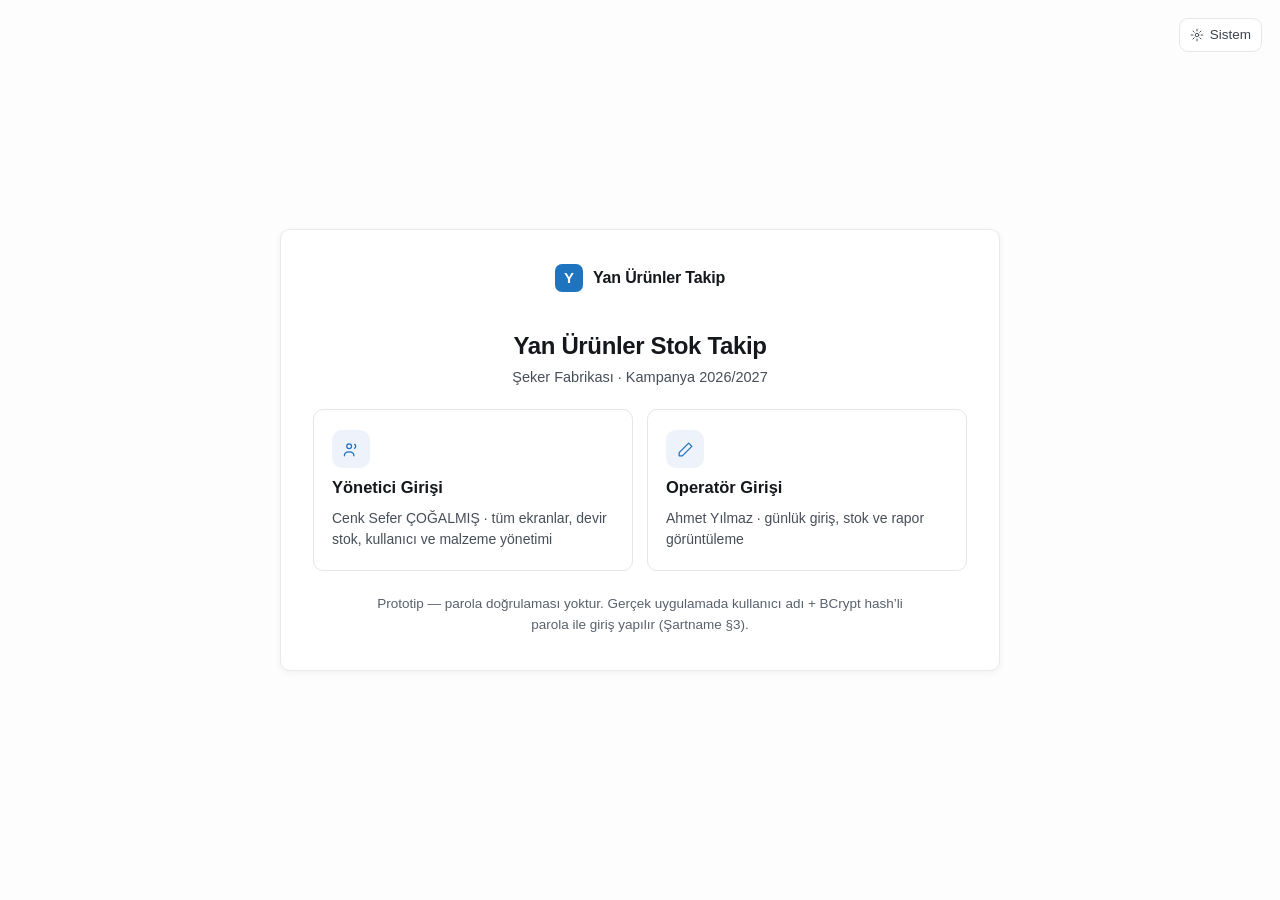
==== yan-urunler-stok-takip/index.html @ 6aebdb99 "Tema dugmesi: acikta gunes, koyuda hilal ikonu index.html ikon setine #ic-moon (hilal) eklendi; dugm" ====
<!DOCTYPE html>
<html lang="tr">
<head>
<meta charset="utf-8">
<meta name="viewport" content="width=device-width, initial-scale=1">
<meta name="color-scheme" content="light dark">
<title>Yan Ürünler Stok Takip</title>
<link rel="icon" type="image/png" href="ICON.png">
<link rel="apple-touch-icon" href="ICON.png">
<script>
/* Tema, CSS'ten önce uygulanır ki açılışta yanıp sönme olmasın. */
(function(){try{var t=localStorage.getItem('yu.tema');if(t==='acik'||t==='koyu'){document.documentElement.setAttribute('data-tema',t);}}catch(e){}})();
</script>
<link rel="stylesheet" href="css/tema.css">
</head>
<body>

<!--
  İkon seti — design-reference/accounting-dashboard/Muhasebe Dashboard.dc.html
  dosyasından BİREBİR alınmıştır. 20 ikon. Yenisi eklenmez (CLAUDE.md KURAL 1).
  İstisna: ic-building, kullanıcı onayıyla (2026-08-21) aynı çizgi dilinde
  özgün bir silo çizimiyle değiştirildi; referanstaki bina çizimi kullanılmıyor.
  Ek: ana sayfa özet kartları için, kullanıcı onayıyla (2026-08-21) aynı çizgi
  dilinde 12 özgün kart ikonu eklendi (ic-silos … ic-calendar-dots).
  Ek 2: menü için, kullanıcı onayıyla (2026-08-21) 4 özgün ikon eklendi
  (ic-list-plus, ic-cube, ic-log-clock, ic-checklist); üst şerit uyarı
  düğmesi için ic-alert eklendi.
-->
<svg width="0" height="0" style="position:absolute" aria-hidden="true"><defs><g id="s" fill="none" stroke="currentColor" stroke-width="1.6" stroke-linecap="round" stroke-linejoin="round"></g><symbol id="ic-home" viewBox="0 0 24 24" fill="none" stroke="currentColor" stroke-width="1.6" stroke-linecap="round" stroke-linejoin="round"><path d="M4 10.5 12 4l8 6.5V20H4z"></path></symbol><symbol id="ic-doc" viewBox="0 0 24 24" fill="none" stroke="currentColor" stroke-width="1.6" stroke-linecap="round" stroke-linejoin="round"><path d="M6 3h8l4 4v14H6z"></path><path d="M9 12h6M9 16h5"></path></symbol><symbol id="ic-wallet" viewBox="0 0 24 24" fill="none" stroke="currentColor" stroke-width="1.6" stroke-linecap="round" stroke-linejoin="round"><path d="M3 7h18v12H3z"></path><path d="M15 13h4"></path></symbol><symbol id="ic-users" viewBox="0 0 24 24" fill="none" stroke="currentColor" stroke-width="1.6" stroke-linecap="round" stroke-linejoin="round"><circle cx="9" cy="8" r="3"></circle><path d="M3 20c0-3.3 2.7-5 6-5s6 1.7 6 5"></path><path d="M16 5.5a3 3 0 0 1 0 5"></path></symbol><symbol id="ic-chart" viewBox="0 0 24 24" fill="none" stroke="currentColor" stroke-width="1.6" stroke-linecap="round" stroke-linejoin="round"><path d="M4 20V11M10 20V4M16 20v-7M2 20h20"></path></symbol><symbol id="ic-percent" viewBox="0 0 24 24" fill="none" stroke="currentColor" stroke-width="1.6" stroke-linecap="round" stroke-linejoin="round"><circle cx="7" cy="7" r="2.2"></circle><circle cx="17" cy="17" r="2.2"></circle><path d="M5 19 19 5"></path></symbol><symbol id="ic-trash" viewBox="0 0 24 24" fill="none" stroke="currentColor" stroke-width="1.6" stroke-linecap="round" stroke-linejoin="round"><path d="M4 7h16M9 7V4h6v3M6 7l1 14h10l1-14M10 11v6M14 11v6"></path></symbol><symbol id="ic-search" viewBox="0 0 24 24" fill="none" stroke="currentColor" stroke-width="1.6" stroke-linecap="round" stroke-linejoin="round"><circle cx="11" cy="11" r="6.5"></circle><path d="M16 16l5 5"></path></symbol><symbol id="ic-bell" viewBox="0 0 24 24" fill="none" stroke="currentColor" stroke-width="1.6" stroke-linecap="round" stroke-linejoin="round"><path d="M6 16V10a6 6 0 0 1 12 0v6l2 3H4z"></path><path d="M10 22h4"></path></symbol><symbol id="ic-plus" viewBox="0 0 24 24" fill="none" stroke="currentColor" stroke-width="1.6" stroke-linecap="round" stroke-linejoin="round"><path d="M12 5v14M5 12h14"></path></symbol><symbol id="ic-download" viewBox="0 0 24 24" fill="none" stroke="currentColor" stroke-width="1.6" stroke-linecap="round" stroke-linejoin="round"><path d="M12 4v11M7 11l5 5 5-5M4 20h16"></path></symbol><symbol id="ic-filter" viewBox="0 0 24 24" fill="none" stroke="currentColor" stroke-width="1.6" stroke-linecap="round" stroke-linejoin="round"><path d="M3 6h18M6 12h12M10 18h4"></path></symbol><symbol id="ic-pencil" viewBox="0 0 24 24" fill="none" stroke="currentColor" stroke-width="1.6" stroke-linecap="round" stroke-linejoin="round"><path d="M4 20h4L20 8l-4-4L4 16z"></path></symbol><symbol id="ic-up" viewBox="0 0 24 24" fill="none" stroke="currentColor" stroke-width="1.8" stroke-linecap="round" stroke-linejoin="round"><path d="M12 19V6M6 12l6-6 6 6"></path></symbol><symbol id="ic-down" viewBox="0 0 24 24" fill="none" stroke="currentColor" stroke-width="1.8" stroke-linecap="round" stroke-linejoin="round"><path d="M12 5v13M6 12l6 6 6-6"></path></symbol><symbol id="ic-gear" viewBox="0 0 24 24" fill="none" stroke="currentColor" stroke-width="1.6" stroke-linecap="round" stroke-linejoin="round"><circle cx="12" cy="12" r="3"></circle><path d="M12 2v3M12 19v3M2 12h3M19 12h3M5.2 5.2l2.1 2.1M16.7 16.7l2.1 2.1M18.8 5.2l-2.1 2.1M7.3 16.7l-2.1 2.1"></path></symbol><symbol id="ic-calendar" viewBox="0 0 24 24" fill="none" stroke="currentColor" stroke-width="1.6" stroke-linecap="round" stroke-linejoin="round"><rect x="3" y="5" width="18" height="16" rx="1.5"></rect><path d="M3 10h18M8 3v4M16 3v4"></path></symbol><symbol id="ic-building" viewBox="0 0 24 24" fill="none" stroke="currentColor" stroke-width="1.6" stroke-linecap="round" stroke-linejoin="round"><path d="M10 4.5V3h4v1.5M10 4.5 4 9h16l-6-4.5M5.5 9v12.5M18.5 9v12.5M5.5 13l6 6.5M18.5 13l-6 6.5M12 13v8.5"></path></symbol><symbol id="ic-dots" viewBox="0 0 24 24" fill="currentColor" stroke="none"><circle cx="12" cy="5" r="1.6"></circle><circle cx="12" cy="12" r="1.6"></circle><circle cx="12" cy="19" r="1.6"></circle></symbol><symbol id="ic-chevron" viewBox="0 0 24 24" fill="none" stroke="currentColor" stroke-width="1.7" stroke-linecap="round" stroke-linejoin="round"><path d="M9 6l6 6-6 6"></path></symbol><symbol id="ic-silos" viewBox="0 0 24 24" fill="none" stroke="currentColor" stroke-width="1.6" stroke-linecap="round" stroke-linejoin="round"><path d="M3.5 20V9a2.5 2.5 0 0 1 5 0v11M9.5 20V9a2.5 2.5 0 0 1 5 0v11M15.5 20V9a2.5 2.5 0 0 1 5 0v11M2.5 20h19"></path></symbol><symbol id="ic-sack" viewBox="0 0 24 24" fill="none" stroke="currentColor" stroke-width="1.6" stroke-linecap="round" stroke-linejoin="round"><path d="M9.5 6.5 9 4h6l-.5 2.5M8.5 6.5h7M9.5 6.5c-2.5 2.5-4 5.5-4 8.5 0 3.5 2.7 5.5 6.5 5.5s6.5-2 6.5-5.5c0-3-1.5-6-4-8.5"></path></symbol><symbol id="ic-beet" viewBox="0 0 24 24" fill="none" stroke="currentColor" stroke-width="1.6" stroke-linecap="round" stroke-linejoin="round"><path d="M12 22v-1.5M12 20.5c-3.2 0-5.5-2.1-5.5-5s2.3-5 5.5-5 5.5 2.1 5.5 5-2.3 5-5.5 5zM12 10.5V7.5M12 7.5c0-2-1.2-3-3-3.5M12 7.5c0-2 1.2-3 3-3.5"></path></symbol><symbol id="ic-swap" viewBox="0 0 24 24" fill="none" stroke="currentColor" stroke-width="1.6" stroke-linecap="round" stroke-linejoin="round"><path d="M4 9h13M14 5.5 17.5 9 14 12.5M20 15H7M10 11.5 6.5 15l3.5 3.5"></path></symbol><symbol id="ic-sack-flow" viewBox="0 0 24 24" fill="none" stroke="currentColor" stroke-width="1.6" stroke-linecap="round" stroke-linejoin="round"><path d="M6.5 8.5 6 6h5.5l-.5 2.5M5.5 8.5h6.5M6.5 8.5c-1.7 1.8-2.3 3.9-2.3 5.9 0 2.6 1.8 4.1 4.55 4.1s4.55-1.5 4.55-4.1c0-2-.6-4.1-2.3-5.9M19 6.5v11M16.5 9 19 6.5 21.5 9M16.5 15 19 17.5 21.5 15"></path></symbol><symbol id="ic-beet-flow" viewBox="0 0 24 24" fill="none" stroke="currentColor" stroke-width="1.6" stroke-linecap="round" stroke-linejoin="round"><path d="M9 21.5v-1.7M9 19.8c-2.6 0-4.5-1.7-4.5-4.1s1.9-4.1 4.5-4.1 4.5 1.7 4.5 4.1-1.9 4.1-4.5 4.1zM9 11.6V9M9 9c0-1.7-1-2.5-2.5-2.9M9 9c0-1.7 1-2.5 2.5-2.9M19 6.5v11M16.5 9 19 6.5 21.5 9M16.5 15 19 17.5 21.5 15"></path></symbol><symbol id="ic-bag" viewBox="0 0 24 24" fill="none" stroke="currentColor" stroke-width="1.6" stroke-linecap="round" stroke-linejoin="round"><path d="M5.5 8.5h13l-1 12h-11zM9 8.5V7a3 3 0 0 1 6 0v1.5"></path></symbol><symbol id="ic-bars-up" viewBox="0 0 24 24" fill="none" stroke="currentColor" stroke-width="1.6" stroke-linecap="round" stroke-linejoin="round"><path d="M4.5 19.5v-4M9.5 19.5v-7M14.5 19.5v-10M19.5 19.5V6.5M17.2 8.8 19.5 6.5 21.8 8.8M3 19.5h18.5"></path></symbol><symbol id="ic-basket" viewBox="0 0 24 24" fill="none" stroke="currentColor" stroke-width="1.6" stroke-linecap="round" stroke-linejoin="round"><path d="M3.5 5H6l2.3 10.5h9.9L20.5 9H7.2M10.8 19a1.5 1.5 0 1 0-3 0 1.5 1.5 0 0 0 3 0M18.3 19a1.5 1.5 0 1 0-3 0 1.5 1.5 0 0 0 3 0"></path></symbol><symbol id="ic-shelf" viewBox="0 0 24 24" fill="none" stroke="currentColor" stroke-width="1.6" stroke-linecap="round" stroke-linejoin="round"><path d="M4.5 4v16M19.5 4v16M4.5 20h15M4.5 12h15M7 12V8h4.5v4M7 20v-4h4v4M13.5 20v-4h4v4"></path></symbol><symbol id="ic-percent-ring" viewBox="0 0 24 24" fill="none" stroke="currentColor" stroke-width="1.6" stroke-linecap="round" stroke-linejoin="round"><path d="M21 12a9 9 0 1 1-18 0 9 9 0 0 1 18 0M8.5 15.5l7-7M10.3 9.4a.9.9 0 1 1-1.8 0 .9.9 0 0 1 1.8 0M15.5 14.6a.9.9 0 1 1-1.8 0 .9.9 0 0 1 1.8 0"></path></symbol><symbol id="ic-calendar-dots" viewBox="0 0 24 24" fill="none" stroke="currentColor" stroke-width="1.6" stroke-linecap="round" stroke-linejoin="round"><path d="M4 6h16v14H4zM4 10h16M8.5 4v3.5M15.5 4v3.5M8 13.5h.01M12 13.5h.01M16 13.5h.01M8 17h.01M12 17h.01"></path></symbol><symbol id="ic-list-plus" viewBox="0 0 24 24" fill="none" stroke="currentColor" stroke-width="1.6" stroke-linecap="round" stroke-linejoin="round"><path d="M4 6h10M4 11h10M4 16h6M16.5 13v6M13.5 16h6"></path></symbol><symbol id="ic-cube" viewBox="0 0 24 24" fill="none" stroke="currentColor" stroke-width="1.6" stroke-linecap="round" stroke-linejoin="round"><path d="M12 3 4.5 7v10L12 21l7.5-4V7zM4.5 7 12 11l7.5-4M12 11v10"></path></symbol><symbol id="ic-log-clock" viewBox="0 0 24 24" fill="none" stroke="currentColor" stroke-width="1.6" stroke-linecap="round" stroke-linejoin="round"><path d="M4 6h11M4 10.5h7M4 15h7M21 16.8a4.2 4.2 0 1 0-8.4 0 4.2 4.2 0 0 0 8.4 0M16.8 14.8v2.4l1.7 1"></path></symbol><symbol id="ic-checklist" viewBox="0 0 24 24" fill="none" stroke="currentColor" stroke-width="1.6" stroke-linecap="round" stroke-linejoin="round"><path d="M4 5 5.5 6.5 8 4M4 12l1.5 1.5L8 11M4 19l1.5 1.5L8 18M11 5.5h9M11 12.5h9M11 19.5h9"></path></symbol><symbol id="ic-alert" viewBox="0 0 24 24" fill="none" stroke="currentColor" stroke-width="1.6" stroke-linecap="round" stroke-linejoin="round"><path d="M12 4.5 2.8 20h18.4zM12 10.5v4M12 17.2h.01"></path></symbol><symbol id="ic-moon" viewBox="0 0 24 24" fill="none" stroke="currentColor" stroke-width="1.6" stroke-linecap="round" stroke-linejoin="round"><path d="M20 14.5A8 8 0 0 1 9.5 4a8 8 0 1 0 10.5 10.5z"></path></symbol></defs></svg>

<div id="yu-kok"></div>
<div class="yu-bildirimler" id="yu-bildirimler"></div>

<!-- Klasik script — type="module" file:// üzerinde CORS'a takılır (SOZLESME.md §0) -->
<script src="js/01-cekirdek.js"></script>
<script src="js/02-hesap.js"></script>
<script src="js/03-dogrulama.js"></script>
<script src="js/04-servis.js"></script>
<script src="js/05-tohum.js"></script>
<script src="js/10-kabuk.js"></script>
<script src="js/20-anasayfa.js"></script>
<script src="js/21-kuru-kuspe-giris.js"></script>
<script src="js/21b-kuru-kuspe-giris-v2.js"></script> <!-- karşılaştırma kopyası: eski düzen (kuru-kuspe-eski) -->
<script src="js/22-malzeme-girisi.js"></script>
<script src="js/23-stok-durumu.js"></script>
<script src="js/24-silo-durumu.js"></script>
<script src="js/25-gunluk-rapor.js"></script>
<script src="js/26-gecmis-girisler.js"></script>
<script src="js/27-devir-stok.js"></script>
<script src="js/28-malzeme-yonetimi.js"></script>
<script src="js/29-kullanici-yonetimi.js"></script>
<script src="js/30-degisiklik-gecmisi.js"></script>
<script src="js/31-analizler.js"></script>
<script src="js/32-analiz-dil.js"></script>      <!-- Türkçe dil araçları (YU.dil) -->
<script src="js/33-analiz-veri.js"></script>     <!-- analiz veri katmanı (YU.analiz) -->
<script src="js/34-analiz-soru.js"></script>     <!-- soru çözümleme + cevap (YU.soru) -->
<script src="js/40-kabul-testleri.js"></script>
<script src="js/41-soru-testleri.js"></script>
<script src="js/99-baslat.js"></script>
</body>
</html>
---- yan-urunler-stok-takip/css/tema.css ----
/* ==========================================================================
   Yan Ürünler Stok Takip — tasarım sistemi
   Kaynak: SOZLESME.md §9 (değişkenler, ölçüler, sınıf adları)
           design-reference/accounting-dashboard — artboard 2a (açık), 1b (koyu)
   Sayfa dosyaları inline stil yazmaz; tüm görsel karar buradadır.
   ========================================================================== */


/* ==========================================================================
   DEĞİŞKENLER
   Açık tema :root üzerinde TAM tanımlanır. Koyu tema yalnızca aynı adları
   yeniden değerler — hiçbir renk sadece media/attribute bloğunda doğmaz.
   ========================================================================== */

:root {
  --zemin:          #fdfdfe;
  --yan-zemin:      #fbfbfc;
  --ust-zemin:      #ffffff;
  --yuzey:          #ffffff;
  --yuzey-2:        #fafbfc;
  --yuzey-3:        #f4f5f7;
  --yuzey-4:        #f1f3f6;

  --kenar:          #e8eaee;
  --kenar-2:        #e3e6eb;
  --kenar-3:        #dfe3ea;
  --ayrac:          #eef0f3;
  --ayrac-2:        #f3f4f7;

  /* İkincil tonlar bilinçli koyu: soluk gri altbaşlıklar ekranda kayboluyordu
     (kullanıcı isteği, 21.08.2026). Hiyerarşi korunur, kontrast sertleştirilir. */
  --metin:          #14171c;
  --metin-2:        #333944;
  --metin-3:        #3d434e;
  --metin-4:        #474e59;
  --metin-5:        #59616d;

  --vurgu:          oklch(0.55 0.14 250);
  --vurgu-koyu:     oklch(0.48 0.14 250);
  --vurgu-zemin:    #eef2fb;
  --vurgu-uzeri:    #ffffff;

  --olumlu:         #0f7b4f;
  --olumlu-zemin:   #e7f4ed;
  --olumsuz:        #d94a4a;
  --olumsuz-zemin:  #fdecec;
  --bekleyen:       #8a5a00;
  --bekleyen-zemin: #fdf3e0;
  --notr-zemin:     #eef0f3;

  --golge:          0 1px 3px rgba(20,24,32,.06);
  --golge-2:        0 2px 8px rgba(20,24,32,.05);

  --r-s: 6px;
  --r:   8px;
  --r-l: 10px;

  --font: 'Helvetica Neue', Helvetica, Arial, sans-serif;
  --mono: ui-monospace, SFMono-Regular, Menlo, monospace;
  /* Rakamlar: gövde yazısıyla aynı aileden, yarı kalın ve tabular.
     --mono yalnızca kod/kural kodu gibi teknik metinlerde kalır. */
  --sayi: 'Inter', 'Segoe UI', -apple-system, 'Helvetica Neue', Helvetica, Arial, sans-serif;

  /* Perde ve grafik tonları — §9 listesinde ad geçmez ama değerleri
     tasarım referansından okunmuştur; inline SVG grafikler bunları kullanır. */
  --perde:          rgba(16,20,26,.42);
  --grafik-1:       oklch(0.55 0.14 250);
  --grafik-2:       oklch(0.65 0.11 250);
  --grafik-3:       oklch(0.76 0.07 250);
  --grafik-4:       #d9dee7;

  /* Kategorik grafik renkleri (halka/pasta dilimleri). Tek mavi tonlaması
     dilimleri ayırt edilemez kılıyordu; bu altı ton renk körlüğü ve kontrast
     denetiminden geçirildi (dataviz validate_palette — tüm kontroller geçti). */
  --kat-1: #1266A6;
  --kat-2: #C07C00;
  --kat-3: #0A8763;
  --kat-4: #A94E00;
  --kat-5: #4E93C4;
  --kat-6: #A85D8B;
  --grafik-ikincil: #c9d3e4;
  --grafik-alan:    #eef2fb;
  --grafik-izgara:  #f0f2f5;

  /* Silo pictogramı (YU.ui.siloSekli). Koyu temada gövde BEYAZ olur
     (kullanıcı isteği, 21.08.2026); dolum rengi temanın vurgu/eşik
     renklerinden gelmeye devam eder. Yazı gövdenin üstünde durduğu için
     rengi sayfa temasına değil gövdeye bağlıdır — iki temada da koyu. */
  --silo-govde:     var(--yuzey-3);
  --silo-kapak:     var(--yuzey-2);
  --silo-cizgi:     var(--kenar-3);
  --silo-yazi:      var(--metin);

  /* Yapışkan tablo başlığının zemini OPAK olmalı: yuzey-2 koyu temada yarı
     saydamdır ve kayan satırlar başlığın altından görünür. */
  --tablo-bas-zemin: #d2dfee;   /* mavi panel üstünde bir ton koyu şerit (23.08.2026) */
  /* Gri zemin + beyaz panel düzeni (.yu-zemin-gri) */
  --gri-zemin:      #e8ebf0;   /* #eef0f4 -> bir tık koyu (kullanıcı isteği, 23.08.2026) */
  --gri-panel:      #ffffff;
  --gri-kenar:      #d2d8e1;
  --gri-tablo-bas:  #f3f5f8;

  /* Tarayıcıya sayfanın temayı kendisinin yönettiğini bildirir: tarayıcının
     otomatik koyulaştırması devreye girmez, kaydırma çubuğu ve yerleşik tarih
     seçici de temaya uyar. */
  color-scheme: light;
}

/* Sistem tercihi koyu — kullanıcı açıkça "açık" demediyse geçerli. */
@media (prefers-color-scheme: dark) {
  html:not([data-tema="acik"]) {
    color-scheme: dark;
    --zemin:          #0e1627;
    --yan-zemin:      #0a1120;
    --ust-zemin:      #101a2e;
    --yuzey:          #16223a;
    --yuzey-2:        rgba(255,255,255,.04);
    --yuzey-3:        rgba(255,255,255,.06);
    --yuzey-4:        rgba(255,255,255,.08);

    --kenar:          rgba(148,170,210,.14);
    --kenar-2:        rgba(148,170,210,.18);
    --kenar-3:        rgba(148,170,210,.24);
    --ayrac:          rgba(148,170,210,.10);
    --ayrac-2:        rgba(148,170,210,.08);

    --metin:          #ecf0f3;
    --metin-2:        #ced4dd;
    --metin-3:        #c0c7d0;
    --metin-4:        #adb6c0;
    --metin-5:        #99a3ae;

    --vurgu:          oklch(0.66 0.13 250);
    --vurgu-koyu:     oklch(0.74 0.12 250);
    --vurgu-zemin:    rgba(90,140,230,.16);
    --vurgu-uzeri:    #0a1120;

    --olumlu:         #6ee7a0;
    --olumlu-zemin:   rgba(110,231,160,.12);
    --olumsuz:        #f87171;
    --olumsuz-zemin:  rgba(248,113,113,.12);
    --bekleyen:       #e9b872;
    --bekleyen-zemin: rgba(233,184,114,.12);
    --notr-zemin:     rgba(255,255,255,.07);

    /* Koyu temada derinlik gölgeyle değil katman tonuyla kurulur. */
    --golge:          none;
    --golge-2:        none;

    --perde:          rgba(0,0,0,.62);
    --grafik-1:       oklch(0.66 0.13 250);
    --grafik-2:       oklch(0.75 0.10 250);
    --grafik-3:       oklch(0.84 0.07 250);
    --grafik-4:       #2a3650;
    --kat-1: #3E8FD4;
    --kat-2: #BC8620;
    --kat-3: #22A87E;
    --kat-4: #D2703A;
    --kat-5: #4C93CE;
    --kat-6: #C077A3;
    --grafik-ikincil: #3b4a66;
    --grafik-alan:    rgba(90,140,230,.12);
    --grafik-izgara:  rgba(255,255,255,.07);

    --silo-govde:     #ffffff;
    --silo-kapak:     #eef1f5;
    --silo-cizgi:     #c7cdd6;
    --silo-yazi:      #171a1f;

    --tablo-bas-zemin: #1d2a44;   /* mavi panel üstünde bir ton koyu şerit (23.08.2026) */
    --gri-zemin:      #0e1627;
    --gri-panel:      #16223a;
    --gri-kenar:      rgba(148,170,210,.20);
    --gri-tablo-bas:  #1d2a44;
  }
}

/* Kullanıcı seçimi her iki yönde de kazanır. */
html[data-tema="acik"] { color-scheme: light; }

html[data-tema="koyu"] {
  color-scheme: dark;
  --zemin:          #0e1627;
  --yan-zemin:      #0a1120;
  --ust-zemin:      #101a2e;
  --yuzey:          #16223a;
  --yuzey-2:        rgba(255,255,255,.04);
  --yuzey-3:        rgba(255,255,255,.06);
  --yuzey-4:        rgba(255,255,255,.08);

  --kenar:          rgba(148,170,210,.14);
  --kenar-2:        rgba(148,170,210,.18);
  --kenar-3:        rgba(148,170,210,.24);
  --ayrac:          rgba(148,170,210,.10);
  --ayrac-2:        rgba(148,170,210,.08);

  --metin:          #ecf0f3;
  --metin-2:        #ced4dd;
  --metin-3:        #c0c7d0;
  --metin-4:        #adb6c0;
  --metin-5:        #99a3ae;

  --vurgu:          oklch(0.66 0.13 250);
  --vurgu-koyu:     oklch(0.74 0.12 250);
  --vurgu-zemin:    rgba(90,140,230,.16);
  --vurgu-uzeri:    #0a1120;

  --olumlu:         #6ee7a0;
  --olumlu-zemin:   rgba(110,231,160,.12);
  --olumsuz:        #f87171;
  --olumsuz-zemin:  rgba(248,113,113,.12);
  --bekleyen:       #e9b872;
  --bekleyen-zemin: rgba(233,184,114,.12);
  --notr-zemin:     rgba(255,255,255,.07);

  --golge:          none;
  --golge-2:        none;

  --perde:          rgba(0,0,0,.62);
  --grafik-1:       oklch(0.66 0.13 250);
  --grafik-2:       oklch(0.72 0.12 250);
  --grafik-3:       oklch(0.82 0.08 250);
  --grafik-4:       #2a3650;
  --kat-1: #3E8FD4;
  --kat-2: #BC8620;
  --kat-3: #22A87E;
  --kat-4: #D2703A;
  --kat-5: #4C93CE;
  --kat-6: #C077A3;
  --grafik-ikincil: #3b4a66;
  --grafik-alan:    rgba(90,140,230,.12);
  --grafik-izgara:  rgba(255,255,255,.07);

  --silo-govde:     #ffffff;
  --silo-kapak:     #eef1f5;
  --silo-cizgi:     #c7cdd6;
  --silo-yazi:      #171a1f;

  --tablo-bas-zemin: #1d2a44;   /* mavi panel üstünde bir ton koyu şerit (23.08.2026) */
  --gri-zemin:      #0e1627;
  --gri-panel:      #16223a;
  --gri-kenar:      rgba(148,170,210,.20);
  --gri-tablo-bas:  #1d2a44;
}


/* ==========================================================================
   KABUK — reset, gövde, genel ızgara
   ========================================================================== */

*, *::before, *::after { box-sizing: border-box; }

html { -webkit-text-size-adjust: 100%; }

body, h1, h2, h3, h4, p, figure, ul, ol, dl, dd {
  margin: 0;
}

ul, ol { padding: 0; list-style: none; }

body {
  background: var(--zemin);
  color: var(--metin);
  font: 400 15px/1.45 var(--font);
  -webkit-font-smoothing: antialiased;
  min-height: 100vh;
}

button, input, select, textarea {
  font: inherit;
  color: inherit;
  background: none;
  border: 0;
  margin: 0;
}

button { cursor: pointer; }

/* Onay kutusu / radyo kendi yerel görünümünde kalır, yalnızca vurgusu temadan gelir. */
input[type="checkbox"], input[type="radio"] { accent-color: var(--vurgu); cursor: pointer; }

a { color: var(--vurgu); text-decoration: none; }
a:hover { text-decoration: underline; }

code, kbd, samp { font-family: var(--mono); font-size: .92em; }

svg { flex: none; vertical-align: middle; max-width: 100%; }

/* Odak halkası her etkileşimli öğede görünür. */
:focus-visible {
  outline: 2px solid var(--vurgu);
  outline-offset: 2px;
}

/* Uygulama iskeleti — ızgara 236px + 1fr (artboard 2a). */
.yu-kabuk {
  display: grid;
  /* Kenar çubuğu genişliği tek yerde: ızgara sütunu da, kenardaki daralt
     düğmesinin konumu da bu değerden okunur. */
  --yan-genislik: 236px;
  grid-template-columns: var(--yan-genislik) 1fr;
  min-height: 100vh;
}


/* ==========================================================================
   KENAR ÇUBUĞU
   ========================================================================== */

.yu-yan {
  /* Logo tam kenara oturabilsin diye dolgu değişkende tutulur; marka bloğu
     aynı değişkeni negatif kenar boşluğu olarak kullanır. Kırılımlarda yalnız
     bu iki değer değişir, hizalama kendiliğinden doğru kalır. */
  --yan-dolgu-y: 22px;
  --yan-dolgu-x: 16px;
  background: var(--yan-zemin);
  border-right: 1px solid var(--kenar);
  padding: var(--yan-dolgu-y) var(--yan-dolgu-x);
  display: flex;
  flex-direction: column;
  gap: 12px;   /* marka / kampanya / menü arası — sıkılaştırıldı (kullanıcı isteği, 21.08.2026) */
  position: sticky;
  top: 0;
  align-self: start;
  height: 100vh;
  overflow-y: auto;
}

.yu-marka {
  display: flex;
  align-items: center;
  gap: 10px;
  padding: 0 8px;
  flex: none;
}

.yu-marka-kare {
  width: 28px;
  height: 28px;
  border-radius: 7px;
  background: var(--vurgu);
  color: var(--vurgu-uzeri);
  display: flex;
  align-items: center;
  justify-content: center;
  font: 600 15px/1 var(--font);
  flex: none;
}

.yu-marka-ad {
  font: 600 16px/1.1 var(--font);
  letter-spacing: -.01em;
  color: var(--metin);
  white-space: nowrap;
}

/* Kenar çubuğu logo varyantı: dikey kurum logosu üstte, ad altında.
   Görselin kendi zemini siyah olduğu için plaka gibi oturuyor; kenarlık
   ve yarıçap onu kart diline bağlar. */
.yu-marka.logolu {
  flex-direction: column;
  align-items: stretch;
  gap: 0;
  /* Kenar çubuğunun 22px 16px dolgusunu iptal eder: logo panelin tam
     genişliğine oturur, kenarlarda boşluk kalmaz. Genişlik yüzdeyle
     verildiği için kenar çubuğu daraldığında logo da kendiliğinden daralır. */
  margin: calc(-1 * var(--yan-dolgu-y)) calc(-1 * var(--yan-dolgu-x)) 0;
  padding: 0;
}

.yu-marka-logo {
  width: 100%;
  height: auto;
  display: block;
  border: 0;
  /* Alt kenar çizgisi kaldırıldı — logonun altında beyaz/açık bir şerit
     gibi görünüyordu (kullanıcı isteği, 21.08.2026). */
  border-radius: 0;
  /* Görsel şeffaf PNG (piksellerin %70'i tam şeffaf, dört köşede alfa 0).
     Zemin verilmez; logo kenar çubuğunun kendi zeminine oturur ve temayla
     birlikte açık/koyu arka planda doğru görünür. */
  background: transparent;
  flex: none;
  user-select: none;
}

/* Logonun iki sürümü var: "DOĞUŞ AFYON" yazısı açık temada koyu, koyu temada
   beyaz. Görünürlük üç tema durumunun hepsinde ayrı ayrı karşılanır. */
.yu-marka-logo.koyu { display: none; }

@media (prefers-color-scheme: dark) {
  html:not([data-tema="acik"]) .yu-marka-logo.acik { display: none; }
  html:not([data-tema="acik"]) .yu-marka-logo.koyu { display: block; }
}

html[data-tema="acik"] .yu-marka-logo.acik { display: block; }
html[data-tema="acik"] .yu-marka-logo.koyu { display: none; }

html[data-tema="koyu"] .yu-marka-logo.acik { display: none; }
html[data-tema="koyu"] .yu-marka-logo.koyu { display: block; }

.yu-marka.logolu .yu-marka-ad {
  padding: 7px var(--yan-dolgu-x) 0;
}

/* Kuru küspe giriş — silo dağıtım kartları.
   Silo başına dikey blok: gün başı, giren/çıkan alanları, gün sonu ve doluluk
   tek kartta durur. Yatay tabloda bunlar satır boyunca dağılıyordu. */
.yu-silo-kart {
  display: flex;
  flex-direction: column;
  gap: 11px;
  padding: 16px 18px;
  min-width: 0;
}

/* Üç silo aynı panelin içinde; kutu değil, aralarında tek çizgi. */
.yu-silo-kart + .yu-silo-kart { border-left: 1px solid var(--kenar); }

.yu-silo-kart-bas {
  display: flex;
  align-items: baseline;
  justify-content: space-between;
  gap: 8px;
}

.yu-silo-kart-ad {
  font: 600 15.5px/1.1 var(--font);
  letter-spacing: -.01em;
  /* Çizgi yalnız adın altında: flex öğesi olduğu için genişliği metin kadar. */
  padding-bottom: 6px;
  border-bottom: 1px solid var(--kenar-3);
}

.yu-silo-giris { display: flex; flex-direction: column; gap: 9px; }

.yu-silo-satir {
  display: flex;
  align-items: center;
  justify-content: space-between;
  gap: 10px;
  min-width: 0;
}

.yu-silo-alan { align-items: center; }

.yu-silo-etiket { font: 500 14px/1.3 var(--font); color: var(--metin-3); }

.yu-silo-deger {
  font: 600 14.5px/1 var(--sayi);
  letter-spacing: -.01em;
  font-variant-numeric: tabular-nums;
}

.yu-silo-sonu {
  font: 600 20px/1 var(--sayi);
  letter-spacing: -.02em;
  font-variant-numeric: tabular-nums;
}

/* Tarih kutusu içeriğine göre sınırlanıyor: geniş bir kolonda uzayınca metinle
   simge arasında kocaman bir boşluk kalıyordu. */
input[type="date"] { max-width: 148px; }

/* Tarih kutusundaki yerleşik takvim simgesi tarayıcı varsayılanında çok küçük
   kalıyor; büyütülüp tıklama alanı genişletiliyor. */
input[type="date"]::-webkit-calendar-picker-indicator {
  width: 18px;
  height: 18px;
  padding: 2px;
  margin-left: 2px;
  cursor: pointer;
  opacity: .55;
}

input[type="date"]::-webkit-calendar-picker-indicator:hover { opacity: 1; }

/* Koyu temada siyah simge zemine karışıyor. */
@media (prefers-color-scheme: dark) {
  html:not([data-tema="acik"]) input[type="date"]::-webkit-calendar-picker-indicator {
    filter: invert(1);
  }
}

html[data-tema="koyu"] input[type="date"]::-webkit-calendar-picker-indicator { filter: invert(1); }
html[data-tema="acik"] input[type="date"]::-webkit-calendar-picker-indicator { filter: none; }

/* Kampanya / şirket seçici kutusu */
.yu-secici {
  display: flex;
  align-items: center;
  gap: 8px;
  padding: 9px 10px;
  border: 1px solid var(--kenar-2);
  border-radius: var(--r);
  background: var(--yuzey);
  color: var(--metin-4);
  font: 400 14.5px/1 var(--font);
  cursor: pointer;
  flex: none;
  transition: border-color .12s, background-color .12s;
}
.yu-secici > div { color: var(--metin-2); flex: 1; min-width: 0; overflow: hidden; text-overflow: ellipsis; white-space: nowrap; }

/* Ok kendi ölçüsünde kalır: flex:1 verilirse kutuyu doldurur, 90° dönünce
   görsel kutusu satırın dışına taşar ve kutunun üstünde tek başına görünür. */
.yu-secici-ok {
  flex: none;
  display: flex;
  align-items: center;
  color: var(--metin-4);
  transform: rotate(90deg);
}
.yu-secici:hover { border-color: var(--kenar-3); }

.yu-menu {
  display: flex;
  flex-direction: column;
  gap: 0;
  min-height: 0;
  overflow-y: auto;
}

.yu-menu-grup {
  display: flex;
  flex-direction: column;
  gap: 0;
}

.yu-menu-grup-bas {
  /* Sertlik YAZIDA, çizgide değil (kullanıcı isteği, 21.08.2026): başlık
     kalın ve koyu; ray boyunca çizgi ince ve yumuşak tonda. */
  font: 700 12.5px/1 var(--font);
  letter-spacing: .06em;
  text-transform: uppercase;
  color: var(--metin);
  padding: 12px 10px 8px;
  border-bottom: 1px solid var(--kenar-3);
  margin-bottom: 2px;
}

.yu-menu-oge {
  display: flex;
  align-items: center;
  gap: 11px;
  width: 100%;
  padding: 9px 10px;
  /* Kullanıcı eskizi (21.08.2026): grup başlığının altı ray boyunca tam
     çizgi, öğelerin altı ise yalnız KELİME GENİŞLİĞİNDE çizgi. Bu yüzden
     öğedeki tam genişlik defter çizgisi kaldırıldı; çizgiyi ad taşır. */
  border-radius: 0;
  font: 600 15px/1 var(--font);
  color: var(--metin);
  text-align: left;
  cursor: pointer;
  transition: background-color .12s, color .12s;
}
/* Öğe adının altı kelime kadar, İNCE ve yumuşak çizgili; sertlik yazının
   kendisinde. Daraltılmış rayda yazıyla birlikte gizlenir. */
.yu-menu-oge > span {
  border-bottom: 1px solid var(--kenar-3);
  padding-bottom: 2px;
}
.yu-menu-oge svg { opacity: .85; }
.yu-menu-oge:hover { background: var(--yuzey-4); color: var(--metin); }
.yu-menu-oge.aktif {
  background: var(--vurgu-zemin);
  color: var(--vurgu);
  font-weight: 700;   /* taban 600; aktif bir kademe daha kalın */
}
.yu-menu-oge.aktif svg { opacity: 1; }

/* Kenar çubuğu dip kartı (kampanya notu, silo varsayımı vb.) */
/* Daraltma tutamağı kenar çubuğunun dış kenarından içerik alanına doğru
   çıkar. Konumu kenar çubuğu genişliğinden okunur, kırılımlarda ve
   daraltmada kendiliğinden doğru yere gider. */
.yu-yan-daralt-satir {
  position: fixed;
  /* Üst şerit 64px; tutamak o bandın tam ortasına hizalanır ki kenarda
     rastgele bir yerde durmasın. */
  top: 10px;
  left: var(--yan-genislik);
  z-index: 20;
  display: flex;
  flex: none;
}

/* Kenardan dışarı taşan tutamak: sol kenarı kenar çubuğunun çizgisine
   yapışır (kendi sol kenarlığı yok, çizgi kesintisiz sürer), sağ tarafı
   yuvarlanır. Üzerine gelince bir tık genişler — tıklanabilirliği duyurur. */
.yu-yan-daralt {
  width: 16px;
  height: 44px;
  display: flex;
  align-items: center;
  justify-content: center;
  padding: 0;
  border: 1px solid var(--kenar);
  border-left: 0;
  border-radius: 0 10px 10px 0;
  background: var(--yuzey);
  color: var(--metin-4);
  box-shadow: var(--golge);
  cursor: pointer;
  transition: width .14s ease, background-color .14s, border-color .14s, color .14s;
}
.yu-yan-daralt svg { width: 12px; height: 12px; transform: rotate(180deg); }
.yu-yan-daralt:hover {
  width: 20px;
  background: var(--yuzey-3);
  border-color: var(--kenar-3);
  color: var(--metin-2);
}
.yu-yan-daralt:focus-visible {
  outline: 2px solid var(--vurgu);
  outline-offset: 2px;
  color: var(--metin-2);
}

.yu-kabuk.daralt .yu-yan-daralt svg { transform: none; }


/* ==========================================================================
   ÜST ŞERİT
   ========================================================================== */

.yu-ana {
  display: flex;
  flex-direction: column;
  min-width: 0;
}

.yu-ust {
  display: flex;
  align-items: center;
  gap: 16px;
  height: 64px;
  flex: none;
  padding: 0 28px;
  border-bottom: 1px solid var(--kenar);
  background: var(--ust-zemin);
  position: sticky;
  top: 0;
  z-index: 20;
}

/* Arama kutusu — kendisi input olabilir, input sarmalayan kutu da olabilir. */
.yu-ara {
  display: flex;
  align-items: center;
  gap: 9px;
  flex: 1;
  min-width: 0;
  max-width: 363px;
  /* Sol ve sağdaki boşluk eşit paylaşılır: kutu, kenar çubuğu ile sağdaki
     denetim grubu arasındaki boşluğun tam ortasında durur. */
  margin: 0 auto;
  padding: 8px 11px;
  background: var(--yuzey-3);
  border-radius: var(--r);
  color: var(--metin-5);
  font: 400 14.5px/1 var(--font);
}
.yu-ara input {
  flex: 1;
  min-width: 0;
  background: none;
  color: var(--metin);
  font: 400 14.5px/1 var(--font);
}
.yu-ara input::placeholder { color: var(--metin-5); }

/* Üst şerit çipi — dönem / filtre göstergesi */
.yu-cip {
  display: inline-flex;
  align-items: center;
  gap: 6px;
  padding: 7px 11px;
  border: 1px solid var(--kenar-2);
  border-radius: var(--r);
  color: var(--metin-3);
  font: 400 14.5px/1 var(--font);
  cursor: pointer;
  white-space: nowrap;
  transition: background-color .12s, border-color .12s;
}
.yu-cip:hover { background: var(--yuzey-3); }

/* Açılır çip — tıklanınca altında kutu açan filtre düğmesi.
   Tasarım referansındaki "Durum: Tümü" / dönem seçici çipinin dili:
   ikon + etiket + ok, kenarlıklı, üzerine gelince zemin belirir. */
.yu-cip.acilir { padding-right: 8px; }
.yu-cip.acik {
  background: var(--vurgu-zemin);
  border-color: transparent;
  color: var(--vurgu);
}
/* #ic-chevron sağa bakar (M9 6l6 6-6 6); açılır kutu ALTTA açıldığı için
   90° döndürülüp aşağı çevrilir — kenar çubuğu seçicisiyle (.yu-secici-ok)
   aynı davranış (kullanıcı düzeltmesi, 23.08.2026). */
.yu-cip-ok {
  display: flex;
  color: var(--metin-5);
  flex: none;
  transform: rotate(90deg);
  transition: transform .15s;
}
.yu-cip.acik .yu-cip-ok { transform: rotate(-90deg); color: var(--vurgu); }
.yu-cip-etiket { color: var(--metin-5); }
.yu-cip-deger { color: var(--metin-2); font-weight: 500; }

/* Araç şeridi — ekranın filtre satırı. Paneller gibi kutulanmaz; ince bir
   alt çizgiyle içerikten ayrılır ki üç bant üst üste yığılmasın. */
.yu-arac {
  display: flex;
  align-items: center;
  flex-wrap: wrap;
  gap: 8px;
}
.yu-arac-sag { margin-left: auto; }
.yu-arac-ayrac {
  width: 1px;
  height: 20px;
  background: var(--kenar-2);
  flex: none;
}

/* Segment düğmesi — iki üç seçenekli tercihler için. Açılır liste açmaya
   değmeyecek kadar az seçenek varsa hepsi görünür durur.
   Seçili öge vurgu zeminiyle işaretlenir: koyu temada gölge kullanılamaz
   (CLAUDE.md KURAL 1), zemin tonu iki temada da çalışır. */
.yu-secim-grubu {
  display: inline-flex;
  padding: 2px;
  gap: 2px;
  background: var(--yuzey-3);
  border: 1px solid var(--kenar-2);
  border-radius: var(--r);
  flex: none;
}
.yu-secim-oge {
  padding: 5px 11px;
  border: 0;
  background: transparent;
  border-radius: 5px;
  font: 400 14.5px/1 var(--font);
  color: var(--metin-4);
  cursor: pointer;
  white-space: nowrap;
  transition: background-color .12s, color .12s;
}
.yu-secim-oge:hover { color: var(--metin-2); }
.yu-secim-oge.aktif {
  background: var(--vurgu-zemin);
  color: var(--vurgu);
  font-weight: 500;
}


/* Ünlem (Uyarılar) ve zil (Son Hareketler) düğmeleri bu sınıfı paylaşır.
   Üzerine gelince zemin belirir ki tıklanabilir oldukları duyurulsun
   (kullanıcı isteği, 21.08.2026). Sayaç rozetleri JS'te kurulur. */
.yu-zil {
  position: relative;
  color: var(--metin-3);
  cursor: pointer;
  display: flex;
  align-items: center;
  padding: 7px;
  border-radius: 9px;
  transition: background-color .12s, color .12s;
}
.yu-zil:hover { background: var(--yuzey-3); color: var(--metin); }

.yu-kullanici {
  display: flex;
  align-items: center;
  gap: 9px;
  padding-left: 14px;
  border-left: 1px solid var(--kenar);
  cursor: pointer;
}

.yu-avatar {
  width: 30px;
  height: 30px;
  border-radius: 15px;
  background: var(--kenar-3);
  color: var(--metin-3);
  display: flex;
  align-items: center;
  justify-content: center;
  font: 500 13.5px/1 var(--font);
  flex: none;
}

.yu-kullanici-ad  { font: 500 14.5px/1.2 var(--font); color: var(--metin); }
.yu-kullanici-rol { font: 400 13px/1.2 var(--font); color: var(--metin-5); }

.yu-tema-dugme {
  display: inline-flex;
  align-items: center;
  justify-content: center;
  gap: 6px;
  min-width: 34px;
  height: 34px;
  padding: 0 10px;
  border: 1px solid var(--kenar-2);
  border-radius: 9px;
  background: var(--yuzey);
  color: var(--metin-3);
  font: 400 13.5px/1 var(--font);
  cursor: pointer;
  transition: background-color .12s, border-color .12s;
}
.yu-tema-dugme:hover { background: var(--yuzey-3); color: var(--metin); }


/* ==========================================================================
   SAYFA — içerik alanı ve başlık bloğu
   ========================================================================== */

.yu-icerik {
  /* Yoğunluk sıkılaştırıldı (kullanıcı isteği, 21.08.2026): paneller arası
     boşluk 20 -> 12, kenar dolgusu 26/28 -> 20/24. */
  padding: 20px 24px;
  display: flex;
  flex-direction: column;
  gap: 12px;
  flex: 1;
  min-width: 0;
}

.yu-sayfa-bas {
  display: flex;
  align-items: flex-end;
  gap: 16px;
  flex-wrap: wrap;
}
.yu-sayfa-bas > div { min-width: 0; }

.yu-sayfa-baslik {
  font: 600 22px/1.2 var(--font);
  letter-spacing: -.015em;
  color: var(--metin);
}

.yu-sayfa-alt {
  font: 500 14.5px/1.4 var(--font);
  color: var(--metin-3);
  margin-top: 4px;
}
.yu-sayfa-alt:empty { display: none; }

.yu-eylemler {
  display: flex;
  align-items: center;
  gap: 8px;
  margin-left: auto;
  flex-wrap: wrap;
}


/* ==========================================================================
   DÜĞME
   ========================================================================== */

.yu-dugme {
  display: inline-flex;
  align-items: center;
  justify-content: center;
  gap: 7px;
  padding: 9px 13px;
  border: 1px solid transparent;
  border-radius: var(--r);
  font: 500 14.5px/1 var(--font);
  color: var(--metin-2);
  white-space: nowrap;
  cursor: pointer;
  transition: background-color .12s, border-color .12s, color .12s;
}

.yu-dugme.birincil {
  background: var(--vurgu);
  color: var(--vurgu-uzeri);
}
.yu-dugme.birincil:hover { background: var(--vurgu-koyu); }

.yu-dugme.ikincil {
  background: var(--yuzey);
  border-color: var(--kenar-3);
  color: var(--metin-2);
}
.yu-dugme.ikincil:hover { background: var(--yuzey-3); }

.yu-dugme.tehlike {
  background: var(--olumsuz-zemin);
  color: var(--olumsuz);
}
.yu-dugme.tehlike:hover {
  background: var(--olumsuz);
  color: var(--vurgu-uzeri);
}

.yu-dugme.sade {
  background: none;
  color: var(--metin-3);
}
.yu-dugme.sade:hover { background: var(--yuzey-3); color: var(--metin); }

.yu-dugme.kucuk {
  padding: 6px 10px;
  border-radius: var(--r-s);
  font: 400 13.5px/1 var(--font);
  gap: 6px;
}

.yu-dugme:disabled,
.yu-dugme[aria-disabled="true"] {
  opacity: .45;
  cursor: not-allowed;
}


/* ==========================================================================
   KART — ızgara ve KPI
   ========================================================================== */

.yu-izgara { display: grid; gap: 10px; }
.yu-izgara > * { min-width: 0; }

.yu-iz-2 { grid-template-columns: repeat(2, 1fr); }
.yu-iz-3 { grid-template-columns: repeat(3, 1fr); }
.yu-iz-4 { grid-template-columns: repeat(4, 1fr); }
.yu-iz-yan      { grid-template-columns: 1.55fr 1fr; }
.yu-iz-yan-ters { grid-template-columns: 1fr 1.55fr; }

/* Tüm gözler aynı boyda: satır sayısı ne olursa olsun her kart aynı yüksekliği
   alır, eksik kalan gözler komşularını genişletmez. */
.yu-izgara.yu-esit { grid-auto-rows: 1fr; }
.yu-izgara.yu-esit > * { height: 100%; }

.yu-kpi {
  padding: 13px 15px;
  border: 1px solid color-mix(in srgb, var(--vurgu) 45%, var(--kenar));   /* panelle aynı mavi (23.08.2026) */
  border-radius: var(--r-l);
  background: color-mix(in srgb, var(--vurgu) 15%, var(--yuzey));
  display: flex;
  flex-direction: column;
  gap: 11px;
  min-width: 0;
  transition: border-color .12s, box-shadow .12s;
}
.yu-kpi:hover {
  border-color: color-mix(in srgb, var(--vurgu) 60%, var(--kenar));
  box-shadow: var(--golge-2);   /* koyu temada --golge-2 = none */
}

.yu-kpi-bas { display: flex; align-items: center; gap: 9px; }

.yu-kpi-ikon {
  width: 26px;
  height: 26px;
  border-radius: 7px;
  background: var(--vurgu-zemin);
  color: var(--vurgu);
  display: flex;
  align-items: center;
  justify-content: center;
  flex: none;
}

/* Renk türleri (YU.ui.kpi renk parametresi) — §9'daki anlam adları. */
.yu-kpi.olumlu   .yu-kpi-ikon { background: var(--olumlu-zemin);   color: var(--olumlu); }
.yu-kpi.olumsuz  .yu-kpi-ikon { background: var(--olumsuz-zemin);  color: var(--olumsuz); }
.yu-kpi.bekleyen .yu-kpi-ikon { background: var(--bekleyen-zemin); color: var(--bekleyen); }

/* Kart başlığı bir kademe kalın ve koyu — az ama hissedilir (kullanıcı
   isteği, 21.08.2026). */
.yu-kpi-etiket { font: 600 14px/1.2 var(--font); color: var(--metin-2); flex: 1; min-width: 0; }

.yu-kpi-deger {
  font: 600 26px/1 var(--sayi);
  letter-spacing: -.02em;
  font-variant-numeric: tabular-nums;
  color: var(--metin);
}
.yu-kpi.olumlu   .yu-kpi-deger { color: var(--olumlu); }
.yu-kpi.olumsuz  .yu-kpi-deger { color: var(--olumsuz); }
.yu-kpi.bekleyen .yu-kpi-deger { color: var(--bekleyen); }

.yu-kpi-alt { font: 400 13.5px/1.4 var(--font); color: var(--metin-4); }


/* ==========================================================================
   PANEL
   ========================================================================== */

/* Panel zemini soluk mavi (kullanıcı isteği, 23.08.2026 — tüm sayfalar):
   yüzeye %15 vurgu mavisi, sınır %45. Tema ne olursa olsun karışım vurgudan
   türediği için üç tema bloğunda ayrı tanım gerekmez. İçerideki kutular
   (girdi, beyaz kart) var(--yuzey) ile beyaz kalır ve ayrım okunur. */
.yu-panel {
  padding: 14px 16px;
  border: 1px solid color-mix(in srgb, var(--vurgu) 45%, var(--kenar));
  border-radius: var(--r-l);
  background: color-mix(in srgb, var(--vurgu) 15%, var(--yuzey));
  min-width: 0;
}

.yu-panel-bas {
  display: flex;
  align-items: center;
  gap: 9px;
  margin-bottom: 11px;
}
.yu-panel-bas > svg { color: var(--vurgu); }

/* Panel başlığı tasarım referansında 500 13.5px (2a:95). Panel sayısı arttıkça
   gövde metniyle aynı ağırlıkta kaldığı için başlıklar seçilemez oldu; sayfa
   başlığı (600 20px) ile gövde arasına oturacak şekilde büyütüldü. */
.yu-panel-baslik {
  font: 600 18px/1.2 var(--font);   /* 17 -> 18 (kullanıcı isteği, 21.08.2026) */
  letter-spacing: -.011em;
  color: var(--metin);
  flex: 1;
  min-width: 0;
}

.yu-panel-sag {
  display: flex;
  align-items: center;
  gap: 8px;
  margin-left: auto;
  font: 400 13.5px/1 var(--font);
  color: var(--metin-4);
}

.yu-panel-govde {
  display: flex;
  flex-direction: column;
  gap: 13px;
  min-width: 0;
}

/* dolgusuz: tablo taşıyan panel — başlık şeridi ayrılır, gövde kenara dayanır
   (YU.ui.panel({dolgusuz}) — §6). */
/* overflow: clip (hidden değil) — hidden panel için kaydırma kabı oluşturur ve
   içindeki yapışkan tablo başlığı sayfaya değil panele tutunur. clip aynı
   kırpmayı yapar ama kaydırma kabı doğurmaz. */
.yu-panel.dolgusuz { padding: 0; overflow: clip; }
.yu-panel.dolgusuz .yu-panel-bas {
  padding: 15px 18px;
  margin-bottom: 0;
  border-bottom: 1px solid var(--ayrac);
}
.yu-panel.dolgusuz .yu-panel-govde { gap: 0; }


/* ==========================================================================
   TABLO
   ========================================================================== */

/* Geniş tablo kendi kabında yatay kayar; sayfa gövdesi kaymaz. */
.yu-tablo-sar {
  overflow-x: auto;
  border: 1px solid var(--kenar);
  border-radius: var(--r-l);
  background: var(--yuzey);
  min-width: 0;
}
.yu-panel .yu-tablo-sar {
  border: 0;
  border-radius: 0;
  background: none;
}

.yu-tablo {
  width: 100%;
  border-collapse: collapse;
  font: 400 14.5px/1.4 var(--font);
  color: var(--metin);
}

.yu-tablo thead th {
  padding: 9px 18px;
  background: var(--yuzey-2);
  border-bottom: 1px solid var(--ayrac);
  font: 600 12.5px/1.2 var(--font);
  letter-spacing: .06em;
  text-transform: uppercase;
  color: var(--metin-4);
  text-align: left;
  white-space: nowrap;
  /* Tasarım referansında (2a:71) tablo başlığı statiktir. Yapışkan davranış
     yalnız .yu-yapiskan varyantında, aşağıdaki kurallarla açılır. */
}

/* Yapışkan kolon başlığı (YU.ui.tablo {yapiskan}) — sayfa kaydıkça başlık
   satırı üst şeridin (64px) altına yapışır (kullanıcı isteği, 21.08.2026).
   İki eski engel burada çözülür: (1) sarıcı yatay kaydırma kabı olmaktan
   çıkar (inline overflowX: visible, 10-kabuk) — sticky sayfaya tutunur;
   (2) zemin --tablo-bas-zemin ile opaktır, koyu temada altından satır
   görünmez. border-collapse ile kenarlık yapışmadığı için tablo separate'e
   alınır; border-spacing 0 olduğundan görünüm birebir aynıdır. */
.yu-tablo-sar.yu-yapiskan .yu-tablo { border-collapse: separate; border-spacing: 0; }
.yu-tablo-sar.yu-yapiskan thead th {
  position: sticky;
  top: 64px;                 /* .yu-ust yüksekliği */
  z-index: 5;                /* satırların üstünde, üst şeridin (z 20) altında */
  background: var(--tablo-bas-zemin);
}
@media (max-width: 700px) {
  .yu-tablo-sar.yu-yapiskan thead th { top: 58px; }   /* daralan üst şerit */
}

/* Dar ekranda geniş tablolar yatay kaymak zorunda; kaydırma kabı sticky'yi
   bozduğu için yapışkanlıktan vazgeçilir, kayan tabloya geri dönülür.
   !important: 10-kabuk'un inline overflowX: visible değerini ezmek için. */
@media (max-width: 900px) {
  .yu-tablo-sar.yu-yapiskan { overflow-x: auto !important; }
}

.yu-tablo tbody td {
  padding: 12px 18px;
  border-bottom: 1px solid var(--ayrac-2);
  vertical-align: middle;
}
.yu-tablo tbody tr:last-child td { border-bottom: 0; }
.yu-tablo tbody tr:hover { background: var(--yuzey-2); }

/* Tıklanabilir satır: sönük zemin değişimi "buraya tıklanır" demiyordu.
   Vurgu zemini + sol kenar şeridi hem farede hem klavye odağında görünür. */
.yu-tablo tbody tr.yu-tiklanir { cursor: pointer; }
.yu-tablo tbody tr.yu-tiklanir:hover,
.yu-tablo tbody tr.yu-tiklanir:focus-visible {
  background: var(--vurgu-zemin);
  box-shadow: inset 3px 0 0 var(--vurgu);
  outline: none;
}

.yu-tablo tfoot td {
  padding: 11px 18px;
  background: var(--yuzey-2);
  border-top: 1px solid var(--ayrac);
  font-weight: 500;
}

.yu-tablo.kompakt thead th { padding: 7px 12px; }
.yu-tablo.kompakt tbody td { padding: 8px 12px; font-size: 14px; }
.yu-tablo.kompakt tfoot td { padding: 8px 12px; }

.yu-sag   { text-align: right; }
.yu-orta  { text-align: center; }

/* Başlık hücresindeki hiza sınıfı genel thead kuralını yenmeli. Aksi hâlde
   .yu-tablo thead th (0,1,2) .yu-sag (0,1,0) sınıfını eziyor ve sayısal
   kolonlarda başlık solda, değerler sağda kalıyor. */
.yu-tablo thead th.yu-sag  { text-align: right; }
.yu-tablo thead th.yu-orta { text-align: center; }
.yu-tablo tfoot td.yu-sag  { text-align: right; }
.yu-tablo tfoot td.yu-orta { text-align: center; }

/* Sayısal her şey mono + tabular-nums. */
.yu-mono {
  font-family: var(--sayi);
  font-weight: 600;
  font-size: 14.5px;
  letter-spacing: -.01em;
  font-variant-numeric: tabular-nums;
}
.yu-tablo td.yu-mono,
.yu-tablo th.yu-mono { text-align: right; white-space: nowrap; }

.yu-zayif { color: var(--metin-4); }
.yu-guclu { color: var(--metin); font-weight: 500; }

/* Satır içi işlem düğmeleri */
.yu-satir-eylem {
  display: inline-flex;
  align-items: center;
  justify-content: center;
  padding: 5px;
  border-radius: var(--r-s);
  color: var(--metin-5);
  cursor: pointer;
  transition: background-color .12s, color .12s;
}
.yu-satir-eylem:hover { background: var(--ayrac); color: var(--metin-2); }
.yu-satir-eylem.tehlike:hover { background: var(--olumsuz-zemin); color: var(--olumsuz); }

/* Rozet */
.yu-rozet {
  display: inline-flex;
  align-items: center;
  gap: 5px;
  padding: 4px 9px;
  border-radius: 5px;
  font: 500 13px/1.3 var(--font);
  color: var(--metin-3);
  background: var(--notr-zemin);
  white-space: nowrap;
}
.yu-rozet.olumlu   { color: var(--olumlu);   background: var(--olumlu-zemin); }
.yu-rozet.olumsuz  { color: var(--olumsuz);  background: var(--olumsuz-zemin); }
.yu-rozet.bekleyen { color: var(--bekleyen); background: var(--bekleyen-zemin); }
.yu-rozet.notr     { color: var(--metin-3);  background: var(--notr-zemin); }
.yu-rozet.vurgu    { color: var(--vurgu);    background: var(--vurgu-zemin); }

/* İlerleme çubuğu (silo doluluğu) */
.yu-cubuk {
  height: 5px;
  border-radius: 3px;
  background: var(--ayrac);
  overflow: hidden;
  width: 100%;
}
.yu-cubuk-dolu {
  height: 100%;
  background: var(--vurgu);
  border-radius: inherit;
  transition: width .2s ease;
}
.yu-cubuk-dolu.olumlu   { background: var(--olumlu); }
.yu-cubuk-dolu.olumsuz  { background: var(--olumsuz); }
.yu-cubuk-dolu.bekleyen { background: var(--bekleyen); }


/* ==========================================================================
   FORM
   ========================================================================== */

.yu-alan {
  display: flex;
  flex-direction: column;
  gap: 6px;
  min-width: 0;
}

.yu-etiket {
  font: 500 13.5px/1.3 var(--font);
  color: var(--metin-3);
}

.yu-girdi-sar {
  position: relative;
  display: flex;
  align-items: center;
  gap: 8px;
  min-width: 0;
}

.yu-girdi {
  width: 100%;
  min-width: 0;
  padding: 8px 11px;
  border: 1px solid var(--kenar-2);
  border-radius: var(--r);
  background: var(--yuzey);
  color: var(--metin);
  font: 400 14.5px/1.4 var(--font);
  transition: border-color .12s, background-color .12s;
}
.yu-girdi::placeholder { color: var(--metin-5); }
.yu-girdi:hover:not(:disabled) { border-color: var(--kenar-3); }
.yu-girdi:focus { border-color: var(--vurgu); }
.yu-girdi:disabled {
  background: var(--yuzey-3);
  color: var(--metin-4);
  cursor: not-allowed;
}
.yu-girdi.hatali { border-color: var(--olumsuz); }

/* Miktar ve tarih alanları sayısal dilde yazılır. */
.yu-girdi[type="number"],
.yu-girdi[inputmode="decimal"],
.yu-girdi[inputmode="numeric"] {
  font-family: var(--sayi);
  font-variant-numeric: tabular-nums;
  text-align: right;
}
.yu-girdi[type="date"] {
  font-family: var(--sayi);
  font-variant-numeric: tabular-nums;
}
.yu-girdi[type="number"]::-webkit-outer-spin-button,
.yu-girdi[type="number"]::-webkit-inner-spin-button { -webkit-appearance: none; margin: 0; }
select.yu-girdi { cursor: pointer; padding-right: 8px; }

/* Alan sonundaki birim eki ("kg", "adet") */
.yu-girdi-sag {
  position: absolute;
  right: 11px;
  font: 400 13.5px/1 var(--font);
  color: var(--metin-5);
  pointer-events: none;
}
.yu-girdi-sar:has(.yu-girdi-sag) .yu-girdi { padding-right: 46px; }

.yu-yardim { font: 400 13px/1.4 var(--font); color: var(--metin-4); }

.yu-alan-hata { font: 400 13px/1.4 var(--font); color: var(--olumsuz); }
.yu-alan-hata:empty { display: none; }


/* ==========================================================================
   GERİ BİLDİRİM — şerit, boş durum, bildirim
   ========================================================================== */

.yu-serit {
  display: flex;
  align-items: flex-start;
  gap: 11px;
  padding: 12px 14px;
  border: 1px solid var(--kenar);
  border-radius: var(--r-l);
  background: var(--yuzey-2);
  font: 400 14.5px/1.5 var(--font);
  color: var(--metin-2);
}
.yu-serit-ikon { flex: none; color: var(--metin-4); display: flex; align-items: center; }
.yu-serit-govde { flex: 1; min-width: 0; }
.yu-serit-baslik { font: 500 14.5px/1.4 var(--font); color: var(--metin); margin-bottom: 3px; }
.yu-serit-govde ul,
.yu-serit-govde ol {
  display: flex;
  flex-direction: column;
  gap: 4px;
  margin-top: 6px;
}
.yu-serit .yu-dugme { margin-left: auto; flex: none; }

.yu-serit.hata   { background: var(--olumsuz-zemin); }
.yu-serit.hata   .yu-serit-ikon,
.yu-serit.hata   .yu-serit-baslik { color: var(--olumsuz); }

.yu-serit.uyari  { background: var(--bekleyen-zemin); }
.yu-serit.uyari  .yu-serit-ikon,
.yu-serit.uyari  .yu-serit-baslik { color: var(--bekleyen); }

.yu-serit.bilgi  { background: var(--vurgu-zemin); }
.yu-serit.bilgi  .yu-serit-ikon,
.yu-serit.bilgi  .yu-serit-baslik { color: var(--vurgu); }

.yu-serit.basari { background: var(--olumlu-zemin); }
.yu-serit.basari .yu-serit-ikon,
.yu-serit.basari .yu-serit-baslik { color: var(--olumlu); }

.yu-bos {
  padding: 56px 32px;
  display: flex;
  flex-direction: column;
  align-items: center;
  gap: 14px;
  text-align: center;
}
.yu-bos-ikon {
  width: 52px;
  height: 52px;
  border-radius: 26px;
  background: var(--yuzey-3);
  color: var(--metin-5);
  display: flex;
  align-items: center;
  justify-content: center;
  flex: none;
}
.yu-bos-baslik { font: 500 16.5px/1.3 var(--font); color: var(--metin); }
.yu-bos-metin  { font: 400 14.5px/1.6 var(--font); color: var(--metin-4); max-width: 320px; }
.yu-bos-eylem  { display: flex; gap: 8px; margin-top: 6px; flex-wrap: wrap; justify-content: center; }

/* Sağ alt toast yığını */
.yu-bildirimler {
  position: fixed;
  right: 20px;
  bottom: 20px;
  z-index: 60;
  display: flex;
  flex-direction: column;
  gap: 8px;
  align-items: flex-end;
  pointer-events: none;
  max-width: min(380px, calc(100vw - 40px));
}
.yu-bildirim {
  pointer-events: auto;
  padding: 11px 14px;
  border: 1px solid var(--kenar-2);
  border-left-width: 3px;
  border-left-color: var(--metin-4);
  border-radius: var(--r-l);
  background: var(--yuzey);
  color: var(--metin-2);
  font: 400 14.5px/1.45 var(--font);
  box-shadow: var(--golge-2);   /* koyu temada none */
  animation: yu-giris-kay .16s ease-out;
}
.yu-bildirim.basari,
.yu-bildirim.olumlu   { border-left-color: var(--olumlu); }
.yu-bildirim.hata,
.yu-bildirim.olumsuz  { border-left-color: var(--olumsuz); }
.yu-bildirim.uyari,
.yu-bildirim.bekleyen { border-left-color: var(--bekleyen); }
.yu-bildirim.bilgi,
.yu-bildirim.vurgu    { border-left-color: var(--vurgu); }

@keyframes yu-giris-kay {
  from { opacity: 0; transform: translateY(6px); }
  to   { opacity: 1; transform: none; }
}


/* ==========================================================================
   MODAL
   ========================================================================== */

.yu-perde {
  position: fixed;
  inset: 0;
  z-index: 50;
  background: var(--perde);
  display: flex;
  align-items: center;
  justify-content: center;
  padding: 24px;
}

.yu-modal {
  width: min(var(--modal-genislik, 520px), 100%);
  max-height: calc(100vh - 48px);
  display: flex;
  flex-direction: column;
  background: var(--yuzey);
  border: 1px solid var(--kenar-3);
  border-radius: var(--r-l);
  box-shadow: var(--golge-2);   /* koyu temada none */
  overflow: hidden;
}

.yu-modal-bas {
  display: flex;
  align-items: center;
  gap: 9px;
  padding: 16px 20px;
  border-bottom: 1px solid var(--ayrac);
  font: 600 15.5px/1.2 var(--font);
  color: var(--metin);
  flex: none;
}

.yu-modal-govde {
  padding: 18px 20px;
  overflow-y: auto;
  display: flex;
  flex-direction: column;
  gap: 14px;
  font: 400 14.5px/1.6 var(--font);
  color: var(--metin-2);
  flex: 1;
  min-height: 0;
}

.yu-modal-alt {
  display: flex;
  align-items: center;
  justify-content: flex-end;
  gap: 8px;
  padding: 14px 20px;
  border-top: 1px solid var(--ayrac);
  background: var(--yuzey-2);
  flex: none;
}

/* Sekmeler */
.yu-sekmeler {
  display: flex;
  align-items: flex-end;
  gap: 2px;
  border-bottom: 1px solid var(--kenar);
}
/* Sekmeler ekranın ana gezinme noktası: gövde metninden belirgin biçimde
   ağır ve koyu yazılır, seçili sekme kalın alt çizgiyle vurgulanır. */
.yu-sekme {
  padding: 10px 14px;
  border-bottom: 2.5px solid transparent;
  margin-bottom: -1px;
  font: 600 15.5px/1 var(--font);
  letter-spacing: -.01em;
  color: var(--metin-3);
  cursor: pointer;
  border-radius: var(--r-s) var(--r-s) 0 0;
  transition: color .12s, background-color .12s, border-color .12s;
}
.yu-sekme:hover { color: var(--metin); background: var(--yuzey-2); }
.yu-sekme.aktif {
  color: var(--vurgu);
  border-bottom-color: var(--vurgu);
  font-weight: 600;
}

/* Ayraçlar */
.yu-ayrac { background: var(--ayrac); border: 0; flex: none; }
.yu-yatay { height: 1px; width: 100%; }
.yu-dikey { width: 1px; align-self: stretch; min-height: 18px; background: var(--kenar); }


/* ==========================================================================
   GİRİŞ — rol seçimi perdesi
   ========================================================================== */

.yu-giris {
  min-height: 100vh;
  display: flex;
  flex-direction: column;
  align-items: center;
  justify-content: center;
  gap: 18px;
  padding: 32px 20px;
  background: var(--zemin);
}
.yu-giris .yu-tema-dugme { position: fixed; top: 18px; right: 18px; }

.yu-giris-kart {
  width: 100%;
  max-width: 720px;
  padding: 34px 32px;
  border: 1px solid var(--kenar);
  border-radius: var(--r-l);
  background: var(--yuzey);
  box-shadow: var(--golge-2);   /* koyu temada none */
  display: flex;
  flex-direction: column;
  align-items: center;
  gap: 22px;
  text-align: center;
}
.yu-giris-kart .yu-marka { padding: 0; }
.yu-giris-kart .yu-sayfa-baslik { font-size: 24px; }
.yu-giris-kart .yu-sayfa-alt { margin-top: 6px; }

.yu-giris-roller {
  display: grid;
  grid-template-columns: 1fr 1fr;
  gap: 14px;
  width: 100%;
}

.yu-giris-rol {
  display: flex;
  flex-direction: column;
  align-items: flex-start;
  gap: 10px;
  padding: 20px 18px;
  border: 1px solid var(--kenar-2);
  border-radius: var(--r-l);
  background: var(--yuzey);
  color: var(--metin);
  text-align: left;
  cursor: pointer;
  min-width: 0;
  transition: border-color .12s, background-color .12s, box-shadow .12s;
}
.yu-giris-rol:hover {
  border-color: var(--vurgu);
  box-shadow: var(--golge-2);   /* koyu temada none */
}
.yu-giris-rol:hover .yu-kpi-ikon { background: var(--vurgu); color: var(--vurgu-uzeri); }
.yu-giris-rol strong { font: 600 16.5px/1.2 var(--font); color: var(--metin); }
.yu-giris-rol span   { font: 400 14px/1.55 var(--font); color: var(--metin-4); }

.yu-giris-not {
  font: 400 13.5px/1.6 var(--font);
  color: var(--metin-5);
  max-width: 560px;
  text-align: center;
}


/* ==========================================================================
   GRAFİK — hesap şeridi ve inline SVG grafikler
   ========================================================================== */

/* Kuru küspe giriş ekranındaki anlık hesap şeridi:
   etiket + büyük mono değer, aralarında ok ile akış. */
/* Hesap şeridi fiş mantığında: üstte türetilen bilgi, ortada çıkarılan
   kalemler, altta çizgiyle ayrılmış sonuç. Beş sayıyı yan yana eşit
   ağırlıkta dizmek hangisinin neyi çıkardığını okunmaz kılıyordu. */
.yu-hesap {
  display: flex;
  flex-direction: column;
  border: 1px solid var(--kenar);
  border-radius: var(--r-l);
  background: var(--yuzey);
  overflow: hidden;
}

.yu-hesap-ust {
  padding: 11px 16px;
  font: 400 14px/1.45 var(--font);
  color: var(--metin-4);
  border-bottom: 1px solid var(--ayrac);
  background: var(--yuzey-2);
}

.yu-hesap-satir {
  display: flex;
  align-items: center;
  gap: 16px;
  flex-wrap: wrap;
  padding: 15px 16px;
}

.yu-hesap-toplam {
  display: flex;
  align-items: baseline;
  justify-content: space-between;
  gap: 12px;
  padding: 12px 16px;
  border-top: 1px solid var(--kenar);
  background: var(--yuzey-2);
}

.yu-hesap-toplam-etiket {
  font: 500 14.5px/1.3 var(--font);
  color: var(--metin-2);
}

.yu-hesap-toplam-deger {
  font: 600 24px/1 var(--sayi);
  letter-spacing: -.02em;
  font-variant-numeric: tabular-nums;
  color: var(--metin);
  white-space: nowrap;
}
.yu-hesap-toplam-deger.olumlu  { color: var(--olumlu); }
.yu-hesap-toplam-deger.olumsuz { color: var(--olumsuz); }
.yu-hesap-oge {
  display: flex;
  flex-direction: column;
  gap: 6px;
  min-width: 0;
}
.yu-hesap-etiket {
  font: 500 12.5px/1.2 var(--font);
  letter-spacing: .06em;
  text-transform: uppercase;
  color: var(--metin-4);
  white-space: nowrap;
}
.yu-hesap-deger {
  font: 600 22px/1 var(--sayi);
  letter-spacing: -.02em;
  font-variant-numeric: tabular-nums;
  color: var(--metin);
  white-space: nowrap;
}
.yu-hesap-oge.olumlu   .yu-hesap-deger { color: var(--olumlu); }
.yu-hesap-oge.olumsuz  .yu-hesap-deger { color: var(--olumsuz); }
.yu-hesap-oge.bekleyen .yu-hesap-deger { color: var(--bekleyen); }
.yu-hesap-oge.vurgu    .yu-hesap-deger { color: var(--vurgu); }
.yu-hesap-ok {
  flex: none;
  display: flex;
  align-items: center;
  color: var(--metin-5);
  font: 400 17px/1 var(--font);
}

/* Grafikler kütüphanesiz, inline SVG; renkleri değişkenlerden alır. */
.yu-panel svg { max-width: 100%; }


/* ==========================================================================
   DUYARLI — 1280 altı daralma
   ========================================================================== */

@media (max-width: 1100px) {
  .yu-kabuk { --yan-genislik: 200px; }
  .yu-yan   { --yan-dolgu-y: 20px; --yan-dolgu-x: 12px; gap: 10px; }
  /* Dar rayda uzun menü adları sarar — satır aralığı buna göre açılır. */
  .yu-menu-oge { font-size: 14.5px; line-height: 1.35; gap: 9px; }
  .yu-ust   { padding: 0 20px; }
  .yu-icerik { padding: 22px 20px; }
  .yu-iz-4  { grid-template-columns: repeat(2, 1fr); }
}

/* Elle daraltma — 900px altındaki ikon rayıyla aynı dil, aynı ölçüler.
   Aşağıdaki medya sorgusu bunu ekran genişliğine göre zaten uyguluyor;
   burada kullanıcı isteğiyle uygulanıyor. */
.yu-kabuk.daralt { --yan-genislik: 58px; }

.yu-kabuk.daralt .yu-yan {
  --yan-dolgu-y: 14px;
  --yan-dolgu-x: 0px;
  align-items: center;
  gap: 6px;
}
.yu-kabuk.daralt .yu-marka { padding: 0; margin-bottom: 6px; }
.yu-kabuk.daralt .yu-marka.logolu { align-items: stretch; gap: 0; }
.yu-kabuk.daralt .yu-marka-logo { width: 100%; border-radius: 0; }
.yu-kabuk.daralt .yu-marka-ad,
.yu-kabuk.daralt .yu-secici,
.yu-kabuk.daralt .yu-menu-grup-bas { display: none; }

.yu-kabuk.daralt .yu-menu { width: 100%; align-items: center; gap: 6px; }
.yu-kabuk.daralt .yu-menu-grup { align-items: center; gap: 6px; }
.yu-kabuk.daralt .yu-menu-oge {
  width: 34px;
  height: 34px;
  padding: 0;
  gap: 0;
  justify-content: center;
  border-radius: 9px;
  font-size: 0;          /* etiket metni rayda gizlenir, ikon kalır */
}


/* 900 altında kenar çubuğu ikon rayına düşer (artboard 1b dili, 58px). */
@media (max-width: 900px) {
  .yu-kabuk { --yan-genislik: 58px; }

  .yu-yan {
    --yan-dolgu-y: 14px;
    --yan-dolgu-x: 0px;
    align-items: center;
    gap: 6px;
  }
  .yu-marka { padding: 0; margin-bottom: 6px; }
  .yu-marka-kare { width: 30px; height: 30px; border-radius: 8px; }
  /* İkon rayında da tam genişlik: 58px'lik ray boyunca kenara sıfır oturur. */
  .yu-marka.logolu { align-items: stretch; gap: 0; }
  .yu-marka-logo { width: 100%; border-radius: 0; }
  .yu-marka-ad,
  .yu-secici,
  .yu-menu-grup-bas { display: none; }

  .yu-menu { width: 100%; align-items: center; gap: 6px; }
  .yu-menu-grup { align-items: center; gap: 6px; }
  .yu-menu-oge {
    width: 34px;
    height: 34px;
    padding: 0;
    gap: 0;
    justify-content: center;
    border-radius: 9px;
    font-size: 0;          /* etiket metni rayda gizlenir, ikon kalır */
  }

  .yu-iz-3,
  .yu-iz-yan,
  .yu-iz-yan-ters { grid-template-columns: 1fr; }

  /* Silolar alt alta düşünce dikey ayırıcı yataya döner. */
  .yu-silo-kart + .yu-silo-kart {
    border-left: 0;
    border-top: 1px solid var(--kenar);
  }
}

@media (max-width: 700px) {
  .yu-ust { padding: 0 14px; gap: 10px; height: 58px; }
  .yu-icerik { padding: 18px 14px; gap: 16px; }
  .yu-cip { display: none; }
  .yu-kullanici-ad,
  .yu-kullanici-rol { display: none; }
  .yu-kullanici { padding-left: 10px; }
  .yu-iz-2, .yu-iz-3, .yu-iz-4 { grid-template-columns: 1fr; }
  .yu-giris-roller { grid-template-columns: 1fr; }
  .yu-giris-kart { padding: 26px 20px; }
  .yu-tablo thead th { padding: 8px 12px; }
  .yu-tablo tbody td { padding: 10px 12px; }
  .yu-bildirimler { right: 12px; bottom: 12px; left: 12px; align-items: stretch; max-width: none; }
}

@media (prefers-reduced-motion: reduce) {
  *, *::before, *::after {
    animation-duration: .01ms !important;
    transition-duration: .01ms !important;
  }
}


/* ==========================================================================
   YAZDIRMA
   ========================================================================== */

@media print {
  .yu-yan,
  .yu-ust,
  .yu-eylemler,
  .yu-dugme,
  .yu-satir-eylem,
  .yu-tema-dugme,
  .yu-yan-daralt-satir,
  .yu-bildirimler,
  .yu-perde,
  .yu-sekmeler { display: none !important; }

  .yu-kabuk { display: block; min-height: 0; }
  .yu-icerik { padding: 0; gap: 14px; }

  body { background: #fff; color: #000; }
  a { color: #000; text-decoration: none; }

  .yu-panel, .yu-kpi, .yu-panel.yu-turuncu { background: #fff; }
  .yu-panel,
  .yu-kpi,
  .yu-tablo-sar,
  .yu-serit,
  .yu-hesap {
    border-color: #ccc;
    background: #fff;
    box-shadow: none;
    break-inside: avoid;
  }
  /* Dikey flex sarmalayıcılar Chrome baskısında panelleri bölmek yerine
     TAM BOŞ SAYFA bırakabiliyor (Günlük Rapor, 3/5. sayfa). Baskıda içerik
     kabı ve sınıfsız sarmalayıcılar blok akışına döner; kaybolan flex
     boşluğu alt kenar boşluğuyla telafi edilir. Ekranı etkilemez. */
  .yu-icerik, .yu-icerik > div:not([class]) { display: block; }
  .yu-icerik > *, .yu-icerik > div:not([class]) > * { margin-bottom: 14px; }

  .yu-tablo-sar { overflow: visible; }
  .yu-tablo thead th { position: static; background: #f2f2f2; color: #000; }
  /* Yapışkan varyantın seçicisi üstteki kuraldan daha özgül; yazdırmada da
     kazanıp başlığı top:64px ile satırların üzerine itiyordu. Kâğıtta
     kaydırma yok — aynı özgüllükte etkisizleştirilir. */
  .yu-tablo-sar.yu-yapiskan thead th { position: static; top: auto; }
  .yu-tablo tbody tr:hover { background: none; }
}


/* ==========================================================================
   TURUNCU PANEL — .yu-turuncu (Kuru Küspe Günlük Giriş, Silodan Çıkan adımı)
   Panelin mavi zemini yerine aynı oranda turuncu karışım (kullanıcı isteği,
   23.08.2026). Mavi ton .yu-panel / .yu-kpi temel kuralında.
   ========================================================================== */
/* Ton 55 (turuncu) -> 35 (kırmızıya kayan turuncu) — kullanıcı isteği, 23.08.2026. */
.yu-panel.yu-turuncu {
  background: color-mix(in srgb, oklch(0.68 0.19 35) 19%, var(--yuzey));
  border-color: color-mix(in srgb, oklch(0.68 0.19 35) 55%, var(--kenar));
}


/* ==========================================================================
   GRİ ZEMİN + BEYAZ PANEL — .yu-zemin-gri (sayfa tanımında zemin: 'gri')
   Mavi panel denemesine alternatif (kullanıcı isteği, 23.08.2026): içerik
   alanı açık gri, paneller ve kartlar beyaz, ince ama belirgin kenar. Koyu
   temada panel zemin üstüne katman tonudur (gölge yok). Şimdilik Ana Sayfa.
   ========================================================================== */
.yu-icerik.yu-zemin-gri { background: var(--gri-zemin); }
/* gri-duz: zemin gri ama paneller ortak (mavi/turuncu) düzeninde kalır —
   Kuru Küspe Günlük Giriş (kullanıcı isteği, 23.08.2026). */
.yu-icerik.yu-zemin-gri-duz { background: var(--gri-zemin); }
.yu-icerik.yu-zemin-gri .yu-panel,
.yu-icerik.yu-zemin-gri .yu-kpi { background: var(--gri-panel); border-color: var(--gri-kenar); }
.yu-icerik.yu-zemin-gri .yu-kpi:hover { border-color: color-mix(in srgb, var(--metin-5) 45%, var(--gri-kenar)); }
.yu-icerik.yu-zemin-gri .yu-tablo thead th { background: var(--gri-tablo-bas); }
@media print { .yu-icerik.yu-zemin-gri, .yu-icerik.yu-zemin-gri-duz { background: #fff; } }
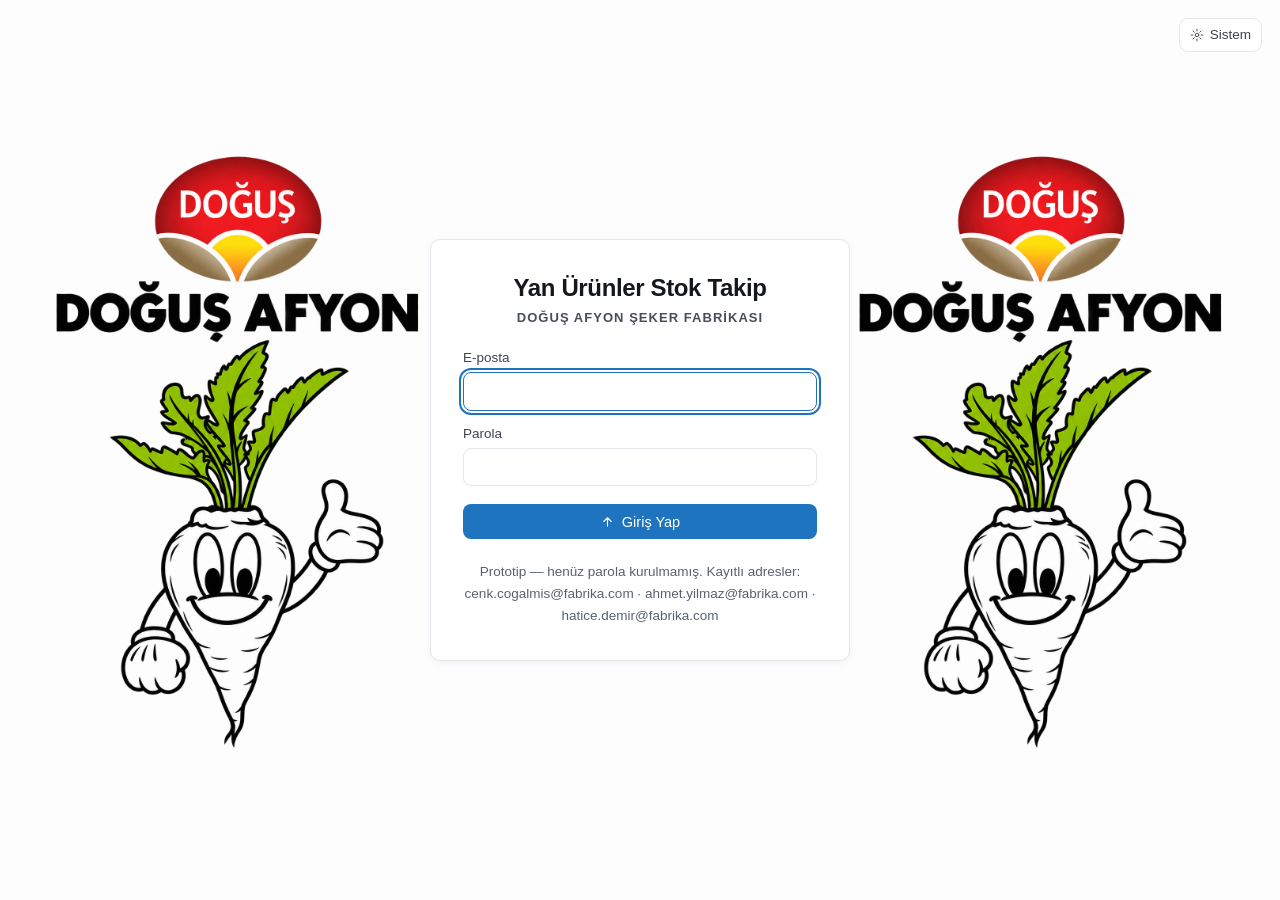
==== commit c3ce6887: ".gitignore kuruldu; sunucu, mail ve rapor katmani depoya alindi .gitignore: uretilen ve makineye ait" ====
--- a/yan-urunler-stok-takip/index.html
+++ b/yan-urunler-stok-takip/index.html
@@ -26,7 +26,7 @@
   (ic-list-plus, ic-cube, ic-log-clock, ic-checklist); üst şerit uyarı
   düğmesi için ic-alert eklendi.
 -->
-<svg width="0" height="0" style="position:absolute" aria-hidden="true"><defs><g id="s" fill="none" stroke="currentColor" stroke-width="1.6" stroke-linecap="round" stroke-linejoin="round"></g><symbol id="ic-home" viewBox="0 0 24 24" fill="none" stroke="currentColor" stroke-width="1.6" stroke-linecap="round" stroke-linejoin="round"><path d="M4 10.5 12 4l8 6.5V20H4z"></path></symbol><symbol id="ic-doc" viewBox="0 0 24 24" fill="none" stroke="currentColor" stroke-width="1.6" stroke-linecap="round" stroke-linejoin="round"><path d="M6 3h8l4 4v14H6z"></path><path d="M9 12h6M9 16h5"></path></symbol><symbol id="ic-wallet" viewBox="0 0 24 24" fill="none" stroke="currentColor" stroke-width="1.6" stroke-linecap="round" stroke-linejoin="round"><path d="M3 7h18v12H3z"></path><path d="M15 13h4"></path></symbol><symbol id="ic-users" viewBox="0 0 24 24" fill="none" stroke="currentColor" stroke-width="1.6" stroke-linecap="round" stroke-linejoin="round"><circle cx="9" cy="8" r="3"></circle><path d="M3 20c0-3.3 2.7-5 6-5s6 1.7 6 5"></path><path d="M16 5.5a3 3 0 0 1 0 5"></path></symbol><symbol id="ic-chart" viewBox="0 0 24 24" fill="none" stroke="currentColor" stroke-width="1.6" stroke-linecap="round" stroke-linejoin="round"><path d="M4 20V11M10 20V4M16 20v-7M2 20h20"></path></symbol><symbol id="ic-percent" viewBox="0 0 24 24" fill="none" stroke="currentColor" stroke-width="1.6" stroke-linecap="round" stroke-linejoin="round"><circle cx="7" cy="7" r="2.2"></circle><circle cx="17" cy="17" r="2.2"></circle><path d="M5 19 19 5"></path></symbol><symbol id="ic-trash" viewBox="0 0 24 24" fill="none" stroke="currentColor" stroke-width="1.6" stroke-linecap="round" stroke-linejoin="round"><path d="M4 7h16M9 7V4h6v3M6 7l1 14h10l1-14M10 11v6M14 11v6"></path></symbol><symbol id="ic-search" viewBox="0 0 24 24" fill="none" stroke="currentColor" stroke-width="1.6" stroke-linecap="round" stroke-linejoin="round"><circle cx="11" cy="11" r="6.5"></circle><path d="M16 16l5 5"></path></symbol><symbol id="ic-bell" viewBox="0 0 24 24" fill="none" stroke="currentColor" stroke-width="1.6" stroke-linecap="round" stroke-linejoin="round"><path d="M6 16V10a6 6 0 0 1 12 0v6l2 3H4z"></path><path d="M10 22h4"></path></symbol><symbol id="ic-plus" viewBox="0 0 24 24" fill="none" stroke="currentColor" stroke-width="1.6" stroke-linecap="round" stroke-linejoin="round"><path d="M12 5v14M5 12h14"></path></symbol><symbol id="ic-download" viewBox="0 0 24 24" fill="none" stroke="currentColor" stroke-width="1.6" stroke-linecap="round" stroke-linejoin="round"><path d="M12 4v11M7 11l5 5 5-5M4 20h16"></path></symbol><symbol id="ic-filter" viewBox="0 0 24 24" fill="none" stroke="currentColor" stroke-width="1.6" stroke-linecap="round" stroke-linejoin="round"><path d="M3 6h18M6 12h12M10 18h4"></path></symbol><symbol id="ic-pencil" viewBox="0 0 24 24" fill="none" stroke="currentColor" stroke-width="1.6" stroke-linecap="round" stroke-linejoin="round"><path d="M4 20h4L20 8l-4-4L4 16z"></path></symbol><symbol id="ic-up" viewBox="0 0 24 24" fill="none" stroke="currentColor" stroke-width="1.8" stroke-linecap="round" stroke-linejoin="round"><path d="M12 19V6M6 12l6-6 6 6"></path></symbol><symbol id="ic-down" viewBox="0 0 24 24" fill="none" stroke="currentColor" stroke-width="1.8" stroke-linecap="round" stroke-linejoin="round"><path d="M12 5v13M6 12l6 6 6-6"></path></symbol><symbol id="ic-gear" viewBox="0 0 24 24" fill="none" stroke="currentColor" stroke-width="1.6" stroke-linecap="round" stroke-linejoin="round"><circle cx="12" cy="12" r="3"></circle><path d="M12 2v3M12 19v3M2 12h3M19 12h3M5.2 5.2l2.1 2.1M16.7 16.7l2.1 2.1M18.8 5.2l-2.1 2.1M7.3 16.7l-2.1 2.1"></path></symbol><symbol id="ic-calendar" viewBox="0 0 24 24" fill="none" stroke="currentColor" stroke-width="1.6" stroke-linecap="round" stroke-linejoin="round"><rect x="3" y="5" width="18" height="16" rx="1.5"></rect><path d="M3 10h18M8 3v4M16 3v4"></path></symbol><symbol id="ic-building" viewBox="0 0 24 24" fill="none" stroke="currentColor" stroke-width="1.6" stroke-linecap="round" stroke-linejoin="round"><path d="M10 4.5V3h4v1.5M10 4.5 4 9h16l-6-4.5M5.5 9v12.5M18.5 9v12.5M5.5 13l6 6.5M18.5 13l-6 6.5M12 13v8.5"></path></symbol><symbol id="ic-dots" viewBox="0 0 24 24" fill="currentColor" stroke="none"><circle cx="12" cy="5" r="1.6"></circle><circle cx="12" cy="12" r="1.6"></circle><circle cx="12" cy="19" r="1.6"></circle></symbol><symbol id="ic-chevron" viewBox="0 0 24 24" fill="none" stroke="currentColor" stroke-width="1.7" stroke-linecap="round" stroke-linejoin="round"><path d="M9 6l6 6-6 6"></path></symbol><symbol id="ic-silos" viewBox="0 0 24 24" fill="none" stroke="currentColor" stroke-width="1.6" stroke-linecap="round" stroke-linejoin="round"><path d="M3.5 20V9a2.5 2.5 0 0 1 5 0v11M9.5 20V9a2.5 2.5 0 0 1 5 0v11M15.5 20V9a2.5 2.5 0 0 1 5 0v11M2.5 20h19"></path></symbol><symbol id="ic-sack" viewBox="0 0 24 24" fill="none" stroke="currentColor" stroke-width="1.6" stroke-linecap="round" stroke-linejoin="round"><path d="M9.5 6.5 9 4h6l-.5 2.5M8.5 6.5h7M9.5 6.5c-2.5 2.5-4 5.5-4 8.5 0 3.5 2.7 5.5 6.5 5.5s6.5-2 6.5-5.5c0-3-1.5-6-4-8.5"></path></symbol><symbol id="ic-beet" viewBox="0 0 24 24" fill="none" stroke="currentColor" stroke-width="1.6" stroke-linecap="round" stroke-linejoin="round"><path d="M12 22v-1.5M12 20.5c-3.2 0-5.5-2.1-5.5-5s2.3-5 5.5-5 5.5 2.1 5.5 5-2.3 5-5.5 5zM12 10.5V7.5M12 7.5c0-2-1.2-3-3-3.5M12 7.5c0-2 1.2-3 3-3.5"></path></symbol><symbol id="ic-swap" viewBox="0 0 24 24" fill="none" stroke="currentColor" stroke-width="1.6" stroke-linecap="round" stroke-linejoin="round"><path d="M4 9h13M14 5.5 17.5 9 14 12.5M20 15H7M10 11.5 6.5 15l3.5 3.5"></path></symbol><symbol id="ic-sack-flow" viewBox="0 0 24 24" fill="none" stroke="currentColor" stroke-width="1.6" stroke-linecap="round" stroke-linejoin="round"><path d="M6.5 8.5 6 6h5.5l-.5 2.5M5.5 8.5h6.5M6.5 8.5c-1.7 1.8-2.3 3.9-2.3 5.9 0 2.6 1.8 4.1 4.55 4.1s4.55-1.5 4.55-4.1c0-2-.6-4.1-2.3-5.9M19 6.5v11M16.5 9 19 6.5 21.5 9M16.5 15 19 17.5 21.5 15"></path></symbol><symbol id="ic-beet-flow" viewBox="0 0 24 24" fill="none" stroke="currentColor" stroke-width="1.6" stroke-linecap="round" stroke-linejoin="round"><path d="M9 21.5v-1.7M9 19.8c-2.6 0-4.5-1.7-4.5-4.1s1.9-4.1 4.5-4.1 4.5 1.7 4.5 4.1-1.9 4.1-4.5 4.1zM9 11.6V9M9 9c0-1.7-1-2.5-2.5-2.9M9 9c0-1.7 1-2.5 2.5-2.9M19 6.5v11M16.5 9 19 6.5 21.5 9M16.5 15 19 17.5 21.5 15"></path></symbol><symbol id="ic-bag" viewBox="0 0 24 24" fill="none" stroke="currentColor" stroke-width="1.6" stroke-linecap="round" stroke-linejoin="round"><path d="M5.5 8.5h13l-1 12h-11zM9 8.5V7a3 3 0 0 1 6 0v1.5"></path></symbol><symbol id="ic-bars-up" viewBox="0 0 24 24" fill="none" stroke="currentColor" stroke-width="1.6" stroke-linecap="round" stroke-linejoin="round"><path d="M4.5 19.5v-4M9.5 19.5v-7M14.5 19.5v-10M19.5 19.5V6.5M17.2 8.8 19.5 6.5 21.8 8.8M3 19.5h18.5"></path></symbol><symbol id="ic-basket" viewBox="0 0 24 24" fill="none" stroke="currentColor" stroke-width="1.6" stroke-linecap="round" stroke-linejoin="round"><path d="M3.5 5H6l2.3 10.5h9.9L20.5 9H7.2M10.8 19a1.5 1.5 0 1 0-3 0 1.5 1.5 0 0 0 3 0M18.3 19a1.5 1.5 0 1 0-3 0 1.5 1.5 0 0 0 3 0"></path></symbol><symbol id="ic-shelf" viewBox="0 0 24 24" fill="none" stroke="currentColor" stroke-width="1.6" stroke-linecap="round" stroke-linejoin="round"><path d="M4.5 4v16M19.5 4v16M4.5 20h15M4.5 12h15M7 12V8h4.5v4M7 20v-4h4v4M13.5 20v-4h4v4"></path></symbol><symbol id="ic-percent-ring" viewBox="0 0 24 24" fill="none" stroke="currentColor" stroke-width="1.6" stroke-linecap="round" stroke-linejoin="round"><path d="M21 12a9 9 0 1 1-18 0 9 9 0 0 1 18 0M8.5 15.5l7-7M10.3 9.4a.9.9 0 1 1-1.8 0 .9.9 0 0 1 1.8 0M15.5 14.6a.9.9 0 1 1-1.8 0 .9.9 0 0 1 1.8 0"></path></symbol><symbol id="ic-calendar-dots" viewBox="0 0 24 24" fill="none" stroke="currentColor" stroke-width="1.6" stroke-linecap="round" stroke-linejoin="round"><path d="M4 6h16v14H4zM4 10h16M8.5 4v3.5M15.5 4v3.5M8 13.5h.01M12 13.5h.01M16 13.5h.01M8 17h.01M12 17h.01"></path></symbol><symbol id="ic-list-plus" viewBox="0 0 24 24" fill="none" stroke="currentColor" stroke-width="1.6" stroke-linecap="round" stroke-linejoin="round"><path d="M4 6h10M4 11h10M4 16h6M16.5 13v6M13.5 16h6"></path></symbol><symbol id="ic-cube" viewBox="0 0 24 24" fill="none" stroke="currentColor" stroke-width="1.6" stroke-linecap="round" stroke-linejoin="round"><path d="M12 3 4.5 7v10L12 21l7.5-4V7zM4.5 7 12 11l7.5-4M12 11v10"></path></symbol><symbol id="ic-log-clock" viewBox="0 0 24 24" fill="none" stroke="currentColor" stroke-width="1.6" stroke-linecap="round" stroke-linejoin="round"><path d="M4 6h11M4 10.5h7M4 15h7M21 16.8a4.2 4.2 0 1 0-8.4 0 4.2 4.2 0 0 0 8.4 0M16.8 14.8v2.4l1.7 1"></path></symbol><symbol id="ic-checklist" viewBox="0 0 24 24" fill="none" stroke="currentColor" stroke-width="1.6" stroke-linecap="round" stroke-linejoin="round"><path d="M4 5 5.5 6.5 8 4M4 12l1.5 1.5L8 11M4 19l1.5 1.5L8 18M11 5.5h9M11 12.5h9M11 19.5h9"></path></symbol><symbol id="ic-alert" viewBox="0 0 24 24" fill="none" stroke="currentColor" stroke-width="1.6" stroke-linecap="round" stroke-linejoin="round"><path d="M12 4.5 2.8 20h18.4zM12 10.5v4M12 17.2h.01"></path></symbol><symbol id="ic-moon" viewBox="0 0 24 24" fill="none" stroke="currentColor" stroke-width="1.6" stroke-linecap="round" stroke-linejoin="round"><path d="M20 14.5A8 8 0 0 1 9.5 4a8 8 0 1 0 10.5 10.5z"></path></symbol></defs></svg>
+<svg width="0" height="0" style="position:absolute" aria-hidden="true"><defs><g id="s" fill="none" stroke="currentColor" stroke-width="1.6" stroke-linecap="round" stroke-linejoin="round"></g><symbol id="ic-home" viewBox="0 0 24 24" fill="none" stroke="currentColor" stroke-width="1.6" stroke-linecap="round" stroke-linejoin="round"><path d="M4 10.5 12 4l8 6.5V20H4z"></path></symbol><symbol id="ic-doc" viewBox="0 0 24 24" fill="none" stroke="currentColor" stroke-width="1.6" stroke-linecap="round" stroke-linejoin="round"><path d="M6 3h8l4 4v14H6z"></path><path d="M9 12h6M9 16h5"></path></symbol><symbol id="ic-wallet" viewBox="0 0 24 24" fill="none" stroke="currentColor" stroke-width="1.6" stroke-linecap="round" stroke-linejoin="round"><path d="M3 7h18v12H3z"></path><path d="M15 13h4"></path></symbol><symbol id="ic-users" viewBox="0 0 24 24" fill="none" stroke="currentColor" stroke-width="1.6" stroke-linecap="round" stroke-linejoin="round"><circle cx="9" cy="8" r="3"></circle><path d="M3 20c0-3.3 2.7-5 6-5s6 1.7 6 5"></path><path d="M16 5.5a3 3 0 0 1 0 5"></path></symbol><symbol id="ic-chart" viewBox="0 0 24 24" fill="none" stroke="currentColor" stroke-width="1.6" stroke-linecap="round" stroke-linejoin="round"><path d="M4 20V11M10 20V4M16 20v-7M2 20h20"></path></symbol><symbol id="ic-percent" viewBox="0 0 24 24" fill="none" stroke="currentColor" stroke-width="1.6" stroke-linecap="round" stroke-linejoin="round"><circle cx="7" cy="7" r="2.2"></circle><circle cx="17" cy="17" r="2.2"></circle><path d="M5 19 19 5"></path></symbol><symbol id="ic-trash" viewBox="0 0 24 24" fill="none" stroke="currentColor" stroke-width="1.6" stroke-linecap="round" stroke-linejoin="round"><path d="M4 7h16M9 7V4h6v3M6 7l1 14h10l1-14M10 11v6M14 11v6"></path></symbol><symbol id="ic-search" viewBox="0 0 24 24" fill="none" stroke="currentColor" stroke-width="1.6" stroke-linecap="round" stroke-linejoin="round"><circle cx="11" cy="11" r="6.5"></circle><path d="M16 16l5 5"></path></symbol><symbol id="ic-bell" viewBox="0 0 24 24" fill="none" stroke="currentColor" stroke-width="1.6" stroke-linecap="round" stroke-linejoin="round"><path d="M6 16V10a6 6 0 0 1 12 0v6l2 3H4z"></path><path d="M10 22h4"></path></symbol><symbol id="ic-plus" viewBox="0 0 24 24" fill="none" stroke="currentColor" stroke-width="1.6" stroke-linecap="round" stroke-linejoin="round"><path d="M12 5v14M5 12h14"></path></symbol><symbol id="ic-download" viewBox="0 0 24 24" fill="none" stroke="currentColor" stroke-width="1.6" stroke-linecap="round" stroke-linejoin="round"><path d="M12 4v11M7 11l5 5 5-5M4 20h16"></path></symbol><symbol id="ic-filter" viewBox="0 0 24 24" fill="none" stroke="currentColor" stroke-width="1.6" stroke-linecap="round" stroke-linejoin="round"><path d="M3 6h18M6 12h12M10 18h4"></path></symbol><symbol id="ic-pencil" viewBox="0 0 24 24" fill="none" stroke="currentColor" stroke-width="1.6" stroke-linecap="round" stroke-linejoin="round"><path d="M4 20h4L20 8l-4-4L4 16z"></path></symbol><symbol id="ic-up" viewBox="0 0 24 24" fill="none" stroke="currentColor" stroke-width="1.8" stroke-linecap="round" stroke-linejoin="round"><path d="M12 19V6M6 12l6-6 6 6"></path></symbol><symbol id="ic-down" viewBox="0 0 24 24" fill="none" stroke="currentColor" stroke-width="1.8" stroke-linecap="round" stroke-linejoin="round"><path d="M12 5v13M6 12l6 6 6-6"></path></symbol><symbol id="ic-gear" viewBox="0 0 24 24" fill="none" stroke="currentColor" stroke-width="1.6" stroke-linecap="round" stroke-linejoin="round"><circle cx="12" cy="12" r="3"></circle><path d="M12 2v3M12 19v3M2 12h3M19 12h3M5.2 5.2l2.1 2.1M16.7 16.7l2.1 2.1M18.8 5.2l-2.1 2.1M7.3 16.7l-2.1 2.1"></path></symbol><symbol id="ic-calendar" viewBox="0 0 24 24" fill="none" stroke="currentColor" stroke-width="1.6" stroke-linecap="round" stroke-linejoin="round"><rect x="3" y="5" width="18" height="16" rx="1.5"></rect><path d="M3 10h18M8 3v4M16 3v4"></path></symbol><symbol id="ic-building" viewBox="0 0 24 24" fill="none" stroke="currentColor" stroke-width="1.6" stroke-linecap="round" stroke-linejoin="round"><path d="M10 4.5V3h4v1.5M10 4.5 4 9h16l-6-4.5M5.5 9v12.5M18.5 9v12.5M5.5 13l6 6.5M18.5 13l-6 6.5M12 13v8.5"></path></symbol><symbol id="ic-dots" viewBox="0 0 24 24" fill="currentColor" stroke="none"><circle cx="12" cy="5" r="1.6"></circle><circle cx="12" cy="12" r="1.6"></circle><circle cx="12" cy="19" r="1.6"></circle></symbol><symbol id="ic-goz" viewBox="0 0 24 24" fill="none" stroke="currentColor" stroke-width="1.6" stroke-linecap="round" stroke-linejoin="round"><path d="M2.5 12C4.6 7.6 8 5.2 12 5.2s7.4 2.4 9.5 6.8c-2.1 4.4-5.5 6.8-9.5 6.8S4.6 16.4 2.5 12z"></path><circle cx="12" cy="12" r="3"></circle></symbol><symbol id="ic-goz-kapali" viewBox="0 0 24 24" fill="none" stroke="currentColor" stroke-width="1.6" stroke-linecap="round" stroke-linejoin="round"><path d="M2.5 12C4.6 7.6 8 5.2 12 5.2c1.6 0 3.1.4 4.5 1.1M21.5 12c-2.1 4.4-5.5 6.8-9.5 6.8-1.6 0-3.1-.4-4.5-1.1"></path><path d="M9.9 9.9a3 3 0 0 0 4.2 4.2"></path><path d="M4 4l16 16"></path></symbol><symbol id="ic-ok-sag" viewBox="0 0 24 24" fill="none" stroke="currentColor" stroke-width="2.2" stroke-linecap="round" stroke-linejoin="round"><path d="M5 12h14M14 7l5 5-5 5"></path></symbol><symbol id="ic-chevron" viewBox="0 0 24 24" fill="none" stroke="currentColor" stroke-width="1.7" stroke-linecap="round" stroke-linejoin="round"><path d="M9 6l6 6-6 6"></path></symbol><symbol id="ic-silos" viewBox="0 0 24 24" fill="none" stroke="currentColor" stroke-width="1.6" stroke-linecap="round" stroke-linejoin="round"><path d="M3.5 20V9a2.5 2.5 0 0 1 5 0v11M9.5 20V9a2.5 2.5 0 0 1 5 0v11M15.5 20V9a2.5 2.5 0 0 1 5 0v11M2.5 20h19"></path></symbol><symbol id="ic-sack" viewBox="0 0 24 24" fill="none" stroke="currentColor" stroke-width="1.6" stroke-linecap="round" stroke-linejoin="round"><path d="M9.5 6.5 9 4h6l-.5 2.5M8.5 6.5h7M9.5 6.5c-2.5 2.5-4 5.5-4 8.5 0 3.5 2.7 5.5 6.5 5.5s6.5-2 6.5-5.5c0-3-1.5-6-4-8.5"></path></symbol><symbol id="ic-beet" viewBox="0 0 24 24" fill="none" stroke="currentColor" stroke-width="1.6" stroke-linecap="round" stroke-linejoin="round"><path d="M12 22v-1.5M12 20.5c-3.2 0-5.5-2.1-5.5-5s2.3-5 5.5-5 5.5 2.1 5.5 5-2.3 5-5.5 5zM12 10.5V7.5M12 7.5c0-2-1.2-3-3-3.5M12 7.5c0-2 1.2-3 3-3.5"></path></symbol><symbol id="ic-swap" viewBox="0 0 24 24" fill="none" stroke="currentColor" stroke-width="1.6" stroke-linecap="round" stroke-linejoin="round"><path d="M4 9h13M14 5.5 17.5 9 14 12.5M20 15H7M10 11.5 6.5 15l3.5 3.5"></path></symbol><symbol id="ic-sack-flow" viewBox="0 0 24 24" fill="none" stroke="currentColor" stroke-width="1.6" stroke-linecap="round" stroke-linejoin="round"><path d="M6.5 8.5 6 6h5.5l-.5 2.5M5.5 8.5h6.5M6.5 8.5c-1.7 1.8-2.3 3.9-2.3 5.9 0 2.6 1.8 4.1 4.55 4.1s4.55-1.5 4.55-4.1c0-2-.6-4.1-2.3-5.9M19 6.5v11M16.5 9 19 6.5 21.5 9M16.5 15 19 17.5 21.5 15"></path></symbol><symbol id="ic-beet-flow" viewBox="0 0 24 24" fill="none" stroke="currentColor" stroke-width="1.6" stroke-linecap="round" stroke-linejoin="round"><path d="M9 21.5v-1.7M9 19.8c-2.6 0-4.5-1.7-4.5-4.1s1.9-4.1 4.5-4.1 4.5 1.7 4.5 4.1-1.9 4.1-4.5 4.1zM9 11.6V9M9 9c0-1.7-1-2.5-2.5-2.9M9 9c0-1.7 1-2.5 2.5-2.9M19 6.5v11M16.5 9 19 6.5 21.5 9M16.5 15 19 17.5 21.5 15"></path></symbol><symbol id="ic-bag" viewBox="0 0 24 24" fill="none" stroke="currentColor" stroke-width="1.6" stroke-linecap="round" stroke-linejoin="round"><path d="M5.5 8.5h13l-1 12h-11zM9 8.5V7a3 3 0 0 1 6 0v1.5"></path></symbol><symbol id="ic-bars-up" viewBox="0 0 24 24" fill="none" stroke="currentColor" stroke-width="1.6" stroke-linecap="round" stroke-linejoin="round"><path d="M4.5 19.5v-4M9.5 19.5v-7M14.5 19.5v-10M19.5 19.5V6.5M17.2 8.8 19.5 6.5 21.8 8.8M3 19.5h18.5"></path></symbol><symbol id="ic-basket" viewBox="0 0 24 24" fill="none" stroke="currentColor" stroke-width="1.6" stroke-linecap="round" stroke-linejoin="round"><path d="M3.5 5H6l2.3 10.5h9.9L20.5 9H7.2M10.8 19a1.5 1.5 0 1 0-3 0 1.5 1.5 0 0 0 3 0M18.3 19a1.5 1.5 0 1 0-3 0 1.5 1.5 0 0 0 3 0"></path></symbol><symbol id="ic-shelf" viewBox="0 0 24 24" fill="none" stroke="currentColor" stroke-width="1.6" stroke-linecap="round" stroke-linejoin="round"><path d="M4.5 4v16M19.5 4v16M4.5 20h15M4.5 12h15M7 12V8h4.5v4M7 20v-4h4v4M13.5 20v-4h4v4"></path></symbol><symbol id="ic-percent-ring" viewBox="0 0 24 24" fill="none" stroke="currentColor" stroke-width="1.6" stroke-linecap="round" stroke-linejoin="round"><path d="M21 12a9 9 0 1 1-18 0 9 9 0 0 1 18 0M8.5 15.5l7-7M10.3 9.4a.9.9 0 1 1-1.8 0 .9.9 0 0 1 1.8 0M15.5 14.6a.9.9 0 1 1-1.8 0 .9.9 0 0 1 1.8 0"></path></symbol><symbol id="ic-calendar-dots" viewBox="0 0 24 24" fill="none" stroke="currentColor" stroke-width="1.6" stroke-linecap="round" stroke-linejoin="round"><path d="M4 6h16v14H4zM4 10h16M8.5 4v3.5M15.5 4v3.5M8 13.5h.01M12 13.5h.01M16 13.5h.01M8 17h.01M12 17h.01"></path></symbol><symbol id="ic-list-plus" viewBox="0 0 24 24" fill="none" stroke="currentColor" stroke-width="1.6" stroke-linecap="round" stroke-linejoin="round"><path d="M4 6h10M4 11h10M4 16h6M16.5 13v6M13.5 16h6"></path></symbol><symbol id="ic-cube" viewBox="0 0 24 24" fill="none" stroke="currentColor" stroke-width="1.6" stroke-linecap="round" stroke-linejoin="round"><path d="M12 3 4.5 7v10L12 21l7.5-4V7zM4.5 7 12 11l7.5-4M12 11v10"></path></symbol><symbol id="ic-log-clock" viewBox="0 0 24 24" fill="none" stroke="currentColor" stroke-width="1.6" stroke-linecap="round" stroke-linejoin="round"><path d="M4 6h11M4 10.5h7M4 15h7M21 16.8a4.2 4.2 0 1 0-8.4 0 4.2 4.2 0 0 0 8.4 0M16.8 14.8v2.4l1.7 1"></path></symbol><symbol id="ic-checklist" viewBox="0 0 24 24" fill="none" stroke="currentColor" stroke-width="1.6" stroke-linecap="round" stroke-linejoin="round"><path d="M4 5 5.5 6.5 8 4M4 12l1.5 1.5L8 11M4 19l1.5 1.5L8 18M11 5.5h9M11 12.5h9M11 19.5h9"></path></symbol><symbol id="ic-alert" viewBox="0 0 24 24" fill="none" stroke="currentColor" stroke-width="1.6" stroke-linecap="round" stroke-linejoin="round"><path d="M12 4.5 2.8 20h18.4zM12 10.5v4M12 17.2h.01"></path></symbol><symbol id="ic-moon" viewBox="0 0 24 24" fill="none" stroke="currentColor" stroke-width="1.6" stroke-linecap="round" stroke-linejoin="round"><path d="M20 14.5A8 8 0 0 1 9.5 4a8 8 0 1 0 10.5 10.5z"></path></symbol><symbol id="ic-x" viewBox="0 0 24 24" fill="none" stroke="currentColor" stroke-width="1.9" stroke-linecap="round" stroke-linejoin="round"><path d="M6 6l12 12M18 6L6 18"></path></symbol><symbol id="ic-kilit" viewBox="0 0 24 24" fill="none" stroke="currentColor" stroke-width="1.6" stroke-linecap="round" stroke-linejoin="round"><rect x="4.5" y="10.5" width="15" height="10" rx="2"></rect><path d="M8 10.5V7a4 4 0 0 1 8 0v3.5"></path></symbol><symbol id="ic-kilit-acik" viewBox="0 0 24 24" fill="none" stroke="currentColor" stroke-width="1.6" stroke-linecap="round" stroke-linejoin="round"><rect x="4.5" y="10.5" width="15" height="10" rx="2"></rect><path d="M8 10.5V7a4 4 0 0 1 7.8-1.2"></path></symbol></defs></svg>
 
 <div id="yu-kok"></div>
 <div class="yu-bildirimler" id="yu-bildirimler"></div>
@@ -37,10 +37,10 @@
 <script src="js/03-dogrulama.js"></script>
 <script src="js/04-servis.js"></script>
 <script src="js/05-tohum.js"></script>
+<script src="js/07-yedekci.js"></script>
 <script src="js/10-kabuk.js"></script>
 <script src="js/20-anasayfa.js"></script>
 <script src="js/21-kuru-kuspe-giris.js"></script>
-<script src="js/21b-kuru-kuspe-giris-v2.js"></script> <!-- karşılaştırma kopyası: eski düzen (kuru-kuspe-eski) -->
 <script src="js/22-malzeme-girisi.js"></script>
 <script src="js/23-stok-durumu.js"></script>
 <script src="js/24-silo-durumu.js"></script>
@@ -50,12 +50,12 @@
 <script src="js/28-malzeme-yonetimi.js"></script>
 <script src="js/29-kullanici-yonetimi.js"></script>
 <script src="js/30-degisiklik-gecmisi.js"></script>
-<script src="js/31-analizler.js"></script>
-<script src="js/32-analiz-dil.js"></script>      <!-- Türkçe dil araçları (YU.dil) -->
-<script src="js/33-analiz-veri.js"></script>     <!-- analiz veri katmanı (YU.analiz) -->
-<script src="js/34-analiz-soru.js"></script>     <!-- soru çözümleme + cevap (YU.soru) -->
+<script src="js/32-tum-hareketler.js"></script>
+<script src="js/34-aylik-ozet.js"></script>      <!-- aylık özet (Şartname §11, M20) -->
+<script src="js/35-mail-gonder.js"></script>   <!-- raporu mail ile gönder (şartname dışı ek, 26.08.2026) -->
+<script src="js/36-excel-indir.js"></script>   <!-- raporu Excel/CSV indir (Şartname §11 opsiyonel genişletme) -->
+<script src="js/37-mail-hesabi.js"></script>   <!-- Yönetim Paneli: master mail hesabı (kullanıcı direktifi, 28.08.2026) -->
 <script src="js/40-kabul-testleri.js"></script>
-<script src="js/41-soru-testleri.js"></script>
 <script src="js/99-baslat.js"></script>
 </body>
 </html>
--- a/yan-urunler-stok-takip/css/tema.css
+++ b/yan-urunler-stok-takip/css/tema.css
@@ -44,6 +44,7 @@
   --olumlu-zemin:   #e7f4ed;
   --olumsuz:        #d94a4a;
   --olumsuz-zemin:  #fdecec;
+  --olumsuz-silik:  #a9706d;
   --bekleyen:       #8a5a00;
   --bekleyen-zemin: #fdf3e0;
   --notr-zemin:     #eef0f3;
@@ -93,7 +94,16 @@
 
   /* Yapışkan tablo başlığının zemini OPAK olmalı: yuzey-2 koyu temada yarı
      saydamdır ve kayan satırlar başlığın altından görünür. */
-  --tablo-bas-zemin: #d2dfee;   /* mavi panel üstünde bir ton koyu şerit (23.08.2026) */
+  --tablo-bas-zemin: #f1f3f6;   /* beyaz panel üstünde nötr gri şerit (25.08.2026) */
+
+  /* PANEL VE KART ZEMİNİ — kullanıcı isteği, 25.08.2026: "beyaz ekranda
+     panellerin rengi bembeyaz olsun, mavilik olmasın". Açık temada zemin saf
+     beyaz, kenar nötr gri; ayrımı fonun mavisi değil kenar çizgisi taşır.
+     Koyu tema bu adları aşağıda mavi karışımla yeniden değerler — oradaki
+     katman tonu ve derinlik dili korunur. */
+  --panel-zemin:      #ffffff;
+  --panel-kenar:      #d7dbe2;
+  --panel-kenar-koyu: #b9c0cb;   /* kart :hover */
   /* Gri zemin + beyaz panel düzeni (.yu-zemin-gri) */
   --gri-zemin:      #e8ebf0;   /* #eef0f4 -> bir tık koyu (kullanıcı isteği, 23.08.2026) */
   --gri-panel:      #ffffff;
@@ -135,10 +145,14 @@
     --vurgu-zemin:    rgba(90,140,230,.16);
     --vurgu-uzeri:    #0a1120;
 
+    /* Koyu temada tik dairesi BEYAZ, tikin kendisi koyu (kullanıcı isteği,
+       25.08.2026): koyu zeminde en yüksek kontrast beyaz dairededir. */
+
     --olumlu:         #6ee7a0;
     --olumlu-zemin:   rgba(110,231,160,.12);
     --olumsuz:        #f87171;
     --olumsuz-zemin:  rgba(248,113,113,.12);
+    --olumsuz-silik:  #c98f8d;
     --bekleyen:       #e9b872;
     --bekleyen-zemin: rgba(233,184,114,.12);
     --notr-zemin:     rgba(255,255,255,.07);
@@ -168,6 +182,9 @@
     --silo-yazi:      #171a1f;
 
     --tablo-bas-zemin: #1d2a44;   /* mavi panel üstünde bir ton koyu şerit (23.08.2026) */
+    --panel-zemin:      color-mix(in srgb, var(--vurgu) 15%, var(--yuzey));
+    --panel-kenar:      color-mix(in srgb, var(--vurgu) 45%, var(--kenar));
+    --panel-kenar-koyu: color-mix(in srgb, var(--vurgu) 60%, var(--kenar));
     --gri-zemin:      #0e1627;
     --gri-panel:      #16223a;
     --gri-kenar:      rgba(148,170,210,.20);
@@ -205,10 +222,14 @@
   --vurgu-zemin:    rgba(90,140,230,.16);
   --vurgu-uzeri:    #0a1120;
 
+  /* Koyu temada tik dairesi BEYAZ, tikin kendisi koyu (kullanıcı isteği,
+     25.08.2026). */
+
   --olumlu:         #6ee7a0;
   --olumlu-zemin:   rgba(110,231,160,.12);
   --olumsuz:        #f87171;
   --olumsuz-zemin:  rgba(248,113,113,.12);
+  --olumsuz-silik:  #c98f8d;
   --bekleyen:       #e9b872;
   --bekleyen-zemin: rgba(233,184,114,.12);
   --notr-zemin:     rgba(255,255,255,.07);
@@ -237,6 +258,9 @@
   --silo-yazi:      #171a1f;
 
   --tablo-bas-zemin: #1d2a44;   /* mavi panel üstünde bir ton koyu şerit (23.08.2026) */
+  --panel-zemin:      color-mix(in srgb, var(--vurgu) 15%, var(--yuzey));
+  --panel-kenar:      color-mix(in srgb, var(--vurgu) 45%, var(--kenar));
+  --panel-kenar-koyu: color-mix(in srgb, var(--vurgu) 60%, var(--kenar));
   --gri-zemin:      #0e1627;
   --gri-panel:      #16223a;
   --gri-kenar:      rgba(148,170,210,.20);
@@ -406,57 +430,7 @@
 /* Kuru küspe giriş — silo dağıtım kartları.
    Silo başına dikey blok: gün başı, giren/çıkan alanları, gün sonu ve doluluk
    tek kartta durur. Yatay tabloda bunlar satır boyunca dağılıyordu. */
-.yu-silo-kart {
-  display: flex;
-  flex-direction: column;
-  gap: 11px;
-  padding: 16px 18px;
-  min-width: 0;
-}
-
-/* Üç silo aynı panelin içinde; kutu değil, aralarında tek çizgi. */
-.yu-silo-kart + .yu-silo-kart { border-left: 1px solid var(--kenar); }
-
-.yu-silo-kart-bas {
-  display: flex;
-  align-items: baseline;
-  justify-content: space-between;
-  gap: 8px;
-}
-
-.yu-silo-kart-ad {
-  font: 600 15.5px/1.1 var(--font);
-  letter-spacing: -.01em;
-  /* Çizgi yalnız adın altında: flex öğesi olduğu için genişliği metin kadar. */
-  padding-bottom: 6px;
-  border-bottom: 1px solid var(--kenar-3);
-}
-
-.yu-silo-giris { display: flex; flex-direction: column; gap: 9px; }
-
-.yu-silo-satir {
-  display: flex;
-  align-items: center;
-  justify-content: space-between;
-  gap: 10px;
-  min-width: 0;
-}
-
-.yu-silo-alan { align-items: center; }
-
-.yu-silo-etiket { font: 500 14px/1.3 var(--font); color: var(--metin-3); }
-
-.yu-silo-deger {
-  font: 600 14.5px/1 var(--sayi);
-  letter-spacing: -.01em;
-  font-variant-numeric: tabular-nums;
-}
-
-.yu-silo-sonu {
-  font: 600 20px/1 var(--sayi);
-  letter-spacing: -.02em;
-  font-variant-numeric: tabular-nums;
-}
+
 
 /* Tarih kutusu içeriğine göre sınırlanıyor: geniş bir kolonda uzayınca metinle
    simge arasında kocaman bir boşluk kalıyordu. */
@@ -485,33 +459,9 @@
 html[data-tema="koyu"] input[type="date"]::-webkit-calendar-picker-indicator { filter: invert(1); }
 html[data-tema="acik"] input[type="date"]::-webkit-calendar-picker-indicator { filter: none; }
 
-/* Kampanya / şirket seçici kutusu */
-.yu-secici {
-  display: flex;
-  align-items: center;
-  gap: 8px;
-  padding: 9px 10px;
-  border: 1px solid var(--kenar-2);
-  border-radius: var(--r);
-  background: var(--yuzey);
-  color: var(--metin-4);
-  font: 400 14.5px/1 var(--font);
-  cursor: pointer;
-  flex: none;
-  transition: border-color .12s, background-color .12s;
-}
-.yu-secici > div { color: var(--metin-2); flex: 1; min-width: 0; overflow: hidden; text-overflow: ellipsis; white-space: nowrap; }
 
 /* Ok kendi ölçüsünde kalır: flex:1 verilirse kutuyu doldurur, 90° dönünce
    görsel kutusu satırın dışına taşar ve kutunun üstünde tek başına görünür. */
-.yu-secici-ok {
-  flex: none;
-  display: flex;
-  align-items: center;
-  color: var(--metin-4);
-  transform: rotate(90deg);
-}
-.yu-secici:hover { border-color: var(--kenar-3); }
 
 .yu-menu {
   display: flex;
@@ -530,11 +480,14 @@
 .yu-menu-grup-bas {
   /* Sertlik YAZIDA, çizgide değil (kullanıcı isteği, 21.08.2026): başlık
      kalın ve koyu; ray boyunca çizgi ince ve yumuşak tonda. */
-  font: 700 12.5px/1 var(--font);
-  letter-spacing: .06em;
+  /* Ölçü büyütüldü (kullanıcı isteği, 25.08.2026): bunlar KATEGORİ
+     başlıkları, menü ögelerinden ayrışmaları gerekiyordu — 12,5 -> 15px,
+     harf aralığı ve dolgu da bir kademe açıldı. */
+  font: 700 15px/1.15 var(--font);
+  letter-spacing: .07em;
   text-transform: uppercase;
   color: var(--metin);
-  padding: 12px 10px 8px;
+  padding: 16px 10px 10px;
   border-bottom: 1px solid var(--kenar-3);
   margin-bottom: 2px;
 }
@@ -633,6 +586,8 @@
 .yu-ust {
   display: flex;
   align-items: center;
+  /* Arama kutusu kaldırıldı (24.08.2026): denetimler sağa yaslanır. */
+  justify-content: flex-end;
   gap: 16px;
   height: 64px;
   flex: none;
@@ -689,7 +644,9 @@
 /* Açılır çip — tıklanınca altında kutu açan filtre düğmesi.
    Tasarım referansındaki "Durum: Tümü" / dönem seçici çipinin dili:
    ikon + etiket + ok, kenarlıklı, üzerine gelince zemin belirir. */
-.yu-cip.acilir { padding-right: 8px; }
+/* Açılır çip ve segment, efsaneyle aynı ölçekte büyütüldü (kullanıcı
+   isteği, 24.08.2026). Üst şeritteki dönem çipi (.yu-cip taban) DEĞİŞMEZ. */
+.yu-cip.acilir { padding: 9px 10px 9px 13px; font-size: 16px; gap: 7px; }
 .yu-cip.acik {
   background: var(--vurgu-zemin);
   border-color: transparent;
@@ -717,44 +674,20 @@
   flex-wrap: wrap;
   gap: 8px;
 }
-.yu-arac-sag { margin-left: auto; }
-.yu-arac-ayrac {
-  width: 1px;
-  height: 20px;
-  background: var(--kenar-2);
-  flex: none;
-}
 
 /* Segment düğmesi — iki üç seçenekli tercihler için. Açılır liste açmaya
    değmeyecek kadar az seçenek varsa hepsi görünür durur.
    Seçili öge vurgu zeminiyle işaretlenir: koyu temada gölge kullanılamaz
    (CLAUDE.md KURAL 1), zemin tonu iki temada da çalışır. */
-.yu-secim-grubu {
-  display: inline-flex;
-  padding: 2px;
-  gap: 2px;
-  background: var(--yuzey-3);
-  border: 1px solid var(--kenar-2);
-  border-radius: var(--r);
-  flex: none;
-}
-.yu-secim-oge {
-  padding: 5px 11px;
-  border: 0;
-  background: transparent;
-  border-radius: 5px;
-  font: 400 14.5px/1 var(--font);
-  color: var(--metin-4);
-  cursor: pointer;
-  white-space: nowrap;
-  transition: background-color .12s, color .12s;
-}
-.yu-secim-oge:hover { color: var(--metin-2); }
-.yu-secim-oge.aktif {
-  background: var(--vurgu-zemin);
-  color: var(--vurgu);
-  font-weight: 500;
-}
+
+/* Efsane ögesi — grafiğin üstündeki seri listesi. Düğme hâlindeyken aynı
+   zamanda SERİ SEÇİCİDİR: işaret kalkınca çizgi grafikten çıkar.
+   İşaretsiz öge silinmez, soluklaşır — geri açılabileceği belli olsun. */
+
+/* Efsane işareti — gerçek onay kutusu (kullanıcı isteği, 23.08.2026).
+   Renkli kare tek başına "tıklanabilir" demiyordu; işaretli durumda içine
+   tik konur. Tik ayrı bir ikon değil, iki kenarlıktan çizilir — tasarım
+   referansındaki 20 ikonun dışına çıkılmaz (CLAUDE.md KURAL 1). */
 
 
 /* Ünlem (Uyarılar) ve zil (Son Hareketler) düğmeleri bu sınıfı paylaşır.
@@ -845,6 +778,115 @@
   color: var(--metin);
 }
 
+/* Geri bağlantısı — başlığın üstünde, sol üstte (kullanıcı isteği,
+   25.08.2026). Sade metin + ok; üstüne gelince vurgu rengine döner, hafif
+   zemin alır ve ok bir tık sola kayar. Ok, #ic-chevron'un 180° dönmüşüdür —
+   ikon seti büyütülmez (CLAUDE.md KURAL 1). */
+/* Grafik kaydırma kabı: çubuk GİZLİ (kullanıcı isteği, 25.08.2026 —
+   "grafiğin altında bir scroll oluyor, ilk açılışta görünüp kayboluyor").
+   Gezinme zaten iki yandaki oklarla ve fareyle sürükleyerek yapılıyor;
+   çubuk grafiğin altında fazladan bir çizgi bırakıyordu. Kaydırma
+   davranışı aynen duruyor, yalnız çubuk çizilmiyor. */
+/* İri tablo (kullanıcı isteği, 25.08.2026): Aylık Özet'in karşılaştırma ve
+   malzeme özeti tablolarında satırlar biraz uzar, yazılar bir kademe büyür.
+   Yalnız bu sınıfı taşıyan tabloya etki eder; diğer tablolar değişmez. */
+.yu-tablo-iri .yu-tablo th {
+  font-size: 13.5px;
+  padding-top: 13px;
+  padding-bottom: 13px;
+}
+.yu-tablo-iri .yu-tablo td {
+  font-size: 15.5px;
+  padding-top: 14px;
+  padding-bottom: 14px;
+}
+.yu-tablo-iri .yu-tablo td .yu-rozet { font-size: 13px; }
+
+/* BAŞLIK ŞERİDİ VURGULU — kullanıcı isteği, 27.08.2026 (Devir Stok).
+   O ekranın satırları iri olduğu için ortak başlık (12,5px · --metin-4)
+   değer hücreleriyle aynı ağırlıkta okunuyor, başlık olduğu anlaşılmıyordu.
+   Bu VARYANTTA başlık koyulaşır, kalınlaşır, zemini bir ton belirginleşir ve
+   altına 2px ayırıcı gelir. Ortak .yu-tablo başlığına DOKUNULMAZ — öbür
+   ekranlar aynen kalır (KURAL 10.5: mevcut sınıf ezilmez, varyant eklenir). */
+.yu-tablo-baslik-guclu .yu-tablo thead th {
+  background: var(--yuzey-3);
+  border-bottom: 2px solid var(--kenar-3);
+  /* Dolgu burada verilmez: bu tablo kendi 'dolgu' ayarını satır içi
+     yazıyor ve bu kuralı ezerdi (ölçüldü: 8px). */
+  font-size: 14px;          /* 12 -> 14: kullanıcı isteği, 27.08.2026 */
+  font-weight: 700;
+  letter-spacing: .06em;    /* 14px'te .08em fazla açıyordu */
+  color: var(--metin-2);
+}
+
+.yu-grafik-kaydir {
+  scrollbar-width: none;        /* Firefox */
+  -ms-overflow-style: none;     /* eski Edge */
+}
+.yu-grafik-kaydir::-webkit-scrollbar { width: 0; height: 0; display: none; }
+
+.yu-sayfa-geri { margin-bottom: 10px; }
+.yu-sayfa-geri:empty { display: none; }
+
+/* Ölçü bir kademe değil, GÖRÜNÜR şekilde büyütüldü (kullanıcı isteği,
+   25.08.2026 — "2-3 kat büyült"): 13,5px/14px ikon → 17px/22px, dolgu iki
+   katına çıktı ve kenar artık BAŞTAN görünüyor; bağlantı değil düğme gibi
+   okunuyor. Kutu alanı yaklaşık 2,5 katına çıkar. */
+/* Renk: yumuşak vurgu çipi (kullanıcı seçimi, 25.08.2026 — "göze vurgusu
+   artsın"). Duruşta açık mavi zemin + mavi yazı/kenar; üstüne gelince DOLU
+   maviye döner. İki temada da vurgu değişkenlerinden okunur, sabit renk
+   yazılmaz — koyu temada zemin saydam mavi katmandır (CLAUDE.md KURAL 1:
+   derinlik gölgeyle değil katman tonuyla). Semantik renkler (olumlu/olumsuz/
+   bekleyen) kullanılmaz; onlar gecikmiş/ödendi/bekliyor için ayrıldı. */
+.yu-geri-bag {
+  display: inline-flex;
+  align-items: center;
+  gap: 9px;
+  font: 600 17px/1 var(--font);
+  color: var(--vurgu);
+  text-decoration: none;
+  padding: 11px 20px 11px 15px;
+  /* Negatif kenar boşluğu KALDIRILDI (kullanıcı isteği, 25.08.2026): metni
+     başlıkla hizalamak için kutuyu -15px sola çekiyordu, ama çerçeveli
+     düğmede kutunun kendisi başlığın soluna taşıp kenara yapışık duruyordu.
+     Artık düğmenin SOL KENARI, başlığın sol kenarıyla aynı hizada. */
+  border-radius: var(--r);
+  border: 1px solid var(--vurgu);
+  background-color: var(--vurgu-zemin);
+  /* RENK GEÇİŞİ YOK — bilinçli (25.08.2026, ölçülerek bulundu): değeri
+     var() ile temadan gelen bir özellik transition listesine girerse Chrome,
+     tema değiştiğinde yeni değere geçmiyor ve renk ESKİ temada donuyor
+     (koyu temaya geçilince buton açık mavi kalıyordu; sayfa yenilenmeden
+     düzelmiyordu). Hover geri bildirimi anında renk değişimi + okun kayma
+     animasyonuyla veriliyor; okun transform'u temadan beslenmediği için
+     orada geçiş güvenle duruyor. */
+}
+.yu-geri-bag:hover,
+.yu-geri-bag:focus-visible {
+  color: var(--vurgu-uzeri);
+  background-color: var(--vurgu);
+  border-color: var(--vurgu);
+}
+.yu-geri-ok {
+  display: flex;
+  transform: rotate(180deg);
+  transition: transform .15s ease;
+}
+.yu-geri-bag:hover .yu-geri-ok,
+.yu-geri-bag:focus-visible .yu-geri-ok { transform: rotate(180deg) translateX(3px); }
+
+/* KOYU TEMA: duruşta yazı ve ok BEYAZ (kullanıcı isteği, 25.08.2026) —
+   mavi zemin üstünde mavi yazı sönük kalıyordu; beyaz, koyu zeminde en
+   yüksek kontrastı verir. Kenar mavi kalır: çipi paletle bağlayan öge o.
+   Üstüne gelince zemin dolu maviye döner ve yazı --vurgu-uzeri'ye (koyu
+   lacivert) geçer — kontrast iki durumda da korunur.
+   İki koyu seçici de yazılır: sistem tercihi (media) ve elle seçim
+   (data-tema="koyu") — dosyanın mevcut kalıbı. */
+@media (prefers-color-scheme: dark) {
+  html:not([data-tema="acik"]) .yu-geri-bag { color: #ffffff; }
+}
+html[data-tema="koyu"] .yu-geri-bag { color: #ffffff; }
+
 .yu-sayfa-alt {
   font: 500 14.5px/1.4 var(--font);
   color: var(--metin-3);
@@ -886,12 +928,48 @@
 }
 .yu-dugme.birincil:hover { background: var(--vurgu-koyu); }
 
+/* İKİNCİL DÜĞME — programın grisi + mavi yazı (kullanıcı isteği, 26.08.2026:
+   "tüm butonların rengini aynı şekilde yap"). Renkler DEĞİŞKENDEN DEĞİL sabit
+   değerden gelir: kutu iki temada da aynı gri kalsın, koyu temanın açık mavisi
+   bu gri üstünde soluk kalmasın diye. Birincil (mavi dolgulu) ve tehlike
+   (kırmızı) düğmeler DOKUNULMADI — renkleri anlam taşır. */
 .yu-dugme.ikincil {
-  background: var(--yuzey);
+  background: #e8ebf0;
+  /* Kenar bilerek koyu: bazı düğmeler (Ana Sayfa "Veriyi Aç", Günlük Rapor
+     kısayolları, "CSV İndir") panelin içinde değil, AYNI grideki içerik
+     zemininin üstünde duruyor. Soluk kenarla gri-üstüne-gri kayboluyordu;
+     bu ton düğmenin sınırını iki durumda da çizer (ölçüldü, 26.08.2026). */
+  border-color: #c2cad8;
+  color: oklch(0.55 0.14 250);
+}
+.yu-dugme.ikincil:hover:not(:disabled) {
+  background: #eef2fb;
+  border-color: oklch(0.55 0.14 250);
+}
+.yu-dugme.ikincil:disabled { color: #59616d; }
+
+/* GERİ AL DÜĞMESİ — kullanıcı isteği, 27.08.2026: "Kaydet'in yanında sönük
+   kalıyor, daha göze çarpan yap". Kaydet mavi/dolu; bu da DOLU ama nötr-koyu
+   zeminli ve kalın yazılı: yan yana durduklarında ikisi de düğme gibi okunur,
+   yine de birincil olan Kaydet'tir. Ortak .ikincil sınıfı DEĞİŞMEZ; yalnız bu
+   varyantı taşıyan düğmeler etkilenir (KURAL 10.5). */
+.yu-dugme.yu-dugme-vurgulu {
+  background: var(--yuzey-4);
   border-color: var(--kenar-3);
-  color: var(--metin-2);
-}
-.yu-dugme.ikincil:hover { background: var(--yuzey-3); }
+  color: var(--metin);
+  font-weight: 600;
+  /* color GEÇİŞ LİSTESİNDEN ÇIKARILDI — DUZELTME-PLANI M36 REVİZE 2'deki
+     aynı tuzak: değeri var() ile temadan gelen bir özellik transition
+     listesindeyken Chrome custom property değişiminde eski hesaplanmış
+     rengi donduruyor (ölçüldü: yazı rgb(89,97,109)'da kaldı, --metin
+     #ecf0f3 iken). Zemin ve kenar geçişi kalır. */
+  transition: background-color .12s, border-color .12s;
+}
+.yu-dugme.yu-dugme-vurgulu:hover:not(:disabled) {
+  background: var(--olumsuz-zemin);
+  border-color: var(--olumsuz);
+  color: var(--olumsuz);
+}
 
 .yu-dugme.tehlike {
   background: var(--olumsuz-zemin);
@@ -921,6 +999,182 @@
   cursor: not-allowed;
 }
 
+/* TARİH ROZETİ — düğme kılıklı ama tıklanmaz (kullanıcı isteği, 25.08.2026).
+   Tarihin SEÇİLMEDİĞİ panellerde hangi güne bakıldığını söyler (Ana Sayfa'daki
+   Malzeme/Silo Bazında Stok). Ölçü, kenar ve köşe .yu-dugme.ikincil.kucuk ile
+   aynıdır ki yanındaki gerçek düğmelerle aynı aileden görünsün; ayrımı imleç ve
+   hover'ın olmaması taşır. Mevcut .yu-dugme kuralları EZİLMEZ, bu ayrı sınıftır. */
+.yu-tarih-rozeti {
+  display: inline-flex;
+  align-items: center;
+  gap: 7px;
+  padding: 6px 11px;
+  border: 1px solid var(--kenar-3);
+  border-radius: var(--r-s);
+  background: var(--yuzey);
+  font: 400 13.5px/1 var(--font);
+  color: var(--metin-3);
+  white-space: nowrap;
+  cursor: default;
+  flex: none;
+}
+.yu-tarih-rozeti > svg { color: var(--vurgu); flex: none; }
+
+/* ONAY KUTUSU — iki durumlu süzgeç (kullanıcı isteği, 26.08.2026:
+   "tıklanabilir değil de tikli"). Metni değişen düğme, süzgecin AÇIK mı KAPALI
+   mı olduğunu ancak okunarak söylüyordu; tik bakınca belli eder.
+
+   ZEMİNSİZ: düğme kılığı yok (kullanıcı isteği, 26.08.2026) — kutu, çerçeve ve
+   dolgu kalktı, geriye tik + yazı kaldı. Yanındaki düğmelerle hizası kabın
+   align-items: center değerinden gelir, kendi yüksekliğinden değil. Tik 12px:
+   yazıdan bir tık küçük durur, satırı şişirmez. */
+.yu-onay-cip {
+  display: inline-flex;
+  align-items: center;
+  gap: 6px;
+  border: 0;
+  background: none;
+  font: 400 13.5px/1 var(--font);
+  color: var(--metin-3);
+  white-space: nowrap;
+  cursor: pointer;
+  flex: none;
+  transition: color .12s;
+}
+.yu-onay-cip:hover { color: var(--metin); }
+.yu-onay-cip > input {
+  width: 12px;
+  height: 12px;
+  margin: 0;
+  flex: none;
+}
+
+/* TAKVİM — tarih rozetine tıklayınca açılan ay ızgarası (25.08.2026).
+   Ölçüler panel diliyle aynı: 6px köşe, --ayrac çizgi, --vurgu seçim.
+   Bugün HALKA ile, seçili gün DOLU zeminle işaretlenir; ikisi aynı gün olsa
+   bile ayrı okunur (dolu zemin + halka birlikte durur). */
+.yu-takvim { padding: 4px 4px 2px; }
+
+.yu-takvim-bas {
+  display: flex;
+  align-items: center;
+  gap: 6px;
+  padding: 2px 2px 8px;
+}
+.yu-takvim-ad {
+  flex: 1;
+  text-align: center;
+  font: 600 14.5px/1 var(--font);
+  color: var(--metin);
+  letter-spacing: -.01em;
+}
+.yu-takvim-ok {
+  width: 28px;
+  height: 28px;
+  flex: none;
+  border: 1px solid var(--kenar-3);
+  border-radius: var(--r-s);
+  background: var(--yuzey);
+  color: var(--metin-2);
+  font: 600 18px/1 var(--font);
+  cursor: pointer;
+}
+.yu-takvim-ok:hover:not(:disabled) { background: var(--yuzey-3); }
+.yu-takvim-ok:disabled { opacity: .35; cursor: not-allowed; }
+
+.yu-takvim-hafta,
+.yu-takvim-izgara {
+  display: grid;
+  grid-template-columns: repeat(7, 1fr);
+  gap: 2px;
+}
+.yu-takvim-hafta {
+  padding-bottom: 4px;
+  border-bottom: 1px solid var(--ayrac);
+  margin-bottom: 4px;
+}
+.yu-takvim-hafta span {
+  text-align: center;
+  font: 600 11.5px/1 var(--font);
+  letter-spacing: .04em;
+  color: var(--metin-5);
+}
+
+.yu-takvim-gun {
+  height: 30px;
+  border: 1px solid transparent;
+  border-radius: var(--r-s);
+  background: none;
+  color: var(--metin-2);
+  font: 500 13.5px/1 var(--sayi);
+  font-variant-numeric: tabular-nums;
+  cursor: pointer;
+}
+.yu-takvim-gun:hover:not(:disabled) { background: var(--yuzey-3); }
+.yu-takvim-gun.disari { color: var(--metin-5); opacity: .5; }
+.yu-takvim-gun.bugun { border-color: var(--vurgu); }
+.yu-takvim-gun.secili {
+  background: var(--vurgu);
+  border-color: var(--vurgu);
+  color: var(--vurgu-uzeri);
+  font-weight: 700;
+}
+.yu-takvim-gun.secili:hover { background: var(--vurgu-koyu); }
+.yu-takvim-gun:disabled { opacity: .28; cursor: not-allowed; }
+
+.yu-takvim-alt {
+  display: flex;
+  justify-content: center;
+  padding: 8px 2px 4px;
+  margin-top: 4px;
+  border-top: 1px solid var(--ayrac);
+}
+
+/* Rozet tıklanabilir olduğunda (takvim açar) düğme gibi davranır. */
+.yu-tarih-rozeti.acilir { cursor: pointer; }
+.yu-tarih-rozeti.acilir:hover { background: var(--yuzey-3); }
+.yu-tarih-rozeti.acilir.acik { border-color: var(--vurgu); }
+
+/* Gün gezinme üçlüsü — rozetin hemen sağında, tek satır (25.08.2026). */
+.yu-gun-gezinme {
+  display: inline-flex;
+  align-items: center;
+  gap: 6px;
+  flex-wrap: wrap;
+  flex: none;
+}
+
+/* BEYAZ ZEMİN · MAVİ YAZI (kullanıcı isteği, 26.08.2026) — tarih rozeti ve
+   yanındaki gün gezinme üçlüsü. Yalnız bu ikisini kapsar: .yu-dugme'nin genel
+   kuralı ezilmez, başka ekrandaki düğmeler etkilenmez (KURAL 10.5).
+
+   Zemin İKİ TEMADA DA GRİ (kullanıcı isteği, 26.08.2026): projenin kendi
+   grisi — --gri-zemin (#e8ebf0), Ana Sayfa'nın içerik zemininde kullanılan
+   ton. Kenar da onun eşi --gri-kenar (#d2d8e1). Değişkenden değil sabit
+   değerden gelir, koyu temada da aynı gri kalsın diye. Kutu açık renkli
+   olduğu için yazı da sabittir: koyu temanın açık mavisi bu gri üstünde
+   soluk kalırdı, açık temanın koyu mavisi kullanılır. */
+/* Tarih rozeti düğme DEĞİLDİR (.yu-dugme sınıfı yok), ölçüsünü ve rengini
+   ikincil düğmeden ayrı taşır — yanındaki gün düğmeleriyle aynı görünsün. */
+.yu-tarih-rozeti {
+  background: #e8ebf0;
+  border-color: #c2cad8;
+  color: oklch(0.55 0.14 250);
+}
+.yu-tarih-rozeti > svg,
+.yu-tarih-rozeti b { color: oklch(0.55 0.14 250); }
+.yu-tarih-rozeti.acilir:hover {
+  background: #eef2fb;
+  border-color: oklch(0.55 0.14 250);
+}
+.yu-tarih-rozeti.acilir.acik { border-color: oklch(0.55 0.14 250); }
+.yu-tarih-rozeti b {
+  font: 600 14px/1 var(--sayi);
+  font-variant-numeric: tabular-nums;
+  letter-spacing: -.01em;
+  color: oklch(0.55 0.14 250);   /* rozetin tamamı mavi; kutu iki temada da gri */
+}
+
 
 /* ==========================================================================
    KART — ızgara ve KPI
@@ -932,8 +1186,6 @@
 .yu-iz-2 { grid-template-columns: repeat(2, 1fr); }
 .yu-iz-3 { grid-template-columns: repeat(3, 1fr); }
 .yu-iz-4 { grid-template-columns: repeat(4, 1fr); }
-.yu-iz-yan      { grid-template-columns: 1.55fr 1fr; }
-.yu-iz-yan-ters { grid-template-columns: 1fr 1.55fr; }
 
 /* Tüm gözler aynı boyda: satır sayısı ne olursa olsun her kart aynı yüksekliği
    alır, eksik kalan gözler komşularını genişletmez. */
@@ -942,9 +1194,9 @@
 
 .yu-kpi {
   padding: 13px 15px;
-  border: 1px solid color-mix(in srgb, var(--vurgu) 45%, var(--kenar));   /* panelle aynı mavi (23.08.2026) */
+  border: 1px solid var(--panel-kenar);   /* panelle aynı (23.08.2026 → 25.08.2026) */
   border-radius: var(--r-l);
-  background: color-mix(in srgb, var(--vurgu) 15%, var(--yuzey));
+  background: var(--panel-zemin);
   display: flex;
   flex-direction: column;
   gap: 11px;
@@ -952,7 +1204,7 @@
   transition: border-color .12s, box-shadow .12s;
 }
 .yu-kpi:hover {
-  border-color: color-mix(in srgb, var(--vurgu) 60%, var(--kenar));
+  border-color: var(--panel-kenar-koyu);
   box-shadow: var(--golge-2);   /* koyu temada --golge-2 = none */
 }
 
@@ -996,15 +1248,15 @@
    PANEL
    ========================================================================== */
 
-/* Panel zemini soluk mavi (kullanıcı isteği, 23.08.2026 — tüm sayfalar):
-   yüzeye %15 vurgu mavisi, sınır %45. Tema ne olursa olsun karışım vurgudan
-   türediği için üç tema bloğunda ayrı tanım gerekmez. İçerideki kutular
-   (girdi, beyaz kart) var(--yuzey) ile beyaz kalır ve ayrım okunur. */
+/* Panel zemini AÇIK temada bembeyaz, KOYU temada soluk mavi katman tonu —
+   renkler --panel-zemin / --panel-kenar değişkenlerinden gelir (kullanıcı
+   isteği, 25.08.2026). Açık temada paneli fonun mavisi değil kenar çizgisi
+   ayırır; koyu temada 23.08.2026'da kurulan mavi karışım aynen sürer. */
 .yu-panel {
   padding: 14px 16px;
-  border: 1px solid color-mix(in srgb, var(--vurgu) 45%, var(--kenar));
+  border: 1px solid var(--panel-kenar);
   border-radius: var(--r-l);
-  background: color-mix(in srgb, var(--vurgu) 15%, var(--yuzey));
+  background: var(--panel-zemin);
   min-width: 0;
 }
 
@@ -1092,33 +1344,56 @@
   color: var(--metin-4);
   text-align: left;
   white-space: nowrap;
-  /* Tasarım referansında (2a:71) tablo başlığı statiktir. Yapışkan davranış
-     yalnız .yu-yapiskan varyantında, aşağıdaki kurallarla açılır. */
-}
-
-/* Yapışkan kolon başlığı (YU.ui.tablo {yapiskan}) — sayfa kaydıkça başlık
-   satırı üst şeridin (64px) altına yapışır (kullanıcı isteği, 21.08.2026).
-   İki eski engel burada çözülür: (1) sarıcı yatay kaydırma kabı olmaktan
-   çıkar (inline overflowX: visible, 10-kabuk) — sticky sayfaya tutunur;
-   (2) zemin --tablo-bas-zemin ile opaktır, koyu temada altından satır
-   görünmez. border-collapse ile kenarlık yapışmadığı için tablo separate'e
-   alınır; border-spacing 0 olduğundan görünüm birebir aynıdır. */
-.yu-tablo-sar.yu-yapiskan .yu-tablo { border-collapse: separate; border-spacing: 0; }
-.yu-tablo-sar.yu-yapiskan thead th {
-  position: sticky;
-  top: 64px;                 /* .yu-ust yüksekliği */
-  z-index: 5;                /* satırların üstünde, üst şeridin (z 20) altında */
-  background: var(--tablo-bas-zemin);
-}
-@media (max-width: 700px) {
-  .yu-tablo-sar.yu-yapiskan thead th { top: 58px; }   /* daralan üst şerit */
-}
-
-/* Dar ekranda geniş tablolar yatay kaymak zorunda; kaydırma kabı sticky'yi
-   bozduğu için yapışkanlıktan vazgeçilir, kayan tabloya geri dönülür.
-   !important: 10-kabuk'un inline overflowX: visible değerini ezmek için. */
-@media (max-width: 900px) {
-  .yu-tablo-sar.yu-yapiskan { overflow-x: auto !important; }
+  /* Tasarım referansında (2a:71) tablo başlığı statiktir; burada da öyle
+     kalır — yapışkan varyant 26.08.2026'da kaldırıldı, bkz. aşağısı. */
+}
+
+/* BAŞLIK ALT ALTA SARAR — seçimli (kullanıcı isteği, 28.08.2026:
+   "Kampanya Toplam" başlıkları mail'deki PDF'te zaten alt alta yazıyordu,
+   ekranda da böyle olsun). Yukarıdaki genel kural TÜM tablolarda
+   white-space:nowrap'tir (uygulama genelini etkiler); bu kural yalnız
+   sinif:'yu-baslik-sarar' taşıyan sütun başlıklarını gevşetir — Silo ve
+   Malzeme Bazında Stok'taki beş "Kampanya Toplam …" kolonu. Kolon
+   genişliği (colgroup) sabit kaldığı için metin doğal olarak sarar,
+   sütun büyümez. */
+.yu-tablo thead th.yu-baslik-sarar {
+  white-space: normal;
+  line-height: 1.35;
+}
+
+/* YAPIŞKAN KOLON BAŞLIĞI KALDIRILDI — kullanıcı kararı, 26.08.2026.
+
+   21.08.2026'da "sayfa kaydıkça başlık üst şeridin altına yapışsın" istenmişti.
+   Sticky ancak kaydırma kabı OLMAYAN bir sarıcıda sayfaya tutunduğu için
+   .yu-tablo-sar yatay kaydırma kabı olmaktan çıkarılmıştı; bunun bedeli dar
+   ekranda ölçüldü (26.08.2026, 1185px pencere): 1.448px'lik Malzeme tablosu
+   899px'lik kabından taşıyor, üst atası kırpıyor ve sağdaki kolonlara HİÇ
+   ulaşılamıyordu. 785px'te ise sarıcı kaydırma kabına dönüyor, top:64px
+   içeride geçerli kalıp başlığı ilk satırın 32px üstüne bindiriyordu.
+
+   Karar: başlık da içerikle kaysın. Sarıcı her ölçüde yatay kaydırma kabıdır
+   (.yu-tablo-sar overflow-x: auto), tablo kendi kabında sağa sola kayar,
+   sayfa yerinden oynamaz. */
+
+/* Yatay kaydırma çubuğu GÖRÜNÜR durur (KURAL 10.3): tablonun devamı olduğu
+   keşfedilmek zorunda kalınmadan belli olsun. Ölçü ve renk .yu-ay-liste ile
+   aynı — uygulamada tek kaydırma çubuğu dili. */
+.yu-tablo-sar {
+  scrollbar-width: thin;
+  scrollbar-color: var(--kenar-3) transparent;
+  overscroll-behavior-x: contain;
+}
+.yu-tablo-sar::-webkit-scrollbar { height: 10px; }
+.yu-tablo-sar::-webkit-scrollbar-track { background: transparent; }
+.yu-tablo-sar::-webkit-scrollbar-thumb {
+  background: var(--kenar-3);
+  border-radius: 5px;
+  border: 3px solid transparent;
+  background-clip: content-box;
+}
+.yu-tablo-sar::-webkit-scrollbar-thumb:hover {
+  background: var(--metin-5);
+  background-clip: content-box;
 }
 
 .yu-tablo tbody td {
@@ -1128,6 +1403,93 @@
 }
 .yu-tablo tbody tr:last-child td { border-bottom: 0; }
 .yu-tablo tbody tr:hover { background: var(--yuzey-2); }
+
+/* Kalıcı dolgu zemini (tablo satırı `zemin` bayrağı): anlamca zıt satırları
+   ayırır — Analizler'de satış satırları üretimden böyle ayrışır. Tıklanır
+   satırın hover/odak vurgusu (aşağıda) bu zemini ezer. */
+.yu-tablo tbody tr.yu-satir-zemin { background: var(--yuzey-2); }
+
+/* ŞERİT SATIR (kullanıcı isteği, 26.08.2026): uzun tablolarda göz satırı
+   kaybetmesin diye satırlar bir zeminli bir zeminsiz okunur. Sınıfları ortak
+   tablo bileşeni takar (YU.ui.tablo · 10-kabuk.js) — projedeki BÜTÜN tablolar
+   şeritlidir; istemeyen tablo serit:false geçer.
+
+   Kendi zemini olan satırlar (TOPLAM, `zemin` bayraklı satır, yavru satır)
+   şerit almaz; rengi ezilmez. Kâğıtta şerit yoktur: baskı bloğu zaten tüm
+   satır zeminlerini beyaza çeker.
+
+   Kendi tonları var, --yuzey-* değil: açık temada --yuzey-2 (#fafbfc) parlak
+   ekranda görünmüyordu (kullanıcı bildirimi, 26.08.2026 — "biraz daha
+   koyulaştır"). Şerit okunur bir gri, hover ondan bir tık daha koyu; hover
+   şeritli/şeritsiz FARK ETMEZ, imleç hangi satırdaysa o satır koyulaşır. */
+.yu-tablo-serit { --serit-zemin: #f1f3f7; --serit-hover: #e2e7ef; }
+@media (prefers-color-scheme: dark) {
+  html:not([data-tema="acik"]) .yu-tablo-serit {
+    --serit-zemin: rgba(255,255,255,.05);
+    --serit-hover: rgba(255,255,255,.11);
+  }
+}
+html[data-tema="koyu"] .yu-tablo-serit {
+  --serit-zemin: rgba(255,255,255,.05);
+  --serit-hover: rgba(255,255,255,.11);
+}
+.yu-tablo-serit .yu-tablo tbody tr.yu-satir-serit { background: var(--serit-zemin); }
+.yu-tablo-serit .yu-tablo tbody tr:hover { background: var(--serit-hover); }
+
+/* Yavru satır şerit kipinde ebeveyninin zeminini kendiliğinden sürdürür:
+   kabuk şerit sınıfını ebeveynden kopyalar, tr zemini tr kuralından gelir.
+   (Yamuk katmanları kalkınca buradaki --yavru-dolgu düzeneği de kalktı —
+   kullanıcı seçimi, 28.08.2026: "muhasebe kontra satırı, yalnız tipografi".) */
+
+/* Eş hover: ebeveyn ve yavru birlikte koyulaşır (sınıfı 10-kabuk.js takar). */
+.yu-tablo-serit .yu-tablo tbody tr.yu-satir-es-hover { background: var(--serit-hover); }
+
+/* YAVRU SATIR — MUHASEBE KONTRA SATIRI (kullanıcı seçimi, 28.08.2026;
+   6 örnek arasından 5 numara): ayrımı yalnız TİPOGRAFİ taşır — girinti +
+   italik + soluk ton + parantezli eksi. Yamuk çerçeve, zemin ve kesikli üst
+   çizgi kalktı; mali tablolardaki indirim kalemi dili bu (kaynak:
+   YAVRU-SATIR.md araştırması + mali tablo biçim gelenekleri).
+     · ebeveynin alt çizgisi yok, ikisi tek blok okunur,
+     · yavru satırın alt çizgisi sıradan satır ayracı — blok orada biter,
+     · rakam italik DEĞİL (cikisHucresi satır içinde düzeltir): (500) kg
+       parantezi eksiyi muhasebe diliyle söyler. */
+.yu-tablo tbody tr.yu-satir-yavrulu td { border-bottom: 0; }
+
+/* Satır yüksekliği 42 -> 27px (kullanıcı isteği, 26.08.2026: "%35 küçült").
+   !important şart: YU.ui.tablo "sık" kipte her tr'ye SATIR İÇİ height:42px
+   yazıyor (10-kabuk.js). Yalnız yavru satırı etkiler. */
+.yu-tablo tbody tr.yu-satir-yavru { height: 27px !important; }
+.yu-tablo tbody tr.yu-satir-yavru td {
+  border-top: 0;
+  /* !important şart: YU.ui.tablo hücre dolgusunu SATIR İÇİ stil olarak
+     yazıyor (8px 14px), sınıf kuralı onu yenemiyordu. */
+  padding-top: 1px !important;
+  padding-bottom: 3px !important;
+  line-height: 1.15;
+  font-size: 13.5px;
+  font-style: italic;
+  font-weight: 400;
+  color: var(--metin-5);
+}
+/* Girinti artık düz boşluk değil, AĞAÇ BAĞI (└) taşıyor — aşağıya bak.
+   Hücrenin kendi dolgusu normal kalır (14px), bağın kendi margin'i
+   görsel indent'i verir. */
+.yu-tablo tbody tr.yu-satir-yavru td:first-child { padding-left: 14px !important; }
+
+/* AĞAÇ BAĞI — köşe çizgisi └ (kullanıcı isteği, 28.08.2026; kaynak:
+   yavru-satir-ornekleri.html örnek 2, AWS Cloudscape ilhamlı). Ebeveyn
+   satırdan bu satıra inen bağı gösterir: sol + alt kenar, yuvarlak köşe.
+   Satır 27px yüksekliğinde olduğu için bağ da küçük tutulur. */
+.yu-satir-yavru-bag {
+  display: inline-block;
+  flex: none;
+  width: 16px;
+  height: 12px;
+  border-left: 1.5px solid var(--kenar-3);
+  border-bottom: 1.5px solid var(--kenar-3);
+  border-bottom-left-radius: 5px;
+  margin: 0 7px 0 1px;
+}
 
 /* Tıklanabilir satır: sönük zemin değişimi "buraya tıklanır" demiyordu.
    Vurgu zemini + sol kenar şeridi hem farede hem klavye odağında görünür. */
@@ -1156,6 +1518,22 @@
 /* Başlık hücresindeki hiza sınıfı genel thead kuralını yenmeli. Aksi hâlde
    .yu-tablo thead th (0,1,2) .yu-sag (0,1,0) sınıfını eziyor ve sayısal
    kolonlarda başlık solda, değerler sağda kalıyor. */
+/* SERT AYRAÇ — kullanıcı isteği, 27.08.2026 (Program Hareketleri:
+   "buradaki çizikleri biraz daha sertleştirir misin"). Ortak tabloda satır
+   çizgisi --ayrac-2 ile neredeyse görünmez; bu varyantta bir ton koyulaşır,
+   başlık altı ve kolon ayracı da belirginleşir. Yalnız sınıfı taşıyan
+   tablolar etkilenir; öbür ekranların çizgileri aynı kalır (KURAL 10.5). */
+.yu-tablo-sert-ayrac .yu-tablo tbody td { border-bottom-color: var(--kenar-2); }
+.yu-tablo-sert-ayrac .yu-tablo thead th { border-bottom: 2px solid var(--kenar-3); }
+.yu-tablo-sert-ayrac .yu-tablo tbody td.yu-kolon-ayrac { border-left-color: var(--kenar-2); }
+.yu-tablo-sert-ayrac .yu-tablo thead th.yu-kolon-ayrac { border-left-color: var(--kenar-3); }
+
+/* KOLON AYRACI — kullanıcı isteği, 27.08.2026 (Program Hareketleri:
+   "giren çıkan arasına çizgi koy"). Yalnız bu sınıfı taşıyan kolonun
+   SOLUNA ince bir çizgi çizer; başlıkta bir ton belirgin. */
+.yu-tablo thead th.yu-kolon-ayrac { border-left: 1px solid var(--kenar-2); }
+.yu-tablo tbody td.yu-kolon-ayrac { border-left: 1px solid var(--ayrac); }
+
 .yu-tablo thead th.yu-sag  { text-align: right; }
 .yu-tablo thead th.yu-orta { text-align: center; }
 .yu-tablo tfoot td.yu-sag  { text-align: right; }
@@ -1172,6 +1550,19 @@
 .yu-tablo td.yu-mono,
 .yu-tablo th.yu-mono { text-align: right; white-space: nowrap; }
 
+/* ORTA HİZA, mono kuralını YENER (kullanıcı isteği, 28.08.2026 — Ana Sayfa:
+   "değerler kolonun en sağında kalıyor, ortaya çek"). Yukarıdaki td.yu-mono
+   (0,2,1) kuralı, hücreye konan .yu-orta (0,1,0) sınıfını eziyordu; bu seçici
+   aynı ağırlıkta olduğu için sonda gelerek kazanır. text-align ortalama
+   HANE SAYISINDAN BAĞIMSIZDIR: rakam uzayınca da ortalı kalır, sabit bir
+   başlangıç noktasına yapışmaz. Yalnız .yu-orta taşıyan kolonlar etkilenir —
+   öbür ekranlar sağa yaslı kalır (KURAL 10.5). */
+.yu-tablo td.yu-mono.yu-orta,
+.yu-tablo th.yu-mono.yu-orta { text-align: center; }
+/* Hücre içindeki esnek kutular (YU.ui.olcu: "1.000 kg" + "40 adet") kendi
+   içinde sağa yaslıydı; orta hizada onlar da ortalanır. */
+.yu-tablo td.yu-orta > span { justify-content: center; }
+
 .yu-zayif { color: var(--metin-4); }
 .yu-guclu { color: var(--metin); font-weight: 500; }
 
@@ -1188,6 +1579,129 @@
 }
 .yu-satir-eylem:hover { background: var(--ayrac); color: var(--metin-2); }
 .yu-satir-eylem.tehlike:hover { background: var(--olumsuz-zemin); color: var(--olumsuz); }
+
+/* KISAYOL İKONU — kullanıcı isteği, 27.08.2026: "arkasını biraz hover'lı yap,
+   tıklanabilir olduğu anlaşılsın". Ortak satır ikonu duruşta ZEMİNSİZ ve
+   soluk; kilitli hücrenin içinde metin gibi okunuyordu. Bu varyant duruşta
+   da hafif vurgu zemini ve ince çerçeve taşır — düğme olduğu bakışta belli;
+   üstüne gelince dolu vurgu rengine döner.
+   transition YOK: değeri var() ile temadan gelen bir özellik geçiş listesine
+   girince Chrome tema değişiminde eski rengi donduruyor (DUZELTME-PLANI
+   M36 REVİZE 2'de ölçülmüştü). Ortak .yu-satir-eylem DEĞİŞMEZ. */
+.yu-satir-eylem.yu-kisayol {
+  padding: 6px;
+  background: var(--vurgu-zemin);
+  color: var(--vurgu);
+  box-shadow: inset 0 0 0 1px var(--kenar-2);
+  transition: none;
+}
+.yu-satir-eylem.yu-kisayol:hover,
+.yu-satir-eylem.yu-kisayol:focus-visible {
+  background: var(--vurgu);
+  color: var(--vurgu-uzeri);
+  box-shadow: inset 0 0 0 1px var(--vurgu);
+}
+
+/* İri satır eylemi — Devir Stok'un silme düğmesi (kullanıcı isteği, 25.08.2026).
+   Yalnız bu sınıfı taşıyan düğmeleri büyütür; diğer ekranların satır eylemleri
+   olduğu gibi kalır. Kırmızı hover burada belirgindir: dolgulu zemin + çerçeve. */
+.yu-satir-eylem-buyuk { padding: 8px; border-radius: var(--r-l); }
+/* Kırmızı görünüm HER ZAMAN açık (kullanıcı isteği, 25.08.2026): düğme fare
+   üstüne gelmeden de silme düğmesi gibi durur. Fare üstündeyken tehlike
+   düğmesinin dilini izler — dolu kırmızı zemin, beyaz ikon. */
+.yu-satir-eylem-buyuk.tehlike {
+  background: var(--olumsuz-zemin);
+  color: var(--olumsuz);
+  box-shadow: inset 0 0 0 1px var(--olumsuz);
+}
+.yu-satir-eylem-buyuk.tehlike:hover,
+.yu-satir-eylem-buyuk.tehlike:focus-visible {
+  background: var(--olumsuz);
+  color: var(--vurgu-uzeri);
+}
+
+/* Devir panelinin alt şeridi: Kaydet ve Değişiklikleri Geri Al İRİ ve
+   belirgin durur (kullanıcı isteği, 25.08.2026) — ekranın bütün işi bu iki
+   düğmede bitiyor. Yalnız bu şerit etkilenir. */
+.yu-devir-alt .yu-dugme {
+  padding: 12px 22px;
+  font-size: 15.5px;
+  font-weight: 600;
+}
+.yu-devir-alt .yu-dugme svg { width: 17px; height: 17px; }
+.yu-devir-alt .yu-dugme.birincil:not(:disabled) { box-shadow: 0 0 0 3px var(--vurgu-zemin); }
+.yu-devir-alt .yu-dugme.ikincil:not(:disabled) { border-color: var(--kenar-3); }
+
+/* Kampanya Yönetimi tablosu (Devir Stok ekranı) — yazılar ortak tablodan bir
+   tık iri (kullanıcı isteği, 25.08.2026: "hepsi çok küçük"). Sınıf yalnız o
+   panele verildiği için başka tablolar etkilenmez; hücre dolgusu tablonun
+   'dolgu' seçeneğinden gelir. */
+.yu-kampanya-tablo .yu-tablo { font-size: 15.5px; }
+.yu-kampanya-tablo .yu-tablo thead th {
+  font-size: 13.5px;
+  letter-spacing: .04em;
+}
+/* Kampanya satırı: fare üstündeyken BELİRGİN (kullanıcı isteği, 25.08.2026 —
+   "ciddi bir hover olsun"). Ortak .yu-tiklanir vurgusu bu tabloda fazla
+   siliktı: kalın sol şerit + vurgu çerçevesi + zemin birlikte gelir.
+   Görüntülenen kampanya ayrıca .yu-secili-kampanya ile kalıcı işaretlidir. */
+.yu-kampanya-tablo .yu-tablo tbody tr.yu-tiklanir:hover,
+.yu-kampanya-tablo .yu-tablo tbody tr.yu-tiklanir:focus-visible {
+  background: var(--vurgu-zemin);
+  box-shadow: inset 6px 0 0 var(--vurgu), inset 0 0 0 1px var(--vurgu);
+}
+.yu-kampanya-tablo .yu-tablo tbody tr.yu-secili-kampanya,
+.yu-kampanya-tablo .yu-tablo tbody tr.yu-secili-kampanya:hover {
+  background: var(--vurgu-zemin);
+  box-shadow: inset 6px 0 0 var(--vurgu);
+}
+.yu-kampanya-tablo .yu-secili-ad { color: var(--vurgu); font-weight: 700; }
+
+.yu-kampanya-tablo .yu-rozet { font-size: 14px; padding: 5px 11px; }
+.yu-kampanya-tablo .yu-dugme.kucuk { font-size: 14px; padding: 8px 12px; }
+
+/* Evet / Hayır seçimi — Devir Stok'taki "Yeni Kampanya Oluştur" penceresi.
+   Seçilen taraf tıklandığı ANLAŞILSIN diye üç işaret birden taşır (kullanıcı
+   isteği, 25.08.2026): dolu zemin + kalın kenarlık + tik. Seçili olmayan taraf
+   yine renkli zeminde durur, yalnız soluktur — kırmızı hiç sönmez.
+   Yapı, projenin segment düğmesi kalıbıyla aynı dildedir; erişilebilirlik
+   W3C APG radio-group kalıbıdır (role=radiogroup / role=radio / aria-checked,
+   ok tuşlarıyla geçiş). */
+.yu-eh-grup { display: inline-flex; gap: 10px; flex: none; }
+.yu-eh-oge {
+  display: inline-flex;
+  align-items: center;
+  justify-content: center;
+  gap: 7px;
+  min-width: 104px;
+  padding: 10px 16px;
+  border: 2px solid transparent;
+  border-radius: var(--r);
+  font: 500 15px/1 var(--font);
+  cursor: pointer;
+  transition: background-color .12s, color .12s, border-color .12s, box-shadow .12s;
+}
+.yu-eh-tik { width: 13px; text-align: center; opacity: 0; }
+.yu-eh-oge[aria-checked="true"] .yu-eh-tik { opacity: 1; }
+.yu-eh-oge:focus-visible { outline: 2px solid var(--vurgu); outline-offset: 3px; }
+
+.yu-eh-oge.evet  { background: var(--vurgu-zemin);   color: var(--vurgu);   border-color: transparent; }
+.yu-eh-oge.hayir { background: var(--olumsuz-zemin); color: var(--olumsuz); border-color: transparent; }
+.yu-eh-oge.evet:hover  { border-color: var(--vurgu); }
+.yu-eh-oge.hayir:hover { border-color: var(--olumsuz); }
+
+.yu-eh-oge.evet[aria-checked="true"] {
+  background: var(--vurgu);
+  color: var(--vurgu-uzeri);
+  border-color: var(--vurgu);
+  box-shadow: 0 0 0 3px var(--vurgu-zemin);
+}
+.yu-eh-oge.hayir[aria-checked="true"] {
+  background: var(--olumsuz);
+  color: var(--vurgu-uzeri);
+  border-color: var(--olumsuz);
+  box-shadow: 0 0 0 3px var(--olumsuz-zemin);
+}
 
 /* Rozet */
 .yu-rozet {
@@ -1269,7 +1783,37 @@
   color: var(--metin-4);
   cursor: not-allowed;
 }
-.yu-girdi.hatali { border-color: var(--olumsuz); }
+/* HATALI ALAN — kullanıcı isteği, 27.08.2026: "kaydet'e basınca sorun
+   çıkınca slotların içini kırmızı yap, sönükten parlak sonra yine söndür;
+   sonra border kalıcı olarak kırmızı kalsın, biraz kalın".
+
+   İki parça:
+   1) KALICI İŞARET — kenar 1px'ten 2px'e çıkar ve kırmızı kalır. Alan
+      düzeltilene kadar durur (sınıfı boya() ekleyip kaldırıyor).
+      Kutunun ölçüsü kaymasın diye kalınlık artışı iç gölgeyle verilir;
+      border-width büyütmek 1px'lik kayma yapıyordu.
+   2) ANLIK PARLAMA — yalnız KAYDET denemesinden sonra eklenen ayrı sınıf.
+      Zemin sönükten parlağa gidip sönerek dikkati çeker, iki kez tekrarlar
+      ve kendini siler (JS animationend). Yazarken tetiklenmez; her tuşta
+      yanıp sönen bir alan okunamaz hâle gelirdi. */
+.yu-girdi.hatali {
+  border-color: var(--olumsuz);
+  box-shadow: inset 0 0 0 1px var(--olumsuz);
+}
+
+@keyframes yu-alan-parla {
+  0%   { background-color: var(--yuzey); }
+  30%  { background-color: var(--olumsuz-zemin); }
+  55%  { background-color: var(--olumsuz-zemin); }
+  100% { background-color: var(--yuzey); }
+}
+.yu-girdi.hatali.yu-parla { animation: yu-alan-parla .55s ease-in-out 2; }
+
+/* Hareket duyarlılığı olan kullanıcıda animasyon çalışmaz; kalıcı kırmızı
+   kenar tek başına yeter. */
+@media (prefers-reduced-motion: reduce) {
+  .yu-girdi.hatali.yu-parla { animation: none; }
+}
 
 /* Miktar ve tarih alanları sayısal dilde yazılır. */
 .yu-girdi[type="number"],
@@ -1296,6 +1840,25 @@
   pointer-events: none;
 }
 .yu-girdi-sar:has(.yu-girdi-sag) .yu-girdi { padding-right: 46px; }
+
+/* Alanın sağ ucundaki TIKLANIR öğe (parola Göster/Gizle, 26.08.2026).
+   .yu-girdi-sag pointer-events: none taşıdığı için tıklanabilirlik burada
+   geri açılır; yazı düğmesi olduğu için alan da daha çok sağ dolgu ister. */
+.yu-girdi-sag-eylem { pointer-events: auto; }
+.yu-girdi-sar:has(.yu-girdi-sag-eylem) .yu-girdi { padding-right: 68px; }
+
+.yu-girdi-goz {
+  padding: 3px 7px;
+  border: 1px solid var(--kenar-2);
+  border-radius: var(--r-s);
+  background: var(--yuzey-2);
+  font: 500 12.5px/1.2 var(--font);
+  color: var(--metin-3);
+  cursor: pointer;
+  transition: background-color .12s, color .12s, border-color .12s;
+}
+.yu-girdi-goz:hover { background: var(--yuzey-4); color: var(--metin); border-color: var(--kenar-3); }
+.yu-girdi-goz:focus-visible { outline: 2px solid var(--vurgu); outline-offset: 1px; }
 
 .yu-yardim { font: 400 13px/1.4 var(--font); color: var(--metin-4); }
 
@@ -1345,6 +1908,39 @@
 .yu-serit.basari { background: var(--olumlu-zemin); }
 .yu-serit.basari .yu-serit-ikon,
 .yu-serit.basari .yu-serit-baslik { color: var(--olumlu); }
+
+/* SERT UYARI — .yu-cetin (Malzeme Girişi, negatif stok; kullanıcı isteği
+   24.08.2026: "uyarıyı sertleştir, engel olmasın"). Şerit büyür, başlık
+   iri ve kalın olur, sol kenarına kalın vurgu çizgisi gelir.
+   inset çizgi bilinçli: derinlik gölgesi DEĞİL, tasarım referansındaki
+   vurgu çizgisi dili — koyu temada da geçerli (CLAUDE.md KURAL 1).
+   Yalnız bu sınıfı taşıyan şeride etki eder; diğer şeritler değişmez. */
+.yu-serit.yu-cetin {
+  /* Ölçüler bir kademe KÜÇÜLDÜ (kullanıcı isteği, 27.08.2026: "bu tarz
+     uyarılar çok büyük, biraz küçültür müsün"). Sertliği taşıyan şey ölçü
+     değil renk ve sol vurgu çizgisi; ikisi de duruyor.
+     Dolgu 16/18 -> 12/14, başlık 20px -> 16px, vurgu çizgisi 4px -> 3px. */
+  padding: 12px 14px;
+  border-color: var(--olumsuz);
+  box-shadow: inset 3px 0 0 var(--olumsuz);
+}
+.yu-serit.yu-cetin .yu-serit-baslik {
+  font: 700 16px/1.3 var(--font);
+  letter-spacing: -.01em;
+  margin-bottom: 4px;
+}
+.yu-serit.yu-cetin .yu-serit-ikon { align-items: flex-start; margin-top: 2px; }
+
+/* Hover (kullanıcı isteği, 25.08.2026): geçmiş kampanya şeridi üstüne
+   gelince zemin bir ton koyulaşır ve vurgu çizgisi kalınlaşır — şeridin
+   canlı/tıklanabilir olduğu anlaşılsın. Yalnız yu-tiklanir taşıyan sert
+   şeride etki eder; diğer şeritler değişmez (CLAUDE.md KURAL 1). */
+.yu-serit.yu-cetin.yu-tiklanir { transition: box-shadow .15s ease, border-color .15s ease; }
+.yu-serit.yu-cetin.yu-tiklanir:hover {
+  box-shadow: inset 5px 0 0 var(--olumsuz);
+  border-color: var(--olumsuz);
+}
+.yu-serit.yu-cetin.yu-tiklanir:hover .yu-serit-baslik { text-decoration: underline; text-underline-offset: 3px; }
 
 .yu-bos {
   padding: 56px 32px;
@@ -1501,7 +2097,6 @@
 /* Ayraçlar */
 .yu-ayrac { background: var(--ayrac); border: 0; flex: none; }
 .yu-yatay { height: 1px; width: 100%; }
-.yu-dikey { width: 1px; align-self: stretch; min-height: 18px; background: var(--kenar); }
 
 
 /* ==========================================================================
@@ -1520,9 +2115,40 @@
 }
 .yu-giris .yu-tema-dugme { position: fixed; top: 18px; right: 18px; }
 
+/* GİRİŞ ZEMİNİ — LOGO deseni (kullanıcı isteği, 26.08.2026: "her tarafa logo
+   koy, kaydırmalı düzende, aralarında boşluk olsun, baya büyük olsun,
+   silik olmasın — net olsun, hafif saydamlık olmasın").
+
+   NEDEN CSS TEKRARI DEĞİL: background-repeat'te çizilen görselin boyu ile
+   tekrar adımı AYNI şeydir — araya boşluk koymak için görseli esnetmek
+   gerekirdi (logo 2:3, esnerse bozulur). Bu yüzden desen gerçek <img>
+   öğeleriyle kurulur (10-kabuk · girisDeseni): boy, yatay adım, dikey adım ve
+   satır kaydırması birbirinden bağımsız ayarlanır.
+
+   OPAKLIK YOK, MASKE YOK: kullanıcı kararıyla logolar tam görünür. Form
+   okunur kalır çünkü kart kendi zeminini taşır ve desenin üstündedir. */
+.yu-giris-desen {
+  position: absolute;
+  inset: 0;
+  overflow: hidden;
+  pointer-events: none;
+  z-index: 0;
+}
+.yu-giris-desen img {
+  position: absolute;
+  display: block;
+  user-select: none;
+}
+.yu-giris > *:not(.yu-giris-desen) { position: relative; z-index: 1; }
+/* Kart desenin üstünde okunur dursun: kenar bir tık belirginleşir. */
+.yu-giris .yu-giris-kart { border-color: var(--kenar-2); }
+
 .yu-giris-kart {
   width: 100%;
-  max-width: 720px;
+  /* Rol kartları kalkıp yerini kullanıcı adı + parola formuna bıraktı
+     (26.08.2026); 720px iki kart içindi, tek sütunluk form için dar kap
+     daha okunur. */
+  max-width: 420px;
   padding: 34px 32px;
   border: 1px solid var(--kenar);
   border-radius: var(--r-l);
@@ -1538,35 +2164,19 @@
 .yu-giris-kart .yu-sayfa-baslik { font-size: 24px; }
 .yu-giris-kart .yu-sayfa-alt { margin-top: 6px; }
 
-.yu-giris-roller {
-  display: grid;
-  grid-template-columns: 1fr 1fr;
+/* GİRİŞ FORMU — kullanıcı adı + parola (26.08.2026). Rol kartlarının
+   (.yu-giris-roller / .yu-giris-rol) kuralları buradan kaldırıldı: giriş
+   artık Şartname §3'ün istediği gibi kimlikle yapılıyor, kartlar kalmadı.
+   Kart ortalanmışken form SOLA hizalıdır; etiket ile alanı aynı eksende
+   okumak gerekir. */
+.yu-giris-form {
+  display: flex;
+  flex-direction: column;
   gap: 14px;
   width: 100%;
-}
-
-.yu-giris-rol {
-  display: flex;
-  flex-direction: column;
-  align-items: flex-start;
-  gap: 10px;
-  padding: 20px 18px;
-  border: 1px solid var(--kenar-2);
-  border-radius: var(--r-l);
-  background: var(--yuzey);
-  color: var(--metin);
   text-align: left;
-  cursor: pointer;
-  min-width: 0;
-  transition: border-color .12s, background-color .12s, box-shadow .12s;
-}
-.yu-giris-rol:hover {
-  border-color: var(--vurgu);
-  box-shadow: var(--golge-2);   /* koyu temada none */
-}
-.yu-giris-rol:hover .yu-kpi-ikon { background: var(--vurgu); color: var(--vurgu-uzeri); }
-.yu-giris-rol strong { font: 600 16.5px/1.2 var(--font); color: var(--metin); }
-.yu-giris-rol span   { font: 400 14px/1.55 var(--font); color: var(--metin-4); }
+}
+.yu-giris-form .yu-dugme { justify-content: center; margin-top: 4px; }
 
 .yu-giris-not {
   font: 400 13.5px/1.6 var(--font);
@@ -1594,13 +2204,6 @@
   overflow: hidden;
 }
 
-.yu-hesap-ust {
-  padding: 11px 16px;
-  font: 400 14px/1.45 var(--font);
-  color: var(--metin-4);
-  border-bottom: 1px solid var(--ayrac);
-  background: var(--yuzey-2);
-}
 
 .yu-hesap-satir {
   display: flex;
@@ -1610,30 +2213,7 @@
   padding: 15px 16px;
 }
 
-.yu-hesap-toplam {
-  display: flex;
-  align-items: baseline;
-  justify-content: space-between;
-  gap: 12px;
-  padding: 12px 16px;
-  border-top: 1px solid var(--kenar);
-  background: var(--yuzey-2);
-}
-
-.yu-hesap-toplam-etiket {
-  font: 500 14.5px/1.3 var(--font);
-  color: var(--metin-2);
-}
-
-.yu-hesap-toplam-deger {
-  font: 600 24px/1 var(--sayi);
-  letter-spacing: -.02em;
-  font-variant-numeric: tabular-nums;
-  color: var(--metin);
-  white-space: nowrap;
-}
-.yu-hesap-toplam-deger.olumlu  { color: var(--olumlu); }
-.yu-hesap-toplam-deger.olumsuz { color: var(--olumsuz); }
+
 .yu-hesap-oge {
   display: flex;
   flex-direction: column;
@@ -1747,14 +2327,7 @@
   }
 
   .yu-iz-3,
-  .yu-iz-yan,
-  .yu-iz-yan-ters { grid-template-columns: 1fr; }
-
-  /* Silolar alt alta düşünce dikey ayırıcı yataya döner. */
-  .yu-silo-kart + .yu-silo-kart {
-    border-left: 0;
-    border-top: 1px solid var(--kenar);
-  }
+
 }
 
 @media (max-width: 700px) {
@@ -1765,7 +2338,6 @@
   .yu-kullanici-rol { display: none; }
   .yu-kullanici { padding-left: 10px; }
   .yu-iz-2, .yu-iz-3, .yu-iz-4 { grid-template-columns: 1fr; }
-  .yu-giris-roller { grid-template-columns: 1fr; }
   .yu-giris-kart { padding: 26px 20px; }
   .yu-tablo thead th { padding: 8px 12px; }
   .yu-tablo tbody td { padding: 10px 12px; }
@@ -1784,17 +2356,105 @@
    YAZDIRMA
    ========================================================================== */
 
+/* Yalnız yazdırmada görünen öge (Stok Durumu panel başlığındaki tarih):
+   ekranda aynı bilgiyi tarih kutusu verir, kâğıtta kutu gizlenince bu yazar. */
+.yu-yalniz-baski { display: none; }
+
+/* CHROME'UN KENDİ ÜSTBİLGİSİ KALDIRILDI (kullanıcı isteği, 27.08.2026):
+   kâğıdın sol üstünde "27.08.2026 16:16", ortada belge adı, altta adres ve
+   sayfa numarası Chrome'un baskı üstbilgisidir; sayfanın içeriği değildir.
+   Kenar boşluğu 0 olunca tarayıcının bu yazıları basacak yeri kalmaz. Kâğıt
+   boşluğu aşağıda body dolgusuyla geri verilir — içerik kenara yapışmaz. */
+@page { margin: 0; }
+
 @media print {
+  .yu-yalniz-baski { display: inline; }
+
+  /* @page 0 olunca kâğıt boşluğunu sayfa kendisi verir. Tek panel
+     yazdırmada hedef panel mutlak konumlu olduğundan dolguyu o taşır. */
+  body { padding: 11mm 12mm; }
+  html.yu-baski-tek .yu-baski-hedef { padding: 11mm 12mm; box-sizing: border-box; }
+
+  /* RAPOR KÜNYESİ — yalnız kâğıtta (kullanıcı isteği, 26.08.2026).
+     Ekranın "Ana Sayfa · Kampanya … · 35 gün veri girilmiş" şeridi baskıya
+     girmez; yerine iki satırlık kurumsal künye basılır:
+       1. satır  RAPOR ADI (büyük, kalın)            ·  tarih (sağda)
+       2. satır  Kampanya 20xx/20xx                  ·  Hazırlayan (sağda)
+     Altında kalın bir çizgi, raporu içerikten ayırır. */
+  .yu-baski-bas {
+    display: block !important;
+    margin: 0 0 14px;
+    padding: 0 0 8px;
+    border-bottom: 2px solid #000;
+  }
+  .yu-baski-satir {
+    display: flex;
+    align-items: baseline;
+    justify-content: space-between;
+    gap: 16px;
+  }
+  .yu-baski-ad {
+    font: 700 15px/1.2 var(--font);
+    letter-spacing: .02em;
+    text-transform: uppercase;
+    color: #000 !important;
+  }
+  .yu-baski-tarih {
+    font: 700 12px/1.2 var(--sayi);
+    font-variant-numeric: tabular-nums;
+    color: #000 !important;
+    white-space: nowrap;
+  }
+  /* Kurum adı künyenin en üstünde, rapor adından küçük ve harf aralıklı —
+     antetli kâğıt dili (kullanıcı isteği, 26.08.2026). */
+  .yu-baski-kurum {
+    font: 600 9.5px/1.2 var(--font);
+    letter-spacing: .16em;
+    text-transform: uppercase;
+    color: #333 !important;
+    margin-bottom: 5px;
+  }
+  .yu-baski-alt {
+    font: 500 10px/1.3 var(--font);
+    color: #333 !important;
+    margin-top: 3px;
+  }
+  .yu-baski-alt:empty { display: none; }
+
+  /* Panel başlıklarındaki "Bugün 26.08.2026" rozeti kâğıda basılmaz: tarih
+     künyede yazıyor, her tablonun başında yinelenince sayfanın üstünde dört
+     tarih birikiyordu (kullanıcı isteği, 26.08.2026). */
+  .yu-tarih-rozeti,
+  .yu-gun-gezinme { display: none !important; }
+  /* Her kâğıdın üstünde yinelenmez: künye yalnız ilk sayfada durur. */
+  .yu-baski-bas { break-after: avoid; break-inside: avoid; }
   .yu-yan,
   .yu-ust,
   .yu-eylemler,
   .yu-dugme,
+  .yu-onay-cip,
   .yu-satir-eylem,
   .yu-tema-dugme,
   .yu-yan-daralt-satir,
   .yu-bildirimler,
   .yu-perde,
+  /* Ekranda kalıp çıktıya girmemesi istenen bloklar (kullanıcı isteği,
+     24.08.2026): Günlük Rapor > Günün İşlem Geçmişi bu sınıfı taşır. */
+  .yu-baski-yok,
   .yu-sekmeler { display: none !important; }
+
+  /* TEK PANEL yazdırma (kullanıcı isteği, 25.08.2026): YU.yazdirPanel kökle
+     .yu-baski-tek, hedef panele .yu-baski-hedef sınıfını koyar; baskıda
+     yalnız o panel görünür. Sayfanın tamamını yazdırma davranışı değişmez. */
+  html.yu-baski-tek body * { visibility: hidden; }
+  html.yu-baski-tek .yu-baski-hedef,
+  html.yu-baski-tek .yu-baski-hedef * { visibility: visible; }
+  html.yu-baski-tek .yu-baski-hedef {
+    position: absolute;
+    left: 0;
+    top: 0;
+    width: 100%;
+  }
 
   .yu-kabuk { display: block; min-height: 0; }
   .yu-icerik { padding: 0; gap: 14px; }
@@ -1822,11 +2482,236 @@
 
   .yu-tablo-sar { overflow: visible; }
   .yu-tablo thead th { position: static; background: #f2f2f2; color: #000; }
-  /* Yapışkan varyantın seçicisi üstteki kuraldan daha özgül; yazdırmada da
-     kazanıp başlığı top:64px ile satırların üzerine itiyordu. Kâğıtta
-     kaydırma yok — aynı özgüllükte etkisizleştirilir. */
-  .yu-tablo-sar.yu-yapiskan thead th { position: static; top: auto; }
+  /* Günlük Rapor: yazdırılan kağıtta kim kaydettiği yazmaz, ekranda durur
+     (kullanıcı isteği, 24.08.2026). Sınıf yalnız o tabloda; diğer tablolar
+     etkilenmez. */
+  .yu-yazdirmada-kaydedensiz thead th:last-child,
+  .yu-yazdirmada-kaydedensiz tbody td:last-child { display: none; }
+
+  /* KOLON ŞERİDİ BASKIDA SERBEST (kullanıcı bildirimi, 28.08.2026: "yazdırdaki
+     pdf hizaları çok kötü").
+
+     İki kusur birlikte hizayı bozuyordu:
+     1) colgroup'taki SABİT px genişlikler (380/360/140/170… ekran ölçüleri)
+        kâğıtta da uygulanıyor, tablo A4'e sığmayınca kolonlar birbirine
+        biniyordu — thead th'ye width:auto verilmişti ama <col> es geçilmişti.
+     2) "Kaydeden" kolonu yalnız th/td olarak gizleniyor; ona ait <col> ise
+        kalıyor ve sağda genişliği olan HAYALET bir kolon açıyordu; kalan
+        kolonlar sola kayıp başlıklarıyla hizasını kaybediyordu.
+
+     Çözüm: baskıda tüm <col> genişlikleri auto'ya döner. Hücresi kalmayan
+     hayalet kolon 0 genişliğe iner, kalan kolonlar içeriğe göre paylaşır.
+     Ekran görünümü değişmez — kural yalnız @media print içinde. */
+  .yu-baski-sig colgroup col,
+  table.yu-baski-sig colgroup col,
+  .yu-yazdirmada-kaydedensiz colgroup col { width: auto !important; }
+
+  /* Sınıf sarmalayıcıda da tabloda da olabiliyor (iki ekran iki yolu
+     kullanıyor); ikisini de yakala ki inline min-width kâğıtta düşsün. */
+  table.yu-baski-sig,
+  .yu-yazdirmada-kaydedensiz table {
+    min-width: 0 !important;
+    width: 100% !important;
+    table-layout: auto !important;
+  }
+
+  /* Sayısal kolonlar kâğıtta da SAĞA yaslı kalır: auto yerleşimde hizanın
+     kaynağı yalnız bu sınıflardır, genişlik değil. */
+  .yu-tablo th.yu-sag, .yu-tablo td.yu-sag { text-align: right !important; }
+  .yu-tablo th.yu-orta, .yu-tablo td.yu-orta { text-align: center !important; }
   .yu-tablo tbody tr:hover { background: none; }
+
+  /* Stok Durumu: 9 kolonlu tablo A4'e taşıyordu (kullanıcı isteği,
+     24.08.2026). Baskıda kolon genişlikleri serbest kalır, yazı ve dolgu
+     küçülür; tablo kâğıt genişliğine sığar. Yalnız bu sınıfı taşıyan tablo
+     etkilenir, diğer ekranların çıktısı değişmez. */
+  /* Program Hareketleri (kullanıcı isteği, 24.08.2026): uzun hareket paneli
+     .yu-panel'in genel "break-inside: avoid" kuralına takılıp 1. sayfanın
+     yarısını boş bırakıyor, rapor 4 kâğıda taşıyordu. Bu sınıfı taşıyan
+     panel sayfalar arasında BÖLÜNEBİLİR; satırlar bölünmez, tablo başlığı
+     her sayfada yinelenir. Sınıf yalnız o ekranda; diğer çıktılar değişmez. */
+  .yu-baski-bolunur { break-inside: auto; }
+  .yu-baski-bolunur .yu-tablo-sar { break-inside: auto; }
+  .yu-baski-bolunur tbody tr { break-inside: avoid; }
+  .yu-baski-bolunur thead { display: table-header-group; }
+
+  /* KÂĞITTAN TAŞMA — kullanıcı bildirimi, 26.08.2026 (PDF çıktısında kolon
+     başlıkları kayıyordu). ÖLÇÜLDÜ: A4'te kullanılabilir genişlik 792px iken
+     Malzeme Bazında Stok tablosu 1046px, Silo Bazında Stok 863px, Aylık
+     Malzeme Özeti 1076px çiziliyordu — sağdaki kolonlar kâğıdın dışında
+     kalıyor, başlıklar kaymış gibi okunuyordu.
+     SEBEP başlıkların TEK SATIRA zorlanmasıydı: "Kamp. Toplam Üretim" gibi
+     uzun bir başlık kolonu 142px'e şişiriyor, on kolon toplanınca tablo
+     kâğıda sığmıyordu. Sayısal hücreler nowrap KALIR (rakam bölünmesin);
+     yalnız BAŞLIK satır sarar. col genişlikleri de serbest bırakılır, yoksa
+     ekrandaki sabit ölçüler kâğıtta da dayatılıyor.
+     Ölçüm sonrası: sekiz ekranın hepsinde tablo 792px'e sığıyor. */
+  .yu-tablo { width: 100% !important; min-width: 0 !important; table-layout: auto; }
+  .yu-tablo colgroup col { width: auto !important; }
+  .yu-tablo thead th { white-space: normal !important; }
+
+  /* İri yazılı tablo varyantı (Aylık Özet) kâğıtta normal ölçüye iner —
+     ekranda iri kalmaya devam eder. */
+  .yu-tablo-iri .yu-tablo td,
+  .yu-tablo-iri .yu-tablo th { font-size: 9px !important; padding: 4px 6px !important; }
+  .yu-tablo-iri .yu-tablo td .yu-mono,
+  .yu-tablo-iri .yu-tablo td .yu-guclu { font-size: 9.5px !important; }
+
+  /* KÂĞITTAN TAŞMA SÜRÜYORDU — kullanıcı çıktısı, 26.08.2026: "yazdırmadaki
+     pdfte bozuluyor, hizalı değil". ÖLÇÜLDÜ (baskı kipi ekranda açılıp 792px
+     kâğıda kurularak): Malzeme Bazında Stok tablosu 812px çiziliyor, sağdaki
+     Kamp. Toplam Satış ve Stok kolonları kâğıdın dışında kalıyordu.
+     SEBEP tek bir hücreydi: yavru satırın "Dökmeden Çuvallıya Çevrilen,
+     Üretimden Düşülür" metni nowrap olduğu için Malzeme kolonunu 318px'e
+     şişiriyordu. İLK KOLON kâğıtta satır sarabilir — ölçüm sonrası kolon
+     184px'e iner, tablo 788px olur ve sığar. Sayısal kolonlar nowrap KALIR.
+     Kural yalnız .yu-baski-sig taşıyan tabloda; başka ekranın çıktısı
+     değişmez (KURAL 5.1). */
+  .yu-baski-sig tbody td:first-child,
+  .yu-baski-sig tbody td:first-child * { white-space: normal !important; }
+
+  /* İLK KOLON TARİH OLAN TABLO (Program Hareketleri · Malzeme Günlük
+     Değişimi, 27.08.2026): yukarıdaki kural ilk kolonu sardırıyor — o kolon
+     artık "27.08.2026 / 12:10" olduğu için tarih ikiye bölünüyordu. Bu
+     varyantta sarma hakkı BİR SAĞA kayar: tarih tek satırda kalır, sarabilen
+     kolon malzeme adı olur. Kuralın gerekçesi (kâğıda sığdırmak) korunur. */
+  .yu-baski-ilk-tarih tbody td:first-child,
+  .yu-baski-ilk-tarih tbody td:first-child * { white-space: nowrap !important; }
+  .yu-baski-ilk-tarih tbody td:nth-child(2),
+  .yu-baski-ilk-tarih tbody td:nth-child(2) * { white-space: normal !important; }
+
+  /* YAVRU SATIR KÂĞITTA TEK SATIR (kullanıcı isteği, 28.08.2026): yukarıdaki
+     sarma kuralı "Dökmeden Çuvallıya Çevrilen, Üretimden Düşülür" metnini beş
+     satıra bölüyordu. Metin nowrap'e döner ama kolonu ŞİŞİRMEZ: sarmalayan
+     span width:0 blok olur, yani kolonun min genişliğine 0 katkı verir ve
+     yazı sağdaki hücrelerin üstüne TAŞAR. Taşma zararsız — yavru satırda o
+     hücreler zaten boştur.
+     ÖLÇÜLDÜ (792px kâğıt kurulup): metin tek satır, sağ ucu 261px; satırdaki
+     ilk dolu hücre 539px'te başlıyor, üst üste binme yok. Tablo 788px, sığıyor.
+     Ekran görünümü değişmez — kural yalnız @media print içinde. */
+  .yu-baski-sig tbody tr.yu-satir-yavru td:first-child,
+  .yu-baski-sig tbody tr.yu-satir-yavru td:first-child * { white-space: nowrap !important; }
+  .yu-baski-sig tbody tr.yu-satir-yavru td:first-child > span {
+    display: block !important;
+    width: 0 !important;
+    min-width: 0 !important;
+    overflow: visible !important;
+  }
+
+  .yu-baski-sig table { min-width: 0 !important; width: 100%; table-layout: auto; }
+  .yu-baski-sig thead th { width: auto !important; min-width: 0 !important; }
+  /* .yu-baski-sig'in kendi ölçüsü, aşağıdaki genel kuralla AYNI değere
+     çekildi (26.08.2026): iki kural çakışıyordu ve daha özgül olan bu,
+     genel küçültmeyi eziyordu — kâğıtta yazı küçülmüyordu. */
+  /* Değerler bir kademe büyüdü (kullanıcı isteği, 28.08.2026): bu blok daha
+     özgül olduğu için genel kuraldaki büyütmeyi eziyordu. Başlık 9px kalır,
+     hücre ve rakam büyür. */
+  .yu-baski-sig thead th { padding: 4px 6px !important; font-size: 9px !important; }
+  .yu-baski-sig tbody td { padding: 4px 6px !important; font-size: 10px !important; }
+  .yu-baski-sig tbody td .yu-mono { font-size: 10.5px !important; }
+
+  /* KÂĞIT OKUNURLUĞU — kullanıcı isteği, 26.08.2026: "yazı biraz daha küçük
+     olabilir ama satırlar çok silik, kalınlaştır sertleştir".
+     Ekranda satır ayracı --ayrac-2 (#f3f4f7); kâğıtta bu ton neredeyse hiç
+     basılmıyor, tablo çizgisiz bir metin yığınına dönüyordu. Baskıda çizgiler
+     gri tonlarına sertleştirilir, yazı bir kademe küçülür — ikisi birlikte
+     satırların birbirinden ayrılmasını sağlar. Ekran görünümü değişmez. */
+  /* Rakamlar bir kademe büyüdü (kullanıcı isteği, 28.08.2026: "kg'leri
+     büyütsene") — 9px/9.5px'te değerler ekrandaki büyük rakamların
+     yanında küçük kalıyordu. Başlık yazısı (th) aynı kaldı, hücre metni
+     ve rakamlar (yu-mono/yu-guclu) büyüdü. */
+  .yu-tablo td,
+  .yu-tablo th { font-size: 9px !important; padding: 4px 6px !important; }
+  .yu-tablo td { font-size: 10px !important; }
+  .yu-tablo td .yu-mono,
+  .yu-tablo td .yu-guclu { font-size: 10.5px !important; }
+
+  /* YAZI SİLİK KALIYORDU (kullanıcı bildirimi, 26.08.2026). Ekranda hücreler
+     --metin-2/-4/-5 gri tonlarında ve 400 ağırlıkta; kâğıtta bu griler soluk
+     basılıyor, 9px'te iyice okunmaz oluyordu. Baskıda tablo yazısının TAMAMI
+     siyaha çekilir ve bir kademe kalınlaşır — hiyerarşiyi renk değil AĞIRLIK
+     taşır. print-color-adjust: yazıcının "arka planları atla" ayarı zemini
+     yutsa bile yazı ve çizgi basılsın. */
+  /* BASKI TEMADAN BAĞIMSIZDIR (kullanıcı çıktısı, 26.08.2026: "çok koyu oldu,
+     okunmuyor"). print-color-adjust: exact zeminleri de bastırdığı için KOYU
+     TEMADA yazdırınca lacivert başlık şeridi ve TOPLAM satırı kâğıda olduğu
+     gibi çıkıyordu. Artık hangi tema açık olursa olsun: zemin beyaz/açık gri,
+     yazı siyah. Ayrım rengi değil ÇİZGİ ve AĞIRLIK taşır. */
+  .yu-icerik,
+  .yu-icerik * { color: #000 !important; }
+  .yu-icerik,
+  .yu-icerik.yu-zemin-gri,
+  .yu-icerik.yu-zemin-gri-duz,
+  .yu-panel,
+  .yu-panel-bas,
+  .yu-panel-govde,
+  .yu-kpi,
+  .yu-tablo-sar,
+  .yu-tablo,
+  .yu-tablo tbody tr,
+  .yu-tablo tbody td { background: #fff !important; }
+  .yu-tablo thead th { background: #ececec !important; }
+  .yu-tablo tbody tr.yu-satir-toplam td { background: #e2e2e2 !important; }
+  .yu-tablo tbody tr.yu-satir-zemin td { background: #f5f5f5 !important; }
+  /* Yavru satır kâğıtta: zemin beyaz, ayrımı soldaki girinti çubuğu taşır.
+     (Pseudo-eleman katmanları kaldırıldı, 26.08.2026 — kolon kaydırıyordu.) */
+  /* Kontra satır kâğıtta da yalnız tipografiyle ayrışır (28.08.2026). */
+  .yu-tablo tbody tr.yu-satir-yavru td { background: #fff !important; color: #444 !important; }
+
+  .yu-tablo td,
+  .yu-tablo th,
+  .yu-tablo td *,
+  .yu-tablo th * {
+    color: #000 !important;
+    -webkit-print-color-adjust: exact;
+    print-color-adjust: exact;
+  }
+  /* Ağırlık: sayısal hücrelerin TAMAMI 600'e çıkar. Sınıf HÜCREDE (td.yu-mono),
+     rakamı taşıyan iç span'de değil — iç span'in kendi satır içi stili 400
+     yazıyor, o yüzden torunlara da inilir ve !important ile ezilir. */
+  .yu-tablo tbody td { font-weight: 500 !important; }
+  .yu-tablo tbody td.yu-mono,
+  .yu-tablo tbody td.yu-mono * { font-weight: 600 !important; }
+  .yu-tablo tbody td .yu-guclu { font-weight: 700 !important; }
+  /* Soluk yardımcı metinler (ikinci satır, "—") siyahtan bir tık açık kalır ki
+     asıl rakamla karışmasın; ama gri değil koyu gridir. */
+  .yu-tablo tbody td .yu-zayif,
+  .yu-tablo tbody td .yu-yardim { color: #333 !important; }
+
+  .yu-tablo tbody td { border-bottom: 1px solid #9a9a9a !important; }
+  .yu-tablo tbody tr:last-child td { border-bottom: 1px solid #9a9a9a !important; }
+  .yu-tablo thead th {
+    border-bottom: 1.6px solid #3a3a3a !important;
+    font-weight: 700 !important;
+    color: #000 !important;
+  }
+  /* Tablonun dış çerçevesi de kâğıtta görünür — panel kenarı gri tonda. */
+  .yu-tablo-sar { border: 1px solid #9a9a9a !important; }
+
+  /* TOPLAM satırı: yazıcı zemin basmayabilir, ayrımı ÇİZGİ ve KALINLIK taşır. */
+  .yu-tablo tbody tr.yu-satir-toplam td {
+    border-top: 1.6px solid #3a3a3a !important;
+    border-bottom: 1.6px solid #3a3a3a !important;
+    font-weight: 700 !important;
+    color: #000 !important;
+  }
+  /* Hücre içi rozetler ("Silo Toplamı", "Çuvallı") kâğıtta iri kalıyordu
+     (kullanıcı isteği, 24.08.2026): hücre yazısıyla aynı boya iner, zemin
+     bastırılamadığında da rozet gibi okunsun diye ince çerçeve alır. */
+  /* Rozetler: zemin basılmasa da okunsun diye ince çerçeve + siyah yazı. */
+  .yu-rozet {
+    background: #fff !important;
+    color: #000 !important;
+    border: 1px solid #999 !important;
+  }
+
+  .yu-baski-sig .yu-rozet {
+    font-size: 9.5px !important;
+    padding: 1px 6px !important;
+    border: 1px solid #bbb;
+    background: #fff !important;
+    color: #333 !important;
+  }
 }
 
 
@@ -1852,8 +2737,375 @@
 /* gri-duz: zemin gri ama paneller ortak (mavi/turuncu) düzeninde kalır —
    Kuru Küspe Günlük Giriş (kullanıcı isteği, 23.08.2026). */
 .yu-icerik.yu-zemin-gri-duz { background: var(--gri-zemin); }
+/* Üst dolgusu dar varyantı (kullanıcı isteği, 26.08.2026 — "en üstte
+   biraz boşluk var, paneli üst kenara yaklaştır"). Ortak .yu-icerik dolgusu
+   OLDUĞU GİBİ kalır; yalnız bu sınıfı isteyen sayfa daralır (KURAL 10.5).
+   İki sınıflı seçici olduğu için dar ekran medya kuralını da geçer. */
+.yu-icerik.yu-ust-dar { padding-top: 8px; }
 .yu-icerik.yu-zemin-gri .yu-panel,
 .yu-icerik.yu-zemin-gri .yu-kpi { background: var(--gri-panel); border-color: var(--gri-kenar); }
 .yu-icerik.yu-zemin-gri .yu-kpi:hover { border-color: color-mix(in srgb, var(--metin-5) 45%, var(--gri-kenar)); }
 .yu-icerik.yu-zemin-gri .yu-tablo thead th { background: var(--gri-tablo-bas); }
 @media print { .yu-icerik.yu-zemin-gri, .yu-icerik.yu-zemin-gri-duz { background: #fff; } }
+
+/* ------------------------------------------------------------------
+   Grafik kaydırma okları ve gezinme (kullanıcı isteği, 25.08.2026)
+
+   Ok, ÇIPLAK METİN karakteridir (← →): daire slotu yok, çizimin üstünde
+   yüzmez — grafiğin solunda ve sağında aynı satırda durur. Kalın ve beyaz
+   (koyu temada), açık temada koyu; ikon setinde yana bakan ok olmadığı ve
+   döndürülen chevron ekranda aşağı baktığı için SVG kullanılmıyor.
+
+   Kaydırma çubuğu GİZLİDİR (kullanıcı kararı); gezinme üç yolla yapılır:
+     1. iki yandaki ok düğmeleri (tık = bir adım, basılı tutma = sürekli),
+     2. grafiğe basıp sağa sola sürükleme,
+     3. fare tekerleği (grafiğin üzerindeyken yatay kaydırır).
+   ------------------------------------------------------------------ */
+@media (prefers-color-scheme: light) {
+}
+/* Kaydıracak yer yoksa düğme yerini KORUR ama görünmez — grafik genişliği
+   ok göründü/gizlendi diye oynamasın. */
+
+/* Kaydırma çubuğu GİZLİ: gezinme ok düğmeleri, sürükleme ve tekerlekle. */
+.yu-grafik-kaydir {
+  scrollbar-width: none;
+  -ms-overflow-style: none;
+  user-select: none;
+  -webkit-user-select: none;
+}
+.yu-grafik-kaydir::-webkit-scrollbar { display: none; height: 0; }
+
+
+/* TOPLAM satırı (kullanıcı isteği, 25.08.2026): veri satırlarından ayrılsın
+   diye koyu gece mavisi zemin ve üstünde belirgin bir çizgi taşır. Koyu
+   temada zemin lacivere çalar, açık temada soğuk gri-mavi olur; ikisinde de
+   yazı kalın ve tam kontrastlı kalır. Fare üstüne gelince satır değişmez —
+   toplam tıklanacak bir satır değildir. */
+.yu-tablo tbody tr.yu-satir-toplam {
+  background: #101a2e;
+  border-top: 2px solid var(--kenar-3);
+}
+.yu-tablo tbody tr.yu-satir-toplam td {
+  color: var(--metin);
+  /* TOPLAM satırı daha kalın ve bir tık iri (kullanıcı isteği, 25.08.2026):
+     600/normal boy, veri satırlarından yeterince ayrışmıyordu. */
+  font-weight: 700;
+  font-size: 15.5px;
+  border-bottom: none;
+}
+.yu-tablo tbody tr.yu-satir-toplam td .yu-mono,
+.yu-tablo tbody tr.yu-satir-toplam td .yu-guclu { font-weight: 700; font-size: 15.5px; }
+/* HOVER (kullanıcı isteği, 26.08.2026): satır üstüne gelince zemin bir kademe
+   açılır — okuyan, bunun sıradan bir veri satırı değil TOPLAM satırı olduğunu
+   fareyle de anlar. Önceden hover kapalıydı (aynı rengi tekrar yazıyordu).
+   İmleç ok kalır: satır tıklanabilir değildir, yanlış beklenti doğurmasın. */
+.yu-tablo tbody tr.yu-satir-toplam { cursor: default; transition: background-color .12s; }
+.yu-tablo tbody tr.yu-satir-toplam:hover { background: #1b2c4a; }
+
+/* Açık temada zemin bir tık koyulaştırıldı (#e8edf7 → #dde5f4): beyaz veri
+   satırlarından yeterince ayrışmıyordu. Hover onun da bir kademe koyusu. */
+html[data-tema="acik"] .yu-tablo tbody tr.yu-satir-toplam { background: #dde5f4; }
+html[data-tema="acik"] .yu-tablo tbody tr.yu-satir-toplam:hover { background: #cdd9ef; }
+@media (prefers-color-scheme: light) {
+  html:not([data-tema="koyu"]) .yu-tablo tbody tr.yu-satir-toplam { background: #dde5f4; }
+  html:not([data-tema="koyu"]) .yu-tablo tbody tr.yu-satir-toplam:hover { background: #cdd9ef; }
+}
+
+/* ------------------------------------------------------------------
+   Ay seçici listesi (kullanıcı isteği, 25.08.2026)
+
+   Diğer ekranlardaki gün gezinmesinin ay karşılığı: çip + Önceki/Bu/Sonraki
+   düğmeleri. Çipin içindeki liste KAYDIRILIR; pencere sabit yükseklikte
+   kalır ve kaydırma çubuğu görünür durur — devamı olduğu belli olsun.
+   Yıl başlıkları listeyi bölerek uzun listede yer kaybını önler.
+   ------------------------------------------------------------------ */
+.yu-ay-liste {
+  scrollbar-width: thin;
+  scrollbar-color: var(--kenar-3) transparent;
+  overscroll-behavior: contain;
+}
+.yu-ay-liste::-webkit-scrollbar { width: 10px; }
+.yu-ay-liste::-webkit-scrollbar-track { background: transparent; }
+.yu-ay-liste::-webkit-scrollbar-thumb {
+  background: var(--kenar-3);
+  border-radius: 5px;
+  border: 3px solid transparent;
+  background-clip: content-box;
+}
+.yu-ay-liste::-webkit-scrollbar-thumb:hover {
+  background: var(--metin-5);
+  background-clip: content-box;
+}
+
+.yu-ay-yil {
+  /* 11 -> 12.5px, bir tık koyu (kullanıcı isteği, 25.08.2026): yıl ayracı
+     listede net okunsun. */
+  font: 600 12.5px/1 var(--font);
+  letter-spacing: .05em;
+  color: var(--metin-4);
+  margin: 13px 4px 7px;
+}
+
+.yu-ay-satir {
+  display: flex;
+  align-items: center;
+  gap: 10px;
+  width: 100%;
+  padding: 9px 10px;
+  border: 0;
+  border-radius: var(--r-s);
+  background: transparent;
+  color: var(--metin-2);
+  font: 400 14.5px/1.3 var(--font);
+  cursor: pointer;
+  transition: background .12s, color .12s;
+}
+.yu-ay-satir:hover,
+.yu-ay-satir:focus-visible { background: var(--yuzey-3); color: var(--metin); }
+.yu-ay-satir.secili {
+  background: var(--vurgu-zemin);
+  color: var(--vurgu);
+  font-weight: 500;
+}
+.yu-ay-satir-gun {
+  flex: none;
+  font: 400 12.5px/1 var(--sayi);
+  color: var(--metin-4);
+  font-variant-numeric: tabular-nums;
+}
+.yu-ay-satir.secili .yu-ay-satir-gun { color: var(--vurgu); opacity: .8; }
+
+/* ------------------------------------------------------------------
+   Mail panelindeki mesaj kutusu (kullanıcı isteği, 26.08.2026)
+   BEJ "kâğıt": zemin ve YAZI RENGİ temadan bağımsız açık bej / koyu
+   yazıdır — koyu temada da siyah yazılır (kullanıcı isteği). Önce
+   rgba(...,.07) saydam katman denendi; altındaki lacivert baskın çıkıp
+   kutu maviye çalıyordu, o yüzden düz renk kullanılır.
+   TON: açık temada parlak bej; KOYU TEMADA bir tık kısık — parlak zemin
+   karanlık arayüzde göz alıyordu (kullanıcı isteği: "koyu modda sadece").
+   Yeni sınıf — ortak yüzey değişkenleri ezilmez (KURAL 10.5).
+   ------------------------------------------------------------------ */
+.yu-mesaj-kutusu {
+  background: #f7f2e6;
+  border: 1px solid #ddd4bf;
+  color: #2a2620;
+}
+.yu-mesaj-kutusu::placeholder { color: #9b9280; }
+.yu-mesaj-kutusu:focus {
+  outline: none;
+  border-color: #c9bb9c;
+  box-shadow: 0 0 0 3px rgba(201, 187, 156, .28);
+}
+
+/* Koyu temada kısık ton — yazı rengi değişmez. */
+@media (prefers-color-scheme: dark) {
+  html:not([data-tema="acik"]) .yu-mesaj-kutusu {
+    background: #ddd6c2;
+    border-color: #c6bba0;
+  }
+  html:not([data-tema="acik"]) .yu-mesaj-kutusu::placeholder { color: #8b8270; }
+}
+html[data-tema="koyu"] .yu-mesaj-kutusu {
+  background: #ddd6c2;
+  border-color: #c6bba0;
+}
+html[data-tema="koyu"] .yu-mesaj-kutusu::placeholder { color: #8b8270; }
+html[data-tema="acik"] .yu-mesaj-kutusu {
+  background: #f7f2e6;
+  border-color: #ddd4bf;
+}
+html[data-tema="acik"] .yu-mesaj-kutusu::placeholder { color: #9b9280; }
+
+/* ------------------------------------------------------------------
+   Aylık Özet · 12 aylık takvim ızgarası (kullanıcı isteği, 26.08.2026)
+   Klasik Windows tarih seçicisinin yıl görünümü: üstte ‹ 2026 ›, altında
+   4x3 kutuda OCK ŞBT MRT … ARA. Kaydı olmayan ay pasif ve soluk kalır.
+   Yeni sınıflar — mevcut .yu-ay-liste dili ezilmez (KURAL 10.5).
+   ------------------------------------------------------------------ */
+.yu-ay-yil-satiri {
+  display: flex;
+  align-items: center;
+  justify-content: space-between;
+  gap: 8px;
+  padding: 0 2px 9px;
+  margin-bottom: 8px;
+  border-bottom: 1px solid var(--ayrac);
+}
+.yu-ay-yil-baslik {
+  flex: 1;
+  text-align: center;
+  font: 600 14.5px/1 var(--font);
+  color: var(--metin);
+  font-variant-numeric: tabular-nums;
+}
+.yu-ay-yil-ok {
+  flex: none;
+  display: flex;
+  align-items: center;
+  justify-content: center;
+  width: 26px;
+  height: 26px;
+  padding: 0;
+  border: 1px solid var(--kenar);
+  border-radius: var(--r-s);
+  background: var(--yuzey-2);
+  color: var(--metin-3);
+  cursor: pointer;
+}
+.yu-ay-yil-ok:hover:not(:disabled) { background: var(--yuzey-3); color: var(--metin); }
+.yu-ay-yil-ok:disabled { opacity: .35; cursor: default; }
+
+.yu-ay-izgara {
+  display: grid;
+  grid-template-columns: repeat(4, 1fr);
+  gap: 6px;
+}
+/* Karede yalnız ay kısaltması var (26.08.2026): rakam kaldırıldı, dikey
+   yığın gereksiz kaldı; kutu tek satırın etrafında ortalanır. */
+.yu-ay-kare {
+  display: flex;
+  align-items: center;
+  justify-content: center;
+  padding: 13px 4px;
+  border: 1px solid transparent;
+  border-radius: var(--r-s);
+  background: var(--yuzey-2);
+  font: 600 12.5px/1 var(--font);
+  letter-spacing: .04em;
+  color: var(--metin-2);
+  cursor: pointer;
+}
+.yu-ay-kare:hover:not(:disabled) { background: var(--yuzey-3); border-color: var(--kenar-3); }
+.yu-ay-kare.secili {
+  background: var(--vurgu-zemin);
+  border-color: var(--vurgu);
+  color: var(--vurgu);
+}
+.yu-ay-kare.bos { background: transparent; color: var(--metin-5); opacity: .45; cursor: default; }
+.yu-ay-kare.bos:hover { background: transparent; border-color: transparent; }
+
+/* ------------------------------------------------------------------
+   İlk kolon ayracı (kullanıcı isteği, 26.08.2026)
+   Malzeme adı ile rakamlar arasına dikey çizgi: göz satırı takip
+   ederken adın nerede bitip sayıların nerede başladığını arar.
+   Yeni sınıf — .yu-tablo ortak dili ezilmez (KURAL 10.5).
+   ------------------------------------------------------------------ */
+.yu-tablo-ilk-ayrac thead th:first-child,
+.yu-tablo-ilk-ayrac tbody td:first-child {
+  border-right: 1px solid var(--kenar-2);
+}
+
+
+/* ==========================================================================
+   ŞERİT PANEL — .yu-adim-serit (Kuru Küspe Günlük Giriş, 1. ve 2. adım)
+   Kullanıcı isteği, 27.08.2026 ("B gibi yap"): adım panellerinin zemini
+   nötr kalır, yön bilgisini yalnız SOL KENARDAKİ 7px'lik şerit taşır —
+   giren yeşil, çıkan kırmızı; rozetin rengiyle aynı. Tek yandan kalın
+   kenarlıkta köşe yuvarlatılmaz, o yüzden sol köşeler düz.
+   Not: .yu-turuncu artık bu ekranda kullanılmıyor, kuralı yedek duruyor.
+   ========================================================================== */
+.yu-panel.yu-adim-serit {
+  border-left-width: 7px;
+  border-top-left-radius: 0;
+  border-bottom-left-radius: 0;
+}
+.yu-panel.yu-adim-serit.yu-serit-giren { border-left-color: var(--olumlu); }
+.yu-panel.yu-adim-serit.yu-serit-cikan { border-left-color: var(--olumsuz); }
+
+/* Adım 1 ile adım 2 arasındaki tam genişlik ayracı (kullanıcı isteği,
+   27.08.2026). Izgaranın iki sütununu da geçer; üstünde ve altında eşit
+   boşluk kalsın diye satır aralığı bu çizgi için daraltıldı.
+   1px --kenar-3 ile kondu; kullanıcı "bayağı sert yap, kalınlaştır baya"
+   dedi — 4px ve metin tonunda, iki temada da net görünür. */
+.yu-adim-ayraci {
+  grid-column: 1 / -1;
+  height: 4px;
+  border-radius: 2px;
+  background: var(--metin-5);
+}
+@media print { .yu-adim-ayraci { height: 3px; background: #555; } }
+
+/* --------------------------------------------------------------------------
+   ÇİFT PANEL — .yu-cift-sol / .yu-cift-sag (kullanıcı isteği, 27.08.2026)
+   "Siloya Giren ile Silolara Dağıt aynı aileden, bağımlılar ama öyle
+   görünmüyor." Satırın iki paneli TEK KARTIN YARILARI gibi durur: aradaki
+   boşluk kapanır, bakışan köşeler düzleşir, dikişte tek kesik çizgi kalır.
+   Yön okunu taşıyan yuvarlak dikişin üstüne oturur; rengi satırın rengidir.
+   Ok SVG değil "→" karakteridir — ikon setinde yana bakan ok yok, döndürülen
+   chevron ekranda aşağı bakıyor (grafik oklarında da aynı yol izlendi).
+   -------------------------------------------------------------------------- */
+.yu-panel.yu-cift-sol {
+  position: relative;
+  border-radius: 0;
+  border-right: 0;
+}
+.yu-panel.yu-cift-sag {
+  border-top-left-radius: 0;
+  border-bottom-left-radius: 0;
+  /* Dikiş: 1px --kenar-3 silik kalıyordu, iki panelin arasındaki bağ
+     okunmuyordu; 2px'e çıkarıldı (27.08.2026). Sonra "biraz inceltsene"
+     denince kalınlık 1px'e döndü, KOYU renk kaldı — ince ama silik değil. */
+  border-left: 1px dashed var(--metin-5);
+}
+.yu-cift-ok {
+  position: absolute;
+  top: 50%;
+  /* 22 -> 28px (kullanıcı isteği, 27.08.2026: "biraz büyült"). Sağ kayma
+     hep yarıçap kadardır ki yuvarlak dikişin tam ortasına otursun. */
+  right: -14px;
+  z-index: 1;
+  width: 28px;
+  height: 28px;
+  border-radius: 50%;
+  display: flex;
+  align-items: center;
+  justify-content: center;
+  transform: translateY(-50%);
+  font: 700 16px/1 var(--font);
+  color: var(--vurgu-uzeri);
+}
+.yu-serit-giren .yu-cift-ok { background: var(--olumlu); }
+.yu-serit-cikan .yu-cift-ok { background: var(--olumsuz); }
+
+
+/* ==========================================================================
+   KURU KÜSPE GÜNLÜK GİRİŞ — ekrana özel iki dokunuş (kullanıcı isteği,
+   28.08.2026). Ortak sınıflar EZİLMEZ; her ikisi de ekran kabındaki
+   .yu-kk-ekran sınıfının altında yaşar (KURAL 10.5).
+   ========================================================================== */
+
+/* 1) PASİF YAN PANEL — "çizgisinden tut yazısına kadar her şeyi birazcık
+   soluklaştır". Tek opacity, panelin TAMAMINI (kenarlık, başlık, kutular,
+   düğmeler) birlikte soldurur; içeriye tek tek renk basmak gerekmez.
+   Kutular ayrıca bir tık daha soluk: pasifken tıklanmayacakları belli olsun. */
+.yu-panel.yu-sonuk {
+  opacity: .48;
+  transition: opacity .15s ease;
+}
+.yu-panel.yu-sonuk .yu-girdi {
+  background: var(--yuzey-3);
+  border-color: var(--kenar);
+}
+
+/* 2) YAZI GİRİLEN KUTULAR HEP GRİ ZEMİNDE — yalnız AÇIK temada
+   (kullanıcı isteği, 28.08.2026: "hoverlı sadece beyaz ekranda olsun",
+   ardından "hep hover'ı aktif yapar mısın"). Önce yalnız fare üzerindeyken
+   griydi; artık kutular her zaman gri durur, yazı girilecek yerler beyaz
+   panelden tek bakışta ayrışır.
+
+   Koyu tema DIŞARIDA: kutu orada zaten katman tonuyla ayrışıyor, üstüne gri
+   binince parlıyordu. İki kapı da yazılır çünkü koyu tema iki yoldan gelir:
+   sistem tercihi (media) ve elle seçim ([data-tema="koyu"]).
+
+   Odaktaki ve pasif kutu DIŞARIDA: yazarken zemin beyaza döner (hangi
+   kutuda olduğun kaybolmasın), pasifte .yu-sonuk kendi grisini verir. */
+html[data-tema="acik"] .yu-kk-ekran .yu-girdi:not(:disabled):not(:focus) {
+  background: var(--yuzey-3);
+  border-color: var(--kenar-3);
+}
+@media not all and (prefers-color-scheme: dark) {
+  html:not([data-tema="koyu"]) .yu-kk-ekran .yu-girdi:not(:disabled):not(:focus) {
+    background: var(--yuzey-3);
+    border-color: var(--kenar-3);
+  }
+}
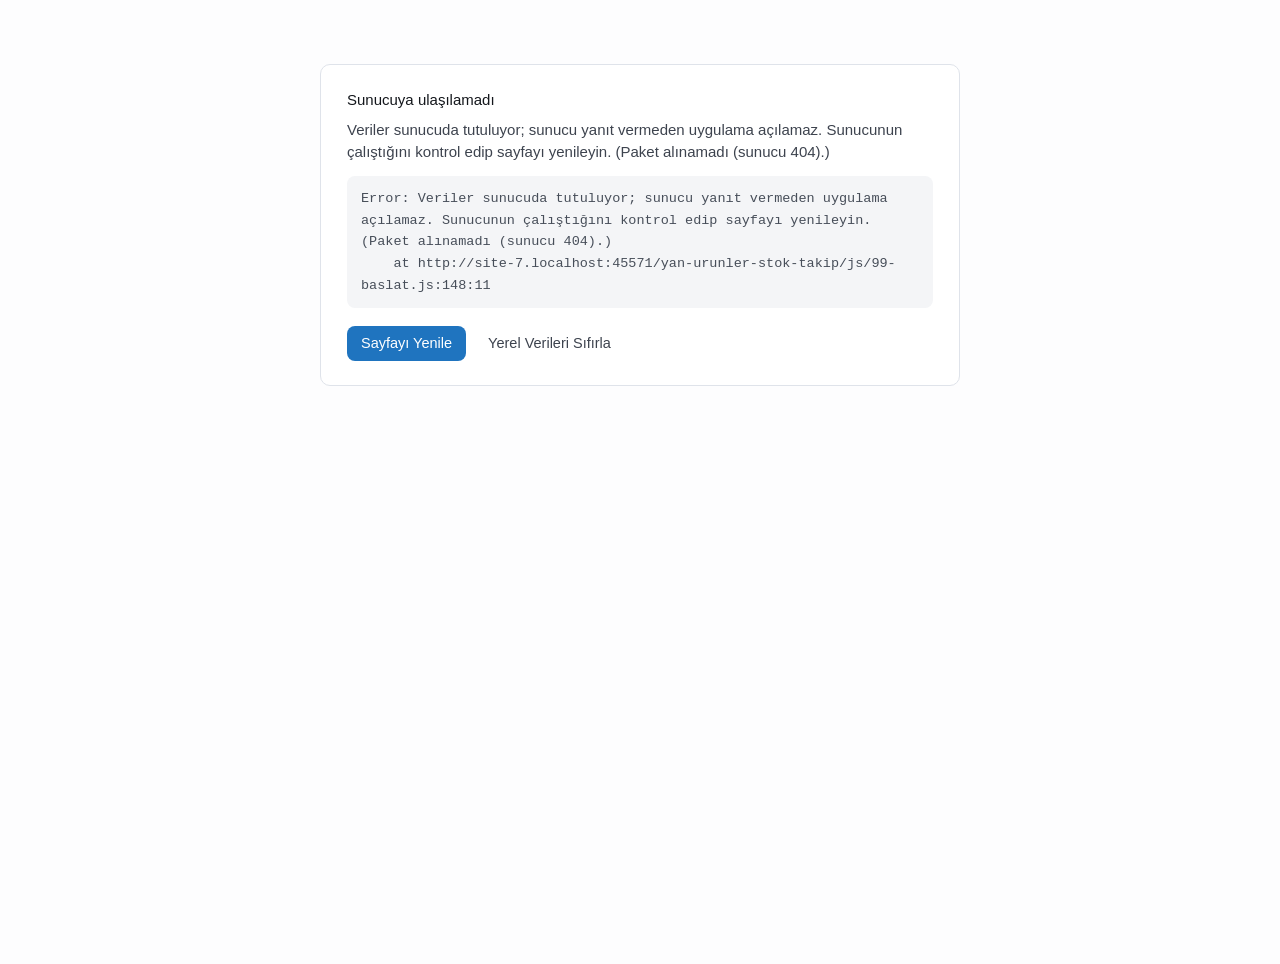
==== commit 7591e3a6: "Cuvallanan serbest kg oldu; adet gosterimi ve kat kurallari kaldirildi Kuru kuspe cuvallanan alani a" ====
--- a/yan-urunler-stok-takip/index.html
+++ b/yan-urunler-stok-takip/index.html
@@ -36,7 +36,7 @@
 <script src="js/02-hesap.js"></script>
 <script src="js/03-dogrulama.js"></script>
 <script src="js/04-servis.js"></script>
-<script src="js/05-tohum.js"></script>
+<script src="js/06-uzak.js"></script>
 <script src="js/07-yedekci.js"></script>
 <script src="js/10-kabuk.js"></script>
 <script src="js/20-anasayfa.js"></script>
--- a/yan-urunler-stok-takip/css/tema.css
+++ b/yan-urunler-stok-takip/css/tema.css
@@ -24,6 +24,10 @@
   --kenar:          #e8eaee;
   --kenar-2:        #e3e6eb;
   --kenar-3:        #dfe3ea;
+  /* Marka plakasini menuden ayiran cizgi. Kenar jetonlarindan bilerek bir
+     kademe koyu: kenar cubugunun tek yapisal ayraci odur, silik kalmamali
+     (kullanici istegi, 31.08.2026). */
+  --marka-ayrac:    #ccd2db;
   --ayrac:          #eef0f3;
   --ayrac-2:        #f3f4f7;
 
@@ -131,6 +135,7 @@
     --kenar:          rgba(148,170,210,.14);
     --kenar-2:        rgba(148,170,210,.18);
     --kenar-3:        rgba(148,170,210,.24);
+    --marka-ayrac:    rgba(160,185,225,.34);
     --ayrac:          rgba(148,170,210,.10);
     --ayrac-2:        rgba(148,170,210,.08);
 
@@ -208,6 +213,7 @@
   --kenar:          rgba(148,170,210,.14);
   --kenar-2:        rgba(148,170,210,.18);
   --kenar-3:        rgba(148,170,210,.24);
+  --marka-ayrac:    rgba(160,185,225,.34);
   --ayrac:          rgba(148,170,210,.10);
   --ayrac-2:        rgba(148,170,210,.08);
 
@@ -378,18 +384,23 @@
   white-space: nowrap;
 }
 
-/* Kenar çubuğu logo varyantı: dikey kurum logosu üstte, ad altında.
-   Görselin kendi zemini siyah olduğu için plaka gibi oturuyor; kenarlık
-   ve yarıçap onu kart diline bağlar. */
+/* Kenar çubuğu logo varyantı: kurum logosu üstte, uygulama adı altında.
+   Marka alanının AYRI ZEMİNİ YOKTUR (kullanıcı isteği, 31.08.2026): koyu
+   temada logonun arkası alttaki panelden açık kalıyordu. Ayrımı yalnız alt
+   çizgi kurar; zemin kenar çubuğunun kendi tonudur. */
 .yu-marka.logolu {
   flex-direction: column;
   align-items: stretch;
   gap: 0;
-  /* Kenar çubuğunun 22px 16px dolgusunu iptal eder: logo panelin tam
-     genişliğine oturur, kenarlarda boşluk kalmaz. Genişlik yüzdeyle
-     verildiği için kenar çubuğu daraldığında logo da kendiliğinden daralır. */
-  margin: calc(-1 * var(--yan-dolgu-y)) calc(-1 * var(--yan-dolgu-x)) 0;
-  padding: 0;
+  /* Kenar çubuğunun dolgusunu iptal eder: plaka rayın tam genişliğine
+     oturur. Genişlik yüzdeyle verildiği için ray daraldığında logo da
+     kendiliğinden daralır. */
+  margin: calc(-1 * var(--yan-dolgu-y)) calc(-1 * var(--yan-dolgu-x)) 10px;
+  /* Logo artık kenara yapışmıyor: yatay görselde "DOĞUŞ AFYON" yazısı iki
+     yanda ray kenarına değiyordu. Yan dolgu menü metin sütunuyla hizalı. */
+  padding: 16px 18px 13px;
+  /* Rayın tek yapısal ayracı; kendi jetonu var, kenar jetonlarından koyu. */
+  border-bottom: 1px solid var(--marka-ayrac);
 }
 
 .yu-marka-logo {
@@ -408,10 +419,19 @@
   user-select: none;
 }
 
+/* Amblem yalnız 58px'lik ikon rayında görünür; geniş rayda tam logo vardır. */
+.yu-marka-amblem {
+  display: none;
+  width: 40px;
+  height: auto;
+  margin: 0 auto;
+  background: transparent;
+  user-select: none;
+}
+
 /* Logonun iki sürümü var: "DOĞUŞ AFYON" yazısı açık temada koyu, koyu temada
    beyaz. Görünürlük üç tema durumunun hepsinde ayrı ayrı karşılanır. */
 .yu-marka-logo.koyu { display: none; }
-
 @media (prefers-color-scheme: dark) {
   html:not([data-tema="acik"]) .yu-marka-logo.acik { display: none; }
   html:not([data-tema="acik"]) .yu-marka-logo.koyu { display: block; }
@@ -423,8 +443,14 @@
 html[data-tema="koyu"] .yu-marka-logo.acik { display: none; }
 html[data-tema="koyu"] .yu-marka-logo.koyu { display: block; }
 
+/* Ad, ortalanmış logonun altında bir kilit (lockup) gibi durur: ortalı,
+   bir kademe küçük ve ikincil tonda — logo önde, ad arkasında okunur. */
 .yu-marka.logolu .yu-marka-ad {
-  padding: 7px var(--yan-dolgu-x) 0;
+  padding: 9px 0 0;
+  text-align: center;
+  font: 600 13.5px/1.25 var(--font);
+  letter-spacing: .04em;
+  color: var(--metin-3);
 }
 
 /* Kuru küspe giriş — silo dağıtım kartları.
@@ -483,43 +509,65 @@
   /* Ölçü büyütüldü (kullanıcı isteği, 25.08.2026): bunlar KATEGORİ
      başlıkları, menü ögelerinden ayrışmaları gerekiyordu — 12,5 -> 15px,
      harf aralığı ve dolgu da bir kademe açıldı. */
-  font: 700 15px/1.15 var(--font);
-  letter-spacing: .07em;
+  /* SADELEŞTİRME (kullanıcı isteği, 31.08.2026 akşamı: "garip oldu,
+     daha estetik sade yap").
+
+     Önceki hâlde her şey aynı anda bağırıyordu: başlık 15,5px/800 + 2px
+     çizgi, ALTINDA her sayfa adının kendi 1px alt çizgisi. 236px'lik rayda
+     bir düzine çizgi ve baştan sona kalın yazı vardı.
+
+     Yeni denge: BAŞLIK KÜÇÜLÜR AMA AYRIŞIR — 13,5px, 800 ağırlık, geniş
+     harf aralığı, ikincil ton. Sayfalar (14,5px) artık başlıktan BÜYÜK
+     olduğu için hiyerarşi tersine döner: etiket küçük, içerik büyük.
+     Çizgi 1px'e iner; küçük bir etiketin altında ince çizgi keskin okunur,
+     2px kaba kalıyordu. */
+  font: 800 13.5px/1.2 var(--font);
+  letter-spacing: .1em;
   text-transform: uppercase;
-  color: var(--metin);
-  padding: 16px 10px 10px;
-  border-bottom: 1px solid var(--kenar-3);
-  margin-bottom: 2px;
-}
+  color: var(--metin-3);
+  padding: 22px 10px 7px;
+  border-bottom: 1px solid var(--kenar-2);
+  margin-bottom: 6px;
+}
+
+/* İlk grup üst dolgusunu almaz: marka plakasının altında zaten boşluk var. */
+.yu-menu > .yu-menu-grup:first-child .yu-menu-grup-bas { padding-top: 10px; }
+
+/* Grup dışında tek başına duran öğe. Ana Sayfa 31.08.2026'da "Günlük
+   İşlemler" grubunun içine alındı; bu kural yalnız o grubun hiç çizilmediği
+   (görünür sayfası kalmadığı) yedek durumda iş görür. */
+.yu-menu > .yu-menu-oge { margin-top: 6px; }
 
 .yu-menu-oge {
   display: flex;
   align-items: center;
   gap: 11px;
   width: 100%;
-  padding: 9px 10px;
-  /* Kullanıcı eskizi (21.08.2026): grup başlığının altı ray boyunca tam
-     çizgi, öğelerin altı ise yalnız KELİME GENİŞLİĞİNDE çizgi. Bu yüzden
-     öğedeki tam genişlik defter çizgisi kaldırıldı; çizgiyi ad taşır. */
-  border-radius: 0;
-  font: 600 15px/1 var(--font);
-  color: var(--metin);
+  padding: 8px 10px;
+  /* Köşeler yuvarlandı (31.08.2026): üzerine gelince ve seçiliyken zemin
+     bir HAP gibi otursun. Eskiden köşe yoktu, zemin dikdörtgen doluyordu. */
+  border-radius: 8px;
+  /* 600 -> 500: bütün menü kalınken hiçbir şey öne çıkmıyordu. Seçili
+     sayfa 600 alır, fark oradan okunur. */
+  font: 500 14.5px/1.25 var(--font);
+  color: var(--metin-2);
   text-align: left;
   cursor: pointer;
   transition: background-color .12s, color .12s;
 }
-/* Öğe adının altı kelime kadar, İNCE ve yumuşak çizgili; sertlik yazının
-   kendisinde. Daraltılmış rayda yazıyla birlikte gizlenir. */
-.yu-menu-oge > span {
-  border-bottom: 1px solid var(--kenar-3);
-  padding-bottom: 2px;
-}
-.yu-menu-oge svg { opacity: .85; }
-.yu-menu-oge:hover { background: var(--yuzey-4); color: var(--metin); }
+/* SAYFA ADININ ALTINDAKİ ÇİZGİ KALDIRILDI (kullanıcı isteği, 31.08.2026):
+   9 sayfanın 9'unda ayrı bir alt çizgi vardı, grup çizgileriyle birlikte
+   ray çizgi doluyordu. Ayrım artık zeminle kurulur — hover ve seçili hâlde
+   hap biçiminde zemin gelir, boştayken hiçbir çizgi yoktur.
+   (Bu, 21.08.2026 tarihli "kelime genişliğinde çizgi" eskizinin yerine
+   geçer; o karar aynı gün sadeleştirme isteğiyle kaldırıldı.) */
+.yu-menu-oge svg { opacity: .55; transition: opacity .12s; }
+.yu-menu-oge:hover { background: var(--yuzey-3); color: var(--metin); }
+.yu-menu-oge:hover svg { opacity: .8; }
 .yu-menu-oge.aktif {
   background: var(--vurgu-zemin);
   color: var(--vurgu);
-  font-weight: 700;   /* taban 600; aktif bir kademe daha kalın */
+  font-weight: 600;   /* taban 500; seçili bir kademe daha kalın */
 }
 .yu-menu-oge.aktif svg { opacity: 1; }
 
@@ -755,8 +803,13 @@
 
 .yu-icerik {
   /* Yoğunluk sıkılaştırıldı (kullanıcı isteği, 21.08.2026): paneller arası
-     boşluk 20 -> 12, kenar dolgusu 26/28 -> 20/24. */
-  padding: 20px 24px;
+     boşluk 20 -> 12, kenar dolgusu 26/28 -> 20/24.
+     ÜST DOLGU 20 -> 8 (kullanıcı isteği, 02.09.2026: "hepsi için yap o zaman,
+     sadece bu sayfa için geçerli olmasın"). Başlık ve altındaki paneller
+     birlikte 12 px yukarı gelir; aralarındaki boşluk değişmez. 26.08.2026'da
+     yalnız Ana Sayfa'ya verilen .yu-ust-dar varyantı artık aynı değeri
+     yazdığı için etkisiz kaldı — kural yerinde duruyor, zararsız. */
+  padding: 8px 24px;
   display: flex;
   flex-direction: column;
   gap: 12px;
@@ -975,6 +1028,38 @@
   background: var(--olumsuz-zemin);
   color: var(--olumsuz);
 }
+
+/* KURU KÜSPE KAYIT DÜĞMELERİ — resmi görünüm (kullanıcı isteği, 02.09.2026:
+   "kaydet ve günü sıfırlayı biraz daha resmiyet kazandırsana").
+   Ortak .birincil / .tehlike kuralları DEĞİŞMEDİ; bu iki sınıf yalnız Kuru
+   Küspe ekranındaki iki düğmeye takılır (KURAL 10.5 · varyant sınıfı).
+     - köşe 8 -> 5 px: yuvarlak hap yerine düz kurumsal düğme
+     - harf aralığı hafif açık, ağırlık 600: etiket net okunur
+     - Günü Sıfırla dolgusuz çerçeveye döndü: yıkıcı eylem sessiz durur,
+       niyet fare üstüne gelince kırmızıya döner */
+.yu-dugme.yu-kk-kaydet {
+  border-radius: 5px;
+  font-weight: 600;
+  letter-spacing: .012em;
+}
+.yu-dugme.yu-kk-sifirla {
+  /* KIRMIZI HEP AÇIK (kullanıcı isteği, 02.09.2026: "günü sıfırladaki
+     kırmızılık hep açık kalsın"). Önce nötr durup fare üstündeyken
+     kırmızıya dönüyordu; artık yıkıcı olduğunu ilk bakışta söyler.
+     Dolgu yok: çerçeve ve yazı kırmızı, zemin boş — Kaydet'in dolu mavisiyle
+     yarışmaz, resmi durur. */
+  background: transparent;
+  border-color: var(--olumsuz);
+  color: var(--olumsuz);
+  border-radius: 5px;
+  font-weight: 500;
+  letter-spacing: .012em;
+}
+.yu-dugme.yu-kk-sifirla:hover:not(:disabled) {
+  background: var(--olumsuz-zemin);
+  border-color: var(--olumsuz);
+  color: var(--olumsuz);
+}
 .yu-dugme.tehlike:hover {
   background: var(--olumsuz);
   color: var(--vurgu-uzeri);
@@ -1658,7 +1743,80 @@
 .yu-kampanya-tablo .yu-secili-ad { color: var(--vurgu); font-weight: 700; }
 
 .yu-kampanya-tablo .yu-rozet { font-size: 14px; padding: 5px 11px; }
+
+/* DURUM KOLONU DÜZ YAZI (kullanıcı isteği, 01.09.2026: "Durum kısmındaki
+   geçmiş, şu anki, açık vs bunlar renkli olmasın, etiketleri renksiz yap,
+   background'u olmasın"). Kutusu ve rengi kalkar, yazı nötr tona düşer.
+   Program Hareketleri gün panelindeki Hareket kolonuyla aynı dil.
+
+   Yalnız 4. kolon: Kampanya Yönetimi'nin başka rozeti yok, ama kural
+   kolona bağlandı ki ileride eklenen bir rozet yanlışlıkla sönmesin.
+   Kutular kalkınca "Şu Anki" ile "Açık" birbirine yapışıyordu; araya orta
+   nokta girer. Kilit ikonu (yeşil/kırmızı) yerinde kalır — o bir etiket
+   değil, bakışta okunan işaret. */
+.yu-kampanya-tablo .yu-tablo tbody td:nth-child(4) .yu-rozet {
+  padding: 0;
+  border-radius: 0;
+  background: none;
+  /* Renk kalkınca yazı sönük kaldı; kalınlık ve tam metin rengi geri verir
+     (kullanıcı isteği, 01.09.2026: "yazılarını kalınlaştır"). */
+  color: var(--metin);
+  font-weight: 700;
+}
+
+.yu-kampanya-tablo .yu-tablo tbody td:nth-child(4) .yu-rozet + .yu-rozet::before {
+  content: "· ";
+  color: var(--metin-4);
+  margin-right: 2px;
+}
 .yu-kampanya-tablo .yu-dugme.kucuk { font-size: 14px; padding: 8px 12px; }
+
+/* SATIR DÜĞMELERİ EŞİT KUTUDA (kullanıcı isteği, 01.09.2026: "düzelt/kilitle,
+   düzelt/kilidi aç bunları hizalandır, en kötü kutularını eş yap, içindeki
+   yazılar değişsin").
+   ÖLÇÜLDÜ: Düzelt 85, Kilitle 78, Kilidi Aç 94 px — üç ayrı genişlik, iki
+   satırın düğmeleri birbirini tutmuyordu. Hepsi 100 px'e sabitlenir; yazı
+   ortalanır, kutu değişmez. */
+.yu-kampanya-tablo .yu-tablo tbody td:last-child .yu-dugme {
+  min-width: 100px;
+  justify-content: center;
+}
+
+/* --------------------------------------------------------------------------
+   KAMPANYA YÖNETİMİ: HÜCRE YAZILARI EŞİTLENİR (kullanıcı bildirimi,
+   01.09.2026: "satırların hepsi farklı boyutlarda, farklı yazı kalınlığında,
+   bir ortaklık yok").
+
+   ÖLÇÜLDÜ — kolon kolon eski hâli:
+     Kampanya    15,5 px / 500      Aralık      14,5 px / 600 (sayı fontu)
+     Kayıtlı Gün 14,5 px / 600      Durum         14 px / 700
+     Kilitleyen  15,5 px / 400      Düğme         14 px / 400
+   Üç ayrı punto, dört ayrı kalınlık.
+
+   YENİ ÖLÇÜ: bütün hücreler 14,5 px. Kalınlık 600; yalnız "Kilitleyen"
+   500'de kalır — o ikincil bilgidir, zaten soluk tonda. Düğme kendi ortak
+   ölçüsünde bırakıldı (14 px): o bir hücre yazısı değil.
+
+   Durum etiketleri 700'den 600'e indi; aynı gün "kalınlaştır" denmişti,
+   şimdi öbür kolonlarla eşitlendi — hepsi birlikte 600.
+   -------------------------------------------------------------------------- */
+.yu-kampanya-tablo .yu-tablo tbody td,
+.yu-kampanya-tablo .yu-tablo tbody td .yu-guclu,
+.yu-kampanya-tablo .yu-tablo tbody td .yu-mono,
+.yu-kampanya-tablo .yu-tablo tbody td .yu-zayif,
+/* Durum etiketleri de aynı puntoya gelir: yukarıdaki ortak
+   ".yu-kampanya-tablo .yu-rozet" kuralı onlara 14 px veriyordu ve tek
+   ayrık ölçü o kalmıştı (ölçüldü, 01.09.2026). */
+.yu-kampanya-tablo .yu-tablo tbody td:nth-child(4) .yu-rozet {
+  font-size: 14.5px;
+}
+
+.yu-kampanya-tablo .yu-tablo tbody td .yu-guclu,
+.yu-kampanya-tablo .yu-tablo tbody td .yu-mono,
+.yu-kampanya-tablo .yu-tablo tbody td:nth-child(4) .yu-rozet {
+  font-weight: 600;
+}
+
 
 /* Evet / Hayır seçimi — Devir Stok'taki "Yeni Kampanya Oluştur" penceresi.
    Seçilen taraf tıklandığı ANLAŞILSIN diye üç işaret birden taşır (kullanıcı
@@ -2164,6 +2322,8 @@
 .yu-giris-kart .yu-sayfa-baslik { font-size: 24px; }
 .yu-giris-kart .yu-sayfa-alt { margin-top: 6px; }
 
+/* ANA SAYFA · SOL PANEL PNG ÇIKTISI (kullanıcı isteği, 31.08.2026).
+   Görsel yeniden oluşturulmaz; LOGO.png kendi oranıyla, taşmadan gösterilir. */
 /* GİRİŞ FORMU — kullanıcı adı + parola (26.08.2026). Rol kartlarının
    (.yu-giris-roller / .yu-giris-rol) kuralları buradan kaldırıldı: giriş
    artık Şartname §3'ün istediği gibi kimlikle yapılıyor, kartlar kalmadı.
@@ -2177,6 +2337,15 @@
   text-align: left;
 }
 .yu-giris-form .yu-dugme { justify-content: center; margin-top: 4px; }
+/* İkinci düğme (Kayıt Ol) birincinin hemen altında dursun: form aralığı 14px,
+   düğmeler arasında o kadar boşluk ikisini ayrı iki karar gibi gösteriyordu.
+   Aynı kararın iki yolu — 6px yeter. */
+.yu-giris-form .yu-dugme + .yu-dugme { margin-top: -8px; }
+
+/* BENİ HATIRLA satırı (31.08.2026): parola alanı ile düğme arasında, sola
+   hizalı. Kendi zemini yok — .yu-onay-cip zaten zeminsiz. Üstteki alandan
+   biraz yaklaşır ki "parolaya ait bir seçenek" gibi okunsun. */
+.yu-giris-hatirla { margin-top: -4px; align-self: flex-start; }
 
 .yu-giris-not {
   font: 400 13.5px/1.6 var(--font);
@@ -2276,8 +2445,11 @@
   gap: 6px;
 }
 .yu-kabuk.daralt .yu-marka { padding: 0; margin-bottom: 6px; }
-.yu-kabuk.daralt .yu-marka.logolu { align-items: stretch; gap: 0; }
-.yu-kabuk.daralt .yu-marka-logo { width: 100%; border-radius: 0; }
+/* 58px ikon rayı: tam logo yerine amblem. Yazı okunmayacak kadar
+   küçüldüğü için gizlenir, amblem ortalanır. */
+.yu-kabuk.daralt .yu-marka.logolu { align-items: stretch; gap: 0; padding: 11px 0 10px; }
+.yu-kabuk.daralt .yu-yan .yu-marka.logolu .yu-marka-logo { display: none; }
+.yu-kabuk.daralt .yu-marka.logolu .yu-marka-amblem { display: block; }
 .yu-kabuk.daralt .yu-marka-ad,
 .yu-kabuk.daralt .yu-secici,
 .yu-kabuk.daralt .yu-menu-grup-bas { display: none; }
@@ -2307,9 +2479,10 @@
   }
   .yu-marka { padding: 0; margin-bottom: 6px; }
   .yu-marka-kare { width: 30px; height: 30px; border-radius: 8px; }
-  /* İkon rayında da tam genişlik: 58px'lik ray boyunca kenara sıfır oturur. */
-  .yu-marka.logolu { align-items: stretch; gap: 0; }
-  .yu-marka-logo { width: 100%; border-radius: 0; }
+  /* İkon rayında tam logo yerine amblem — yukarıdaki daralt kuralıyla aynı. */
+  .yu-marka.logolu { align-items: stretch; gap: 0; padding: 11px 0 10px; }
+  .yu-yan .yu-marka.logolu .yu-marka-logo { display: none; }
+  .yu-marka.logolu .yu-marka-amblem { display: block; }
   .yu-marka-ad,
   .yu-secici,
   .yu-menu-grup-bas { display: none; }
@@ -2580,6 +2753,12 @@
   .yu-baski-ilk-tarih tbody td:nth-child(2),
   .yu-baski-ilk-tarih tbody td:nth-child(2) * { white-space: normal !important; }
 
+  /* Uzun kolon başlıkları kâğıtta ALT ALTA sarar. ÖLÇÜLDÜ (31.08.2026, tablo
+     792px kâğıt genişliğinde kurularak): sarmadan 935px — son üç kolon
+     dışarıda kalıyordu; başlıklar sarınca 790px, tam sığıyor. Rakam hücreleri
+     nowrap KALIR, yalnız başlık sarar. */
+  .yu-baski-sig thead th { white-space: normal !important; }
+
   /* YAVRU SATIR KÂĞITTA TEK SATIR (kullanıcı isteği, 28.08.2026): yukarıdaki
      sarma kuralı "Dökmeden Çuvallıya Çevrilen, Üretimden Düşülür" metnini beş
      satıra bölüyordu. Metin nowrap'e döner ama kolonu ŞİŞİRMEZ: sarmalayan
@@ -2599,6 +2778,9 @@
   }
 
   .yu-baski-sig table { min-width: 0 !important; width: 100%; table-layout: auto; }
+  /* Sınıf TABLONUN KENDİSİNDE de olabilir (25-gunluk-rapor, 34-aylik-ozet):
+     yukarıdaki kural yalnız sarmalayıcıya konduğunda tutuyordu (31.08.2026). */
+  table.yu-baski-sig { min-width: 0 !important; width: 100%; table-layout: auto; }
   .yu-baski-sig thead th { width: auto !important; min-width: 0 !important; }
   /* .yu-baski-sig'in kendi ölçüsü, aşağıdaki genel kuralla AYNI değere
      çekildi (26.08.2026): iki kural çakışıyordu ve daha özgül olan bu,
@@ -3109,3 +3291,924 @@
     border-color: var(--kenar-3);
   }
 }
+
+
+/* ==========================================================================
+   KURU KÜSPE GÜNLÜK GİRİŞ — NEFES DOKUNUŞU (kullanıcı isteği, 31.08.2026)
+
+   Sayfa sıkışıktı: panel dolgusu 10/16, blok araları 8px. Burada YALNIZ
+   BOŞLUK değişir — dolgu, aralık, kenar boşluğu. Hiçbir kolon, satır, panel
+   ya da yazı eklenmez/çıkarılmaz (KURAL 10.4). Ortak sınıflar ezilmez:
+   her kural bu ekranın .yu-kk-ekran kabına bağlıdır (KURAL 10.5).
+
+   JS'E HİÇ DOKUNULMAZ: sayfanın kapsayıcısı :has() ile bulunur, çünkü
+   .yu-kk-ekran yalnız sol yığundur; sağdaki "Gün Sonu ve Kayıt" onun kardeşi.
+   Böylece geri alma tek adım, ve JS önbellekte kalsa bile kural çalışır.
+
+   !important NEDEN VAR: bu ekranın yerleşim ölçüleri JS'te SATIR İÇİ stil
+   olarak veriliyor (21-kuru-kuspe-giris.js). Satır içi stili yalnız
+   !important geçer. Kapsam tek ekranla sınırlı olduğu için yayılma riski yok.
+
+   GERİ ALMAK İÇİN: bu bloğun tamamını sil. Başka hiçbir yerde iz yok.
+   ========================================================================== */
+
+/* Sol yığın ile sağ "Gün Sonu ve Kayıt" sütunu arası. */
+div:has(> .yu-kk-ekran) { gap: 22px !important; }
+
+/* Sol yığındaki bloklar (tarih şeridi, adım ızgarası) arası. */
+.yu-kk-ekran { gap: 22px !important; }
+
+/* Adım 1 ile adım 2 arası. YALNIZ satır aralığı: kolon aralığı 0 kalmalı,
+   çünkü soldaki dar panel ile sağdaki geniş panel tek bir kartın iki
+   yarısıdır (.yu-cift-sol / .yu-cift-sag) — aralarına boşluk girerse kart
+   ikiye ayrılmış görünür. */
+.yu-kk-ekran > div { row-gap: 22px !important; }
+
+/* Panel içi dolgu. Asıl nefes buradan geliyor: içerik kenarlığa yapışıktı. */
+div:has(> .yu-kk-ekran) .yu-panel {
+  padding-top: 16px !important;
+  padding-bottom: 16px !important;
+  padding-left: 18px;
+  padding-right: 18px;
+}
+
+/* Panel başlığı ile içerik arası, ve içerideki bloklar arası. */
+div:has(> .yu-kk-ekran) .yu-panel-govde { gap: 13px !important; }
+
+/* Etiket + kutu blokları arası. Kenar boşluğu kullanılır ki hem dikey
+   yığında (adım panelleri) hem de iki kolonlu silo ızgarasında aynı
+   ölçüde açılsın — aralık (gap) değeri her ikisinde farklıydı. */
+div:has(> .yu-kk-ekran) .yu-alan { margin-bottom: 4px; }
+
+/* --------------------------------------------------------------------------
+   ADIM PANELLERİ DAHA İNCE (kullanıcı isteği, 31.08.2026)
+
+   "Siloya Giren" ve "Silodan Çıkan" kartları alçaltılır. YALNIZ BOŞLUK
+   kısılır: yazı ölçüsü, kutu yüksekliği, düğme ölçüsü hiç değişmez.
+   Kartın iki yarısı da (dar sol + geniş sağ) aynı değeri alır ki
+   yükseklikleri eşit kalsın. Sağdaki "Gün Sonu ve Kayıt" paneli
+   bu kuralların DIŞINDADIR, ferah kalır.
+   -------------------------------------------------------------------------- */
+
+/* Kart dolgusu. 31.08.2026 akşamı 7 -> 4: "Silodan Çıkan" kartı zaten 4 px
+   almıştı, "Siloya Giren" 7 px'te kalmıştı; iki kart eşitlendi. */
+div:has(> .yu-kk-ekran) .yu-panel.yu-cift-sol,
+div:has(> .yu-kk-ekran) .yu-panel.yu-cift-sag {
+  padding-top: 4px !important;
+  padding-bottom: 4px !important;
+}
+
+/* Başlık ile içerik arası. */
+div:has(> .yu-kk-ekran) .yu-cift-sol .yu-panel-govde,
+div:has(> .yu-kk-ekran) .yu-cift-sag .yu-panel-govde { gap: 3px !important; }
+
+/* Başlık satırının altındaki pay. */
+div:has(> .yu-kk-ekran) .yu-cift-sol .yu-panel-govde > div:first-child,
+div:has(> .yu-kk-ekran) .yu-cift-sag .yu-panel-govde > div:first-child {
+  padding-bottom: 0 !important;
+}
+
+/* Etiket + kutu blokları arası: bu iki kartta genel 4px kenar boşluğu
+   uygulanmaz, blok aralığı da bir tık kısılır. */
+div:has(> .yu-kk-ekran) .yu-cift-sol .yu-alan,
+div:has(> .yu-kk-ekran) .yu-cift-sag .yu-alan { margin-bottom: 0; }
+
+div:has(> .yu-kk-ekran) .yu-cift-sol .yu-panel-govde > div:last-child,
+div:has(> .yu-kk-ekran) .yu-cift-sag .yu-panel-govde > div:last-child {
+  gap: 3px !important;
+}
+
+/* Silo ızgarası: satır arası ve üstündeki pay kısılır. Kutuların GENİŞLİĞİ
+   ve yüksekliği aynı kalır. Kolon sayısına DOKUNULMAZ: ızgara auto-fit ile
+   ekrana göre kendi kendine 1/2/3 kolona iniyor; sabitlenirse dar ekranda
+   kutular birbirinin üstüne biniyor (denendi, 1250 px'te 151 px taşma).
+   Izgara sınıfsız ve JS'te satır içi kuruluyor (21-kuru-kuspe-giris.js:621),
+   o yüzden satır içi stilin kendisinden yakalanır. */
+div:has(> .yu-kk-ekran) .yu-cift-sag div[style*="minmax(200px"] {
+  gap: 8px !important;
+  margin-top: 8px !important;
+}
+
+/* --------------------------------------------------------------------------
+   "SİLODAN ÇIKAN" KARTI BİR TIK DAHA DAR (kullanıcı isteği, 31.08.2026)
+
+   Gerekçe kullanıcının sözü: bu kartta çoğu gün tek satır doluyor
+   ("Bugün Satılan Dökme Kuru Küspe"), o yüzden "Siloya Giren" kadar yer
+   kaplamasın. Ölçüldü (1920 px ekran): Siloya Giren 236 px, Silodan Çıkan
+   176 -> 164 px.
+
+   Kartın iki yarısı da aynı değeri alır ki yükseklikleri eşit kalsın; sağ
+   yarı .yu-serit-cikan'ın hemen ardından gelen kardeştir.
+   YİNE YALNIZ BOŞLUK: yazı, kutu ve düğme ölçüleri değişmez.
+   -------------------------------------------------------------------------- */
+div:has(> .yu-kk-ekran) .yu-serit-cikan,
+div:has(> .yu-kk-ekran) .yu-serit-cikan + .yu-cift-sag {
+  padding-top: 5px !important;
+  padding-bottom: 5px !important;
+}
+
+div:has(> .yu-kk-ekran) .yu-serit-cikan .yu-panel-govde,
+div:has(> .yu-kk-ekran) .yu-serit-cikan + .yu-cift-sag .yu-panel-govde {
+  gap: 4px !important;
+}
+
+div:has(> .yu-kk-ekran) .yu-serit-cikan .yu-panel-govde > div:last-child,
+div:has(> .yu-kk-ekran) .yu-serit-cikan + .yu-cift-sag .yu-panel-govde > div:last-child {
+  gap: 3px !important;
+}
+
+div:has(> .yu-kk-ekran) .yu-serit-cikan + .yu-cift-sag div[style*="minmax(200px"] {
+  margin-top: 4px !important;
+}
+
+/* --------------------------------------------------------------------------
+   "ÇUVALLAMA İÇİN ÇIKACAK" BLOĞU DA DAR (kullanıcı isteği, 31.08.2026)
+
+   Bu blok her gün görünmez: yalnız üretilenden fazla çuvallandığında
+   "Silolardan Çek" panelinin altında, kırmızı ayracın ardından açılır.
+   Açıldığında kart 166 -> 377 px'e çıkıyordu.
+
+   Yine YALNIZ BOŞLUK kısılır. Kırmızı ayraca, yazı ölçülerine, kutulara ve
+   "Temizle" düğmesine dokunulmaz.
+
+   SEÇİCİLER YAPISALDIR: bu bloğun sarmalayıcıları JS'te sınıfsız kuruluyor
+   (21-kuru-kuspe-giris.js · dagitimKutusu + kalemKur). 21-kuru-kuspe-giris.js
+   içinde "Silolardan Çek" panelinin iç yapısı değişirse burası da gözden
+   geçirilmeli.
+   -------------------------------------------------------------------------- */
+
+/* "Satış için çıkacak" / ayraç / "Çuvallama için çıkacak" arası. */
+div:has(> .yu-kk-ekran) .yu-serit-cikan + .yu-cift-sag
+  .yu-panel-govde > div:last-child > div { gap: 8px !important; }
+
+/* Kalem içi: başlık satırı / açıklama cümlesi / silo kutuları arası. */
+div:has(> .yu-kk-ekran) .yu-serit-cikan + .yu-cift-sag
+  .yu-panel-govde > div:last-child > div > div { gap: 6px !important; }
+
+/* Silo kutuları ile "Temizle" düğmesi arası. */
+div:has(> .yu-kk-ekran) .yu-serit-cikan + .yu-cift-sag
+  .yu-panel-govde > div:last-child > div > div > div:last-child { gap: 6px !important; }
+
+/* --------------------------------------------------------------------------
+   "SİLOLARA DAĞIT" İÇERİĞİ DİKEYDE ORTALANIR (kullanıcı isteği, 31.08.2026)
+
+   ÖLÇÜLDÜ (1920 px ekran, kart 236 px):
+     başlık altındaki bant  187 px
+     içerik                 120 px
+     üstte 6 px, ALTTA 61 px boşluk kalıyordu — içerik tepeye yapışıktı.
+   Ortalandıktan sonra: üstte 34, altta 32 px.
+
+   Kart yüksekliğini SOL yarı ("Siloya Giren", iki kutu) belirliyor; sağ
+   yarıda yalnız silo kutuları var, bu yüzden altta boşluk kalıyor.
+   "Silolardan Çek" panelinde bu sorun YOK (ölçüldü: altta 1 px boşluk),
+   oraya dokunulmadı.
+
+   -3px NEDEN: .yu-panel-govde'nin 6 px başlık aralığı ortalamanın üstüne
+   bindiği için üst boşluk alt boşluktan 6 px fazla çıkıyordu; yarısı geri
+   alınır. Aralık değiştirilirse bu değer de yarısı kadar güncellenmeli.
+
+   padding-top SIFIRLANIR: JS'teki ilkSatirHizala() sağ panelin ilk kutusunu
+   sol panelin ilk kutusuyla hizalamak için buraya satır içi dolgu yazıyor
+   (21-kuru-kuspe-giris.js:963). Kullanıcı hizalama yerine ORTALAMA istedi;
+   iki kural üst üste binmesin diye dolgu !important ile susturulur.
+
+   Dar ekranda (silolar alt alta düşünce) sağ yarı uzar, ortalanacak boşluk
+   kalmaz; o durumda başlık ile içerik arasında 3 px kalır (1250 px'te
+   ölçüldü), yapışma olmaz.
+   -------------------------------------------------------------------------- */
+div:has(> .yu-kk-ekran) .yu-serit-giren + .yu-cift-sag {
+  display: flex;
+  flex-direction: column;
+}
+
+div:has(> .yu-kk-ekran) .yu-serit-giren + .yu-cift-sag .yu-panel-govde { flex: 1; }
+
+div:has(> .yu-kk-ekran) .yu-serit-giren + .yu-cift-sag
+  .yu-panel-govde > div:last-child {
+  flex: 1;
+  justify-content: center;
+  padding-top: 0 !important;
+}
+
+div:has(> .yu-kk-ekran) .yu-serit-giren + .yu-cift-sag
+  .yu-panel-govde > div:last-child > * { margin-top: -3px; }
+
+/* --------------------------------------------------------------------------
+   SOL PANELDEKİ KUTU ETİKETLERİ FERAHLAR (kullanıcı isteği, 31.08.2026)
+
+   ÖLÇÜLDÜ (1900 px ekran): "Bugün Satılan Dökme Kuru Küspe" etiketinin
+   ÜSTÜNDE 4 px, ALTINDA 6 px boşluk vardı; "Bugün Üretilen Dökme Kuru
+   Küspe" için 6 ve 6. Yazı başlığa ve kutuya yapışık duruyordu.
+
+   Etikete üstten 4, alttan 3 px dolgu verilir — yazı ölçüsü, kutu ölçüsü
+   ve satır yüksekliği değişmez, yalnız etrafında yer açılır.
+
+   "Çuvallanan" etiketi de kapsama alınır: aynı yığında duran aynı türden
+   etiket, dışarıda kalsa iki satırın ritmi bozulurdu.
+
+   Kapsam SOL yarılardır (.yu-cift-sol). Sağdaki silo kutularının
+   "Silo 1 · gün başı X kg" etiketleri bu kuralın dışındadır.
+   -------------------------------------------------------------------------- */
+div:has(> .yu-kk-ekran) .yu-cift-sol .yu-alan > .yu-etiket {
+  padding-top: 4px;
+  padding-bottom: 3px;
+}
+
+/* --------------------------------------------------------------------------
+   SONUÇ SATIRI KARTIN ALTINA OTURUR (kullanıcı isteği, 31.08.2026)
+
+   ÖLÇÜLDÜ: "Satış için çıkacak · 0 kg" satırının ALTINDA 10 px boş yer
+   kalıyordu; satır havada duruyordu. Sebep, kartın yüksekliğini sağ yarının
+   ("Silolardan Çek") belirlemesi — sol yarının içeriği daha kısa.
+
+   Sonuç satırı margin-top:auto ile aşağı çekilir: boşluk üstüne geçer.
+   Sonrası: üstünde 12, altında 1 px. Kart boyu DEĞİŞMEZ (167 px).
+
+   "Siloya Giren" kartında da aynı kural yazılıdır ama orada boşluk zaten
+   1 px olduğu için hiçbir şey değişmez — iki kart aynı davranışta kalsın.
+   -------------------------------------------------------------------------- */
+div:has(> .yu-kk-ekran) .yu-cift-sol {
+  display: flex;
+  flex-direction: column;
+}
+
+div:has(> .yu-kk-ekran) .yu-cift-sol .yu-panel-govde { flex: 1; }
+
+div:has(> .yu-kk-ekran) .yu-cift-sol .yu-panel-govde > div:last-child { flex: 1; }
+
+div:has(> .yu-kk-ekran) .yu-cift-sol
+  .yu-panel-govde > div:last-child > *:last-child { margin-top: auto; }
+
+/* --------------------------------------------------------------------------
+   "SİLODAN ÇIKAN" KARTI SON KEZ DARALIR (kullanıcı isteği, 31.08.2026)
+
+   ÖLÇÜLDÜ (1900 px ekran): kart 186 px'ti ve bunun 23 PİKSELİ, sağdaki ilk
+   silo kutusunu soldaki "Bugün Satılan Dökme Kuru Küspe" kutusuyla aynı
+   satıra getirmek için JS'in koyduğu dolguydu (ilkSatirHizala,
+   21-kuru-kuspe-giris.js:963). Kutularda kullanılmayan, sırf hizalama için
+   harcanan yer.
+
+   "Siloya Giren" kartında bu hizalama zaten ortalamayla değiştirilmişti;
+   burada da aynısı yapılır. Sonuç: 186 -> 163 px. Yazı, kutu ve düğme
+   ölçüleri değişmez.
+
+   AYRICA DOLGU EŞİTLENİR: yukarıdaki "ADIM PANELLERİ DAHA İNCE" bloğundaki
+   .yu-panel.yu-cift-sol kuralı (üç sınıf) bu kartın sol yarısına ait iki
+   sınıflı kuralı özgüllükle yeniyordu; sol yarı 7 px, sağ yarı 5 px dolgu
+   alıyordu. Aynı kartın iki yarısı artık ikisi de 5 px.
+   -------------------------------------------------------------------------- */
+div:has(> .yu-kk-ekran) .yu-panel.yu-serit-cikan {
+  padding-top: 5px !important;
+  padding-bottom: 5px !important;
+}
+
+div:has(> .yu-kk-ekran) .yu-serit-cikan + .yu-cift-sag .yu-panel-govde { flex: 1; }
+
+div:has(> .yu-kk-ekran) .yu-serit-cikan + .yu-cift-sag
+  .yu-panel-govde > div:last-child {
+  flex: 1;
+  justify-content: center;
+  padding-top: 0 !important;
+}
+
+/* --------------------------------------------------------------------------
+   "SİLODAN ÇIKAN" KARTINDA KALAN BOŞLUKLAR (kullanıcı isteği, 31.08.2026)
+
+   ÖLÇÜLDÜ (1900 px): kart 163 px = 10 dolgu + 34 başlık + 4 aralık + 113
+   içerik. Kullanıcının işaret ettiği "Satış için çıkacak üstündeki boşluk"
+   9 px ve SOL yarıdadır; kartın boyunu SAĞ yarı belirlediği için onu
+   kısmak kartı kısaltmaz. Bu yüzden sağ yarıdaki paylar kısılır.
+
+   Kalan tek büyük kalem "Temizle" düğmesinin satırıdır (yaklaşık 34 px);
+   o bir düğmeyi yerinden oynatmak demek, kullanıcıya soruldu.
+   -------------------------------------------------------------------------- */
+div:has(> .yu-kk-ekran) .yu-panel.yu-serit-cikan,
+div:has(> .yu-kk-ekran) .yu-serit-cikan + .yu-cift-sag {
+  padding-top: 4px !important;
+  padding-bottom: 4px !important;
+}
+
+div:has(> .yu-kk-ekran) .yu-serit-cikan .yu-panel-govde,
+div:has(> .yu-kk-ekran) .yu-serit-cikan + .yu-cift-sag .yu-panel-govde {
+  gap: 3px !important;
+}
+
+/* Silo ızgarasının üstündeki pay.
+   Başlığın alt çizgisi ile ilk silo satırı arası, iki adımda açıldı
+   (kullanıcı isteği, 31.08.2026): 5 px -> 8 px -> 11 px.
+   Üst pay değerleri sırasıyla 2 -> 5 -> 8 px; kalan 3 px gövde aralığıdır. */
+div:has(> .yu-kk-ekran) .yu-serit-cikan + .yu-cift-sag
+  div[style*="minmax(200px"] { margin-top: 8px !important; }
+
+div:has(> .yu-kk-ekran) .yu-serit-cikan + .yu-cift-sag
+  .yu-panel-govde > div:last-child > div > div > div:last-child { gap: 4px !important; }
+
+/* --------------------------------------------------------------------------
+   SONUÇ SATIRI YUKARI ALINIR (kullanıcı isteği, 31.08.2026 — önceki kararın
+   yerine geçer)
+
+   Daha önce "Satış için çıkacak · 0 kg" satırı margin-top:auto ile kartın
+   ALTINA yaslanmıştı (aynı gün, "bu yazıyı biraz aşağıya çekebilirsin").
+   Kullanıcı şimdi tersini istedi: satır YUKARI itilir, altındaki boşluk
+   aşağıda toplanır. Bu blok, yukarıdaki "SONUÇ SATIRI KARTIN ALTINA OTURUR"
+   kuralını iptal eder — o blok tarihçe olarak yerinde durur.
+
+   Ölçüldü: "Satış için çıkacak" 9 px yukarı çıkar. "Siloya girecek" satırında
+   zaten boşluk yoktu, orada bir şey değişmez.
+
+   NOT: kartın ALT KENARI bu değişiklikle yukarı gelmez; kartın boyunu sağ
+   yarı ("Silolardan Çek") belirliyor.
+   -------------------------------------------------------------------------- */
+div:has(> .yu-kk-ekran) .yu-cift-sol
+  .yu-panel-govde > div:last-child > *:last-child { margin-top: 0; }
+
+/* --------------------------------------------------------------------------
+   BOŞ İPUCU SATIRI YER KAPLAMASIN (kullanıcı isteği, 31.08.2026)
+
+   ÖLÇÜLDÜ: "Çuvallanan" alanı 83 px, "Bugün Üretilen" alanı 77 px'ti. Fark,
+   içi BOŞKEN de akışta duran ipucu satırı: kendi yüksekliği 0 ama .yu-alan'ın
+   6 px aralığından bir pay alıyordu. Rakam girilince ("1.000 çuval · …")
+   satır dolar ve kural kendiliğinden devre dışı kalır.
+   -------------------------------------------------------------------------- */
+div:has(> .yu-kk-ekran) .yu-alan > .yu-yardim:empty,
+div:has(> .yu-kk-ekran) .yu-alan > .yu-alan-hata:empty { display: none; }
+
+/* --------------------------------------------------------------------------
+   DEĞER KUTULARI %10 ALÇALIR (kullanıcı isteği, 31.08.2026)
+
+   ÖLÇÜLDÜ (1900 px), yükseklikler kenarlık dâhil:
+     sol panel kutusu  44,7 px = 9 + 9 dolgu + 24,7 satır + 2 kenarlık
+     silo kutusu       41,8 px = 8 + 8 dolgu + 23,8 satır + 2 kenarlık
+
+   %10 YALNIZ DİKEY DOLGUDAN alınır — yazı ölçüsü, satır yüksekliği ve
+   kenarlık aynı kalır, GENİŞLİK hiç değişmez (yan dolgulara dokunulmuyor).
+     sol panel  9   -> 6,75 px  => 44,7 -> 40,2 px  (%90)
+     silo       8   -> 5,90 px  => 41,8 -> 37,6 px  (%90)
+
+   Kutunun içindeki "kg" eki ve "Hepsini Ekle" düğmesi kutunun yüksekliğine
+   bağlı olduğu için onlar da birlikte iner; ayrı kural gerekmez.
+
+   Kapsam bu ekranla sınırlıdır; ortak .yu-girdi ölçüsü ezilmez (KURAL 10.5).
+   Tarih kutusu dışarıdadır — o bir denetim, değer satırı değil.
+   -------------------------------------------------------------------------- */
+/* !important: sol paneldeki kutuların dikey dolgusu JS'te SATIR İÇİ
+   veriliyor (9px), satır içi stili yalnız !important geçer. */
+div:has(> .yu-kk-ekran) .yu-cift-sol .yu-alan .yu-girdi {
+  padding-top: 6.75px !important;
+  padding-bottom: 6.75px !important;
+}
+
+div:has(> .yu-kk-ekran) .yu-cift-sag .yu-alan .yu-girdi {
+  padding-top: 5.9px;
+  padding-bottom: 5.9px;
+}
+
+/* --------------------------------------------------------------------------
+   "GÜN SONU VE KAYIT" PANELİ BİR TIK SIKIŞIR (kullanıcı isteği, 01.09.2026)
+
+   Kullanıcının sözü: "içeridekileri biraz daha boşluklara doğru sıkıştır az
+   ama, mesela silo 1'i üste doğru yaklaştır, alttakileri de silo 1'e doğru."
+
+   ÖLÇÜLDÜ (1500 px ekran, panel 654 px):
+     başlık çizgisi -> Silo 1      13 px
+     Silo 3 -> uyarı kutusu        27 px   (13 gövde aralığı + 14 üst dolgu)
+     uyarı -> ayraç -> Kaydet      13 + 13 px
+
+   Yalnız BOŞLUK kısılır: silo kartları, uyarı kutusu, ayraç ve düğmeler
+   aynı ölçüde kalır.
+     gövde aralığı              13 -> 9 px
+     başlık alt payı             5 -> 3 px
+     durum alanı üst dolgusu    14 -> 6 px   (JS'te satır içi verildiği için
+                                              !important şart)
+
+   Yukarıdaki "ADIM PANELLERİ DAHA İNCE" bloğundaki "Gün Sonu ve Kayıt paneli
+   bu kuralların DIŞINDADIR, ferah kalır" notu bilerek gevşetilir; panel yine
+   sol kartlardan ferah durur.
+
+   SEÇİCİ: bu ekranın sınıfsız tek paneli odur — sol kartların hepsi
+   .yu-cift-sol / .yu-cift-sag taşır.
+   -------------------------------------------------------------------------- */
+div:has(> .yu-kk-ekran) .yu-panel:not(.yu-cift-sol):not(.yu-cift-sag)
+  .yu-panel-govde { gap: 9px !important; }
+
+/* Başlık satırının altındaki pay: Silo 1 yukarı gelir. */
+div:has(> .yu-kk-ekran) .yu-panel:not(.yu-cift-sol):not(.yu-cift-sag)
+  .yu-panel-govde > div:first-child { padding-bottom: 3px !important; }
+
+/* Silo ızgarası ile altındaki durum alanı arası: uyarı, durum kutusu ve
+   düğmeler Silo 3'e yaklaşır. */
+div:has(> .yu-kk-ekran) .yu-panel:not(.yu-cift-sol):not(.yu-cift-sag)
+  .yu-panel-govde > div:nth-child(3) { padding-top: 6px !important; }
+
+/* --------------------------------------------------------------------------
+   "SİLOLARA DAĞIT" / "SİLOLARDAN ÇEK" BAŞLIKLARI SERTLEŞİR
+   (kullanıcı isteği, 01.09.2026: "bu yazılar biraz silik, bunları sertleştir")
+
+   ÖNCE: 600 ağırlık, var(--metin-3) — koyu temada #c0c7d0, açık temada
+   #3d434e. Soldaki "Siloya Giren" / "Silodan Çıkan" başlıklarının yanında
+   sönük kalıyordu.
+
+   SONRA: var(--metin) — koyu temada #ecf0f3, açık temada #14171c. Kartın iki
+   yarısının başlığı artık aynı tonda.
+
+   KALINLIK 600 -> 700 -> 800 (kullanıcı istekleri, 01.09.2026:
+   "sertleştir", "biraz daha arttır").
+
+   ARA KALINLIK YOK: gövde yazı tipinin (Helvetica Neue / Arial) 700 ile 800
+   arasında kademesi yoktur. ÖLÇÜLDÜ — "Silolara Dağıt" metninin genişliği:
+     700 · 720 · 750 · 780  ->  120,94 px  (dördü de birebir aynı)
+     800 · 900              ->  132,94 px
+   Yani "font-weight: 750" yazmak 700'e döner.
+
+   KONTUR DENENDİ, GERİ ALINDI: ara kalınlığı taklit etmek için 700'ün
+   üstüne 0,3 px -webkit-text-stroke çizilmişti. Kullanıcı bildirdi
+   ("gölgeli gibi duruyor, arkasından takip ediyormuş gibi", "3d gibi
+   duruyor"): kontur harfin dış çizgisinin ORTASINA oturuyor, alt piksel
+   yumuşatmayla ikinci bir siluet gibi okunuyor. Kaldırıldı — bu ekranda
+   ara kalınlık taklit edilmez, ya 700 ya 800.
+
+   YAZI ÖLÇÜSÜ, büyük harf ve harf aralığı AYNEN kalır; değişen yalnız
+   renk ve kalınlık. Başlık şeridinin yüksekliği sabit (34 px), etkilenmez.
+
+   !important: renk ve yazı JS'te satır içi veriliyor
+   (21-kuru-kuspe-giris.js · altEtiket).
+   -------------------------------------------------------------------------- */
+div:has(> .yu-kk-ekran) .yu-cift-sag .yu-panel-govde > div:first-child > div {
+  color: var(--metin) !important;
+  font-weight: 800 !important;
+}
+
+/* --------------------------------------------------------------------------
+   EKRANDAKİ SİLİK YAZILAR SERTLEŞİR (kullanıcı isteği, 01.09.2026:
+   "Silo 1 2 3 yazıları da silik", "Hepsini Ekle ve Temizle düğmelerini de
+   beyazlaştır", "tüm sayfayı bir incele, silik olmasın")
+
+   SAYFANIN TAMAMI TARANDI: her yazının rengi ile arkasındaki zemin
+   ölçülüp karşıtlık oranı hesaplandı. Aşağıdakiler bir kademe yukarı
+   çıkar. YALNIZ RENK VE KALINLIK değişir; hiçbir yazı, kolon ya da
+   düğme eklenmez/çıkarılmaz (KURAL 10.4).
+
+   DIŞARIDA BIRAKILANLAR (bilerek):
+     · "Kaydet", "Bugün", "Sonraki Gün" — bunlar KAPALI (disabled) düğmeler;
+       soluklukları durumun kendisidir, açıkken zaten parlak.
+     · "Önceki Gün" — bağlantı mavisi, kendi rengiyle okunur.
+   -------------------------------------------------------------------------- */
+
+/* 1) "Silolara Dağıt" / "Silolardan Çek" kutularının üstündeki Silo 1-2-3
+      adları. 600/13,5px/var(--metin-2) idi.
+
+      01.09.2026 (kullanıcı isteği): "2 px büyüt ve Siloya Giren / Silodan
+      Çıkan yazılarının fontunda, stilinde, sertliğinde olsun; sadece boyutu
+      farklı olsun." O başlıkların ölçüsü 700 20px/1.2 var(--font),
+      harf aralığı -.014em, renk var(--metin)
+      (21-kuru-kuspe-giris.js · adimBasligi). Buradaki fark yalnız BOY:
+      13,5 -> 15,5 px, aynı gün kullanıcı isteğiyle 14,5 px'e indi.
+
+      !important: renk ve yazı JS'te satır içi (dagitimKutusu · adEl). */
+div:has(> .yu-kk-ekran) .yu-cift-sag
+  div[style*="minmax(200px"] > div > div:first-child > span {
+  color: var(--metin) !important;
+  font-weight: 700 !important;
+  font-size: 14.5px !important;
+  line-height: 1.2 !important;
+  letter-spacing: -.014em !important;
+}
+
+/* 2) "Hepsini Ekle" ve "Temizle" düğmeleri. Ortak .yu-dugme.sade kuralı
+      var(--metin-3) veriyor; bu ekranda tam metin rengine çıkar ve
+      kalınlaşır. !important: "Hepsini Ekle"nin yazı ölçüsü JS'te satır içi
+      veriliyor (font: 500 13px), satır içi stili yalnız !important geçer.
+      Kenarlıklara DOKUNULMAZ: ikisinin de çizgisi satır içi tanımlı. */
+div:has(> .yu-kk-ekran) .yu-dugme.sade {
+  color: var(--metin) !important;
+  font-weight: 600 !important;
+}
+
+/* 3) Kutuların içindeki "kg" eki: var(--metin-5) -> var(--metin-3).
+      Bir kademe yukarı; rakamla yarışmaz ama okunur. */
+div:has(> .yu-kk-ekran) .yu-girdi-sag { color: var(--metin-3); }
+
+/* 4) "3" rozeti. Ötekiler yeşil/kırmızı ve okunuyordu; mavi rozetin
+      karşıtlığı 2,4'te kalıyordu (ölçüldü). var(--vurgu-koyu) iki temada da
+      zemininden uzaklaşır: koyuda daha açık, açıkta daha koyu mavi. */
+div:has(> .yu-kk-ekran) .yu-panel:not(.yu-cift-sol):not(.yu-cift-sag)
+  .yu-panel-govde > div:first-child > span:first-child {
+  color: var(--vurgu-koyu) !important;
+}
+
+/* --------------------------------------------------------------------------
+   "GÜN SONU VE KAYIT" RAKAMLARI BİRAZ BÜYÜR (kullanıcı isteği, 01.09.2026:
+   "sayı değerlerini birazcık büyüt, az ama")
+
+   Bu ölçüler daha önce iki kez KÜÇÜLTÜLMÜŞTÜ (31.08.2026: 22 -> 19 -> 17,5).
+   Şimdi bir tık geri alınır; eski 19'a çıkılmaz.
+     gün sonu rakamı            17,5 -> 18,5 px
+     gün başı (üstü çizili)       14 -> 15 px
+     fark ("+100.000 kg Eklenir") 14 -> 15 px
+   Sıralama korunur: gün sonu en büyük. Kart dolgusu ve aralıkları değişmez.
+
+   Üstü çizili gün başı bir de renk alır: var(--metin-3) -> var(--metin-2).
+   Aradaki "→" oku da var(--metin-5) -> var(--metin-3).
+
+   SEÇİCİLER YAPISALDIR: kart = [silo adı] [sayı satırı] [doluluk çubuğu];
+   sayı satırı = [gün başı] [ok] [gün sonu] [fark]. Kartın iç yapısı
+   değişirse (21-kuru-kuspe-giris.js · siloIzgara döngüsü) burası da
+   gözden geçirilmeli. !important: ölçüler JS'te satır içi veriliyor.
+   -------------------------------------------------------------------------- */
+div:has(> .yu-kk-ekran) .yu-panel:not(.yu-cift-sol):not(.yu-cift-sag)
+  .yu-panel-govde > div:nth-child(2) > div > div:nth-child(2) > span:nth-child(3) {
+  font-size: 18.5px !important;
+}
+
+div:has(> .yu-kk-ekran) .yu-panel:not(.yu-cift-sol):not(.yu-cift-sag)
+  .yu-panel-govde > div:nth-child(2) > div > div:nth-child(2) > span:nth-child(1) {
+  font-size: 15px !important;
+  color: var(--metin-2) !important;
+}
+
+div:has(> .yu-kk-ekran) .yu-panel:not(.yu-cift-sol):not(.yu-cift-sag)
+  .yu-panel-govde > div:nth-child(2) > div > div:nth-child(2) > span:nth-child(2) {
+  color: var(--metin-3) !important;
+}
+
+div:has(> .yu-kk-ekran) .yu-panel:not(.yu-cift-sol):not(.yu-cift-sag)
+  .yu-panel-govde > div:nth-child(2) > div > div:nth-child(2) > span:nth-child(4) > span {
+  font-size: 15px !important;
+}
+
+
+
+/* --------------------------------------------------------------------------
+   ANA SAYFA SİLO KARTLARI DARALIR (kullanıcı isteği, 01.09.2026:
+   "sınırı daraltılsın, küçültülsün, az ama")
+
+   YALNIZ KARTIN ÇERÇEVESİ kısılır. Yazı, ikon ve sayı ölçüleri AYNEN kalır —
+   silo çizimi de (104×151 px) dokunulmadan durur.
+     dolgu    13/15 -> 10/12 px
+     başlık ile gövde arası  11 -> 9 px
+   Kartın içindeki iki boşluk daha JS'te kısıldı (js/20-anasayfa.js ·
+   siloKarti): çizim ile yazı sütunu arası 14 -> 11, sütun içi 10 -> 8 px.
+   Ayrıca "Kalan kapasite …" satırı kaldırıldı — aynı istekte.
+
+   Kapsam yalnız bu üç karttır: sınıf JS'te bu karta veriliyor, ortak
+   .yu-kpi ölçüsü ezilmez (KURAL 10.5) — Günlük Stok Durumu ve öbür
+   ekranlardaki KPI kartları eski ölçüsünde kalır.
+   -------------------------------------------------------------------------- */
+.yu-kpi.yu-silo-kart {
+  /* Alt dolgu 10 -> 7 px (kullanıcı isteği, 01.09.2026: "alt kenarını biraz
+     yukarı çek 3 px kadar, ama silo ikonu vs sabit kalsın").
+     YALNIZ ALT KENAR gelir: üst dolgu, başlık, gövde ve aradaki boşluk aynı
+     kaldığı için içerideki hiçbir öğe yerinden oynamaz — kartın altındaki
+     boş şerit kısalır. Aynı gün bir kez daha 7 -> 4 px indi. */
+  padding: 10px 12px 4px;
+  gap: 9px;
+}
+
+/* Kart başlığı (Silo 1 · Silo 2 · Silo 3) 2 px büyür (kullanıcı isteği,
+   01.09.2026). Başlık şeridinin yüksekliğini yanındaki ikon kutusu
+   belirliyor; yazı büyüse de satır yerinden oynamaz. */
+.yu-kpi.yu-silo-kart .yu-kpi-etiket { font-size: 16px; }
+
+/* --------------------------------------------------------------------------
+   ANA SAYFA: SİLO KARTLARI %5, GRAFİK PANELİ %8 KÜÇÜLÜR
+   (kullanıcı isteği, 01.09.2026: "en üstteki silo 1-2-3'ü çok az küçült %5
+   kadar + Dökme Üretim – Dökme Satış kısmını da %8 civarında küçült")
+
+   zoom KULLANILDI çünkü istenen ORANSAL küçülme: yazı, ikon, silo çizimi,
+   çubuk, dolgu ve boşluk hepsi aynı oranda iner. Tek tek ölçü düşürmek
+   oranı bozar (yazı 5 küçülürken dolgu 5 küçülmez).
+
+   zoom bir DÜZEN ölçüsüdür, transform gibi görsel bir taşıma değil: kart
+   kabını doldurmaya devam eder, altındaki içerik yukarı kayar, boşluk
+   kalmaz. Chromium ve Safari'de eskiden beri var; Firefox 126'dan beri
+   standart. Bu ekran Windows'ta Edge/Chrome ile açılıyor.
+
+   GERİ ALMAK İÇİN: bu iki kuralı sil. Kartların ve grafiğin kendi ölçüleri
+   hiç değişmedi, oldukları gibi duruyor.
+   -------------------------------------------------------------------------- */
+.yu-kpi.yu-silo-kart { zoom: .95; }
+
+/* Kartın alt satırlarındaki rakamlar (Devir · En Son Giren · En Son Çıkan)
+   AZ BÜYÜR (kullanıcı isteği, 01.09.2026: "sayı boyutlarını büyütsene, şu
+   anda küçükler okunması zor — az büyüt"). 14,5 -> 15,5 px; kartın %5
+   küçülmesiyle birlikte ekranda 13,8 -> 14,7 px eder.
+   Etiketler (13,5 px), büyük rakam (26 px) ve doluluk yüzdesi (19 px)
+   AYNEN kalır; satır yüksekliği değişmez. */
+.yu-kpi.yu-silo-kart .yu-mono { font-size: 15.5px; }
+
+/* Kartın büyük rakamı ve yanındaki kapasite eki 4'er px büyür (kullanıcı
+   isteği, 01.09.2026): 26 -> 30 px ve 15 -> 19 px. Kartın %5 küçülmesiyle
+   ekranda 24,7 -> 28,5 ve 14,3 -> 18,1 px eder.
+   !important: kapasite eki JS'te SATIR İÇİ yazı ölçüsü taşıyor
+   (js/20-anasayfa.js · birimEki). */
+.yu-kpi.yu-silo-kart .yu-kpi-deger { font-size: 30px; }
+
+.yu-kpi.yu-silo-kart .yu-kpi-deger > span:last-child { font-size: 19px !important; }
+
+.yu-panel.yu-grafik-kucult {
+  zoom: .92;
+  /* Üst ve alt dolgu 14 -> 11 px (kullanıcı isteği, 01.09.2026: "alt ve üst
+     değerlerini biraz sıkıştır, 3 px kadar"). Panel %8 küçük olduğu için
+     ekranda 12,9 -> 10,1 px eder; panel 5,5 px kısalır.
+     YAN dolgu (16 px) aynı: grafiğin genişliği ve eksen yerleşimi oynamaz.
+     İçerideki hiçbir ölçü değişmiyor — başlık, ikon, efsane, çubuklar ve
+     aralarındaki boşluklar olduğu gibi duruyor. */
+  padding-top: 11px;
+  padding-bottom: 11px;
+}
+
+/* --------------------------------------------------------------------------
+   AYLIK ÖZET: SATIRLAR ALÇALIR (kullanıcı isteği, 01.09.2026:
+   "satırların yüksekliğini biraz azalt, çok geniş ve ferah duruyor")
+
+   ÖLÇÜLDÜ (1500 px): veri satırı 51 px, başlık satırı 81 px.
+   Yükseklik tek yerden geliyor — hücrenin dikey dolgusu:
+     veri hücresi   14 -> 9 px   => satır 51 -> 41 px
+     başlık hücresi 13 -> 9 px   => başlık 81 -> 73 px
+
+   AYNI GÜN BİR KEZ DAHA (kullanıcı isteği): 9 -> 6 px. Aradan veri arttı;
+   "Stok Değişimi" hücresi ikinci satır ("devir dahil") taşıdığı için satır
+   53,7 px'e çıkmıştı, artık 47,7 px.
+
+   YAZI ÖLÇÜLERİ AYNEN KALIR: 25.08.2026'da kullanıcı bu tabloyu bilerek
+   "iri" yapmıştı (yu-tablo-iri · 15,5 px hücre, 13,5 px başlık). O karar
+   duruyor; kısalan yalnız boşluk. Yan dolgu (18 px) da değişmez, kolon
+   genişlikleri oynamaz.
+
+   Kapsam tek tablodur: sınıf JS'te oraya veriliyor (js/34-aylik-ozet.js),
+   ortak .yu-tablo-iri ölçüsü ezilmez (KURAL 10.5) — Devir Stok ve öbür
+   iri tablolar eski yüksekliğinde kalır.
+   -------------------------------------------------------------------------- */
+.yu-tablo-iri.yu-ay-tablo .yu-tablo th {
+  padding-top: 6px;
+  padding-bottom: 6px;
+}
+
+.yu-tablo-iri.yu-ay-tablo .yu-tablo td {
+  padding-top: 6px;
+  padding-bottom: 6px;
+}
+
+/* --------------------------------------------------------------------------
+   MALZEME GİRİŞİ: İKİ SATIR TONU ARASINDAKİ FARK AÇILIR
+   (kullanıcı isteği, 01.09.2026: "birisi koyu gri birisi açık gri ya, o koyu
+   gri kısmını biraz daha koyu yap")
+
+   HANGİSİ KOYU, TEMAYA GÖRE DEĞİŞİR — ikisi de ele alınır:
+     KOYU TEMA  şeritli satır beyazın %5'i (AÇIK olan), şeritsiz satır panel
+                zemini (KOYU olan). Koyu olan satırın altına siyahın %20'si
+                serilir.
+     AÇIK TEMA  şeritli satır #f1f3f7 (KOYU olan), şeritsiz satır beyaz.
+                Şerit tonu bir kademe koyulaşır: #f1f3f7 -> #e6eaf1,
+                hover #e2e7ef -> #d8dee9.
+
+   Hover ve kendi zemini olan satırlar (TOPLAM, yavru) dışarıda bırakıldı;
+   imleç hangi satırdaysa yine o satır öne çıkar.
+
+   Kapsam tek tablodur: sınıf JS'te oraya veriliyor (js/22-malzeme-girisi.js),
+   ortak .yu-tablo-serit tonu ezilmez (KURAL 10.5).
+   -------------------------------------------------------------------------- */
+.yu-tablo-serit.yu-mg-tablo { --serit-zemin: #e6eaf1; --serit-hover: #d8dee9; }
+
+@media (prefers-color-scheme: dark) {
+  html:not([data-tema="acik"]) .yu-tablo-serit.yu-mg-tablo { --serit-zemin: rgba(255,255,255,.05); }
+  html:not([data-tema="acik"]) .yu-tablo-serit.yu-mg-tablo .yu-tablo tbody
+    tr:not(.yu-satir-serit):not(.yu-satir-toplam):not(.yu-satir-yavru):not(:hover) {
+    background: rgba(0,0,0,.20);
+  }
+}
+
+html[data-tema="koyu"] .yu-tablo-serit.yu-mg-tablo { --serit-zemin: rgba(255,255,255,.05); }
+html[data-tema="koyu"] .yu-tablo-serit.yu-mg-tablo .yu-tablo tbody
+  tr:not(.yu-satir-serit):not(.yu-satir-toplam):not(.yu-satir-yavru):not(:hover) {
+  background: rgba(0,0,0,.20);
+}
+
+/* --------------------------------------------------------------------------
+   MALZEME GİRİŞİ: GİRİŞ KUTUSU İNCELİR (kullanıcı isteği, 01.09.2026:
+   "veri yazılan slotu da birazcık küçültebilirsin — inceIt yani")
+
+   ÖLÇÜLDÜ: kutu 38,3 px = 8 + 8 dolgu + 20,3 satır + 2 kenarlık.
+   YALNIZ DİKEY DOLGU kısılır. Önce 8 -> 5,5 px denendi (kutu 33,3 px);
+   kullanıcı fazla buldu ("yok olmadı, yaptığın değişimin yarısı kadar
+   olsun"), o yüzden inen 2,5 px'in yarısı geri verildi: 8 -> 6,75 px,
+   kutu 35,8 px.
+   Yazı ölçüsü (14,5 px), satır yüksekliği, kenarlık ve GENİŞLİK aynı kalır —
+   yan dolgulara dokunulmuyor. Satır yüksekliğini bu kutu belirler.
+
+   Kapsam bu tablodur; ortak .yu-girdi ölçüsü ezilmez (KURAL 10.5).
+   -------------------------------------------------------------------------- */
+.yu-mg-tablo .yu-tablo .yu-girdi {
+  padding-top: 6.75px;
+  padding-bottom: 6.75px;
+}
+
+/* --------------------------------------------------------------------------
+   PROGRAM HAREKETLERİ GÜN PANELİ (kullanıcı istekleri, 01.09.2026)
+
+   Bu blok YALNIZ js/32-tum-hareketler.js içindeki YENI_GUN_DUZENI açıkken
+   çizilen satırları biçimler. Anahtar false yapılırsa bu sınıflar hiç
+   üretilmez ve blok silinebilir — başka hiçbir yerde kullanılmaz.
+
+     .yu-gun-bolum    bölüm başlığı ("Silo Değişimleri", "Kampanya Devri")
+     .yu-devir-ozet   tıklanınca kalemleri açan bölüm başlığı
+     .yu-gun-alt      devir kalemi satırı (kapalı gelir, tıklanınca açılır)
+   -------------------------------------------------------------------------- */
+
+/* Bölüm başlığı: KOYU GRİ zemin + üst çizgi (kullanıcı isteği, 01.09.2026:
+   "kampanya devrinin arkası koyu gri"). var(--yuzey-3) koyu temada beyazın
+   %6'sı, yani zeminden AÇIK kalıyordu; artık iki temada da gerçekten koyu
+   bir gri. Altındaki satırlar zeminsiz gider — şerit kapalı (32-tum-hareketler
+   · serit), böylece bir kategorinin bütün satırları aynı görünür. */
+.yu-gun-paneli .yu-tablo tbody tr.yu-gun-bolum > td {
+  background: #e8ecf2;
+  border-top: 2px solid var(--kenar-3);
+  border-bottom: 1px solid var(--kenar-2);
+}
+
+@media (prefers-color-scheme: dark) {
+  html:not([data-tema="acik"]) .yu-gun-paneli .yu-tablo tbody tr.yu-gun-bolum > td {
+    background: rgba(0,0,0,.24);
+  }
+}
+
+html[data-tema="koyu"] .yu-gun-paneli .yu-tablo tbody tr.yu-gun-bolum > td {
+  background: rgba(0,0,0,.24);
+}
+
+/* Bölüm adı bir tık büyük ve kalın (kullanıcı isteği, 01.09.2026:
+   "bu yazıları da kalınlaştır, biraz büyüt"). Satır yüksekliği değişmez. */
+.yu-gun-paneli .yu-tablo tbody tr.yu-gun-bolum .yu-guclu {
+  font-size: 15.5px;
+  font-weight: 700;
+  letter-spacing: -.01em;
+  color: var(--metin);
+}
+
+/* İlk bölüm başlığının üstünde tablo başlığı var; çift çizgi olmasın. */
+.yu-gun-paneli .yu-tablo tbody tr.yu-gun-bolum:first-child > td { border-top: 0; }
+
+/* Devir bölümünün AÇ/KAPAT DÜZENEĞİ KALDIRILDI (kullanıcı isteği,
+   01.09.2026: "kampanya devri her seferinde açıkmış gibi olsun, solundaki
+   noktayı da kaldır"). Ok işareti ve tıklama gitti; üç bölüm başlığı da
+   birebir aynı. Kalemler de öbür bölümlerin satırlarıyla aynı ölçüde. */
+
+/* Devir rakamı DEĞER kolonunda RENKSİZ okunur (aynı isteğin ikinci yarısı:
+   "değer kısmına koy ama renksiz olsun"). Hareket rakamları yönlerine göre
+   yeşil/kırmızı kalır; devir bir hareket değil, hesabın tabanıdır. */
+.yu-gun-paneli .yu-tablo tbody tr.yu-devir-satiri td:nth-child(3),
+.yu-gun-paneli .yu-tablo tbody tr.yu-devir-satiri td:nth-child(3) .yu-zayif {
+  color: var(--metin-2);
+}
+
+/* --------------------------------------------------------------------------
+   HAREKET KOLONU DÜZ YAZI (kullanıcı isteği, 01.09.2026: "etiketleri renkli
+   olmasın, Hareket kolonundaki her şey siyah olsun ve bir background olmasın,
+   direkt yazı olsun — 'Satış' yazsın, arkasında bir şey olmasın")
+
+   Rozetin kutusu ve rengi yalnız BU panelin ikinci kolonunda kalkar; rozet
+   ortak sınıfı ve başka ekranlar aynen kalır (KURAL 10.5).
+
+   !important: "Dökme Üretim + Dökme Satış" birleşik rozeti iç parçalarına
+   SATIR İÇİ renk yazıyor (32-tum-hareketler.js · parcaliRozet).
+
+   Yan yana iki ayrı rozet ("Üretim" ve "Satış") arasına orta nokta girer:
+   kutular kalkınca iki kelime birbirine yapışıyordu.
+   -------------------------------------------------------------------------- */
+.yu-gun-paneli .yu-tablo tbody td:nth-child(2) .yu-rozet {
+  padding: 0;
+  border-radius: 0;
+  background: none;
+  color: var(--metin);
+  font-weight: 500;
+}
+
+.yu-gun-paneli .yu-tablo tbody td:nth-child(2) .yu-rozet span { color: var(--metin) !important; }
+
+.yu-gun-paneli .yu-tablo tbody td:nth-child(2) .yu-rozet + .yu-rozet::before {
+  content: "· ";
+  color: var(--metin-4);
+  margin-right: 2px;
+}
+
+/* DURUM ETİKETİ ÇERÇEVELİ (kullanıcı isteği, 01.09.2026: "değiştirildinin
+   etrafına bir adet buton gibi, etiket gibi ince bir sınır koy — renksiz
+   olsun"). Hareketin ADI düz yazı kalır; o kayda NE OLDUĞUNU söyleyen
+   "Değiştirildi / Silindi / Sıfırlandı" ince bir çerçeve alır. Renk yok:
+   çerçeve de yazı da nötr tonda.
+
+   Sınıfı JS veriyor (32-tum-hareketler · durumRozeti); yalnız bu panelde
+   biçimleniyor. Önündeki orta nokta ayracı kalkar — çerçeve zaten ayırıyor. */
+.yu-gun-paneli .yu-tablo tbody td:nth-child(2) .yu-durum-rozet {
+  padding: 1px 8px;
+  border: 1px solid var(--kenar-3);
+  border-radius: 5px;
+  color: var(--metin-2);
+  font-weight: 400;
+}
+
+.yu-gun-paneli .yu-tablo tbody td:nth-child(2) .yu-rozet + .yu-durum-rozet::before {
+  content: none;
+}
+
+/* --------------------------------------------------------------------------
+   DEVİR TABLOLARI: SATIRLAR ALÇALIR (kullanıcı isteği, 31.08.2026)
+
+   Yer: Devir Stok & Kampanya Yönetimi > "Silo Devirleri" ve
+   "Malzeme Devirleri" giriş tabloları.
+
+   ÖLÇÜLDÜ (1900 px): satır 74,2 px. Yüksekliği en uzun hücre belirliyor —
+   "DEVİR TARİHİ" sütunu: tarih 20,3 + iki satıra sarmış ipucu 36,4 + 16 dolgu.
+
+   İki yerden kısılır, ikisi de yalnız boşluk:
+     hücre dolgusu   8 -> 5 px        (yan dolgu 16 px AYNI, sütun genişliği
+                                       değişmez)
+     ipucu satır ar. 1,4 -> 1,25      (13 px yazı; ölçü değil satır aralığı)
+
+   Yazı boyları, kutu ölçüleri ve sütun genişlikleri değişmez.
+   -------------------------------------------------------------------------- */
+/* !important: hücre dolgusu JS'te SATIR İÇİ veriliyor (8px 16px),
+   satır içi stili yalnız !important geçer. */
+.yu-devir-ekran .yu-tablo th,
+.yu-devir-ekran .yu-tablo td {
+  padding-top: 5px !important;
+  padding-bottom: 5px !important;
+}
+
+.yu-devir-ekran .yu-tablo .yu-yardim { line-height: 1.25; }
+
+/* "Son Dokunuş" kolonu bir tık sağa (kullanıcı isteği, 01.09.2026: "Kayıtlı
+   Devir (Kg) ile Son Dokunuş kolonlarının arasındaki mesafeyi biraz arttır").
+   ÖLÇÜLDÜ: iki yazı arası 32 px'ti — soldaki rakam sağa, sağdaki yazı sola
+   yaslı olduğu için ikisi ortada buluşuyordu. Sol dolgu 16 -> 46 px; başlık
+   ve hücre birlikte kayar, hizaları bozulmaz. Kolon genişliği aynı.
+   !important: hücre dolgusu JS'te satır içi veriliyor (8px 16px). */
+.yu-devir-ekran .yu-tablo th.yu-devir-son-kolon,
+.yu-devir-ekran .yu-tablo td.yu-devir-son-kolon {
+  padding-left: 46px !important;
+}
+
+/* --------------------------------------------------------------------------
+   AÇILIR-KAPANIR MENÜ GRUPLARI (kullanıcı isteği, 31.08.2026)
+
+   "Raporlar" ve "Yönetim Paneli" başlıkları düğmedir; tıklanınca altındaki
+   sayfalar açılıp kapanır. Varsayılan KAPALI, tercih tarayıcıda saklanır
+   (10-kabuk.js · acikGruplar / yu.menu.acik).
+
+   Başlığın GÖRÜNÜŞÜ .yu-menu-grup-bas ile aynı kalır; burada yalnız düğme
+   varsayılanları sıfırlanır ve sağa bir ok eklenir. "Veri Girişi" başlığı
+   düz metin olmaya devam eder, oku yoktur.
+   -------------------------------------------------------------------------- */
+.yu-menu-grup-dugme {
+  /* Düğme varsayılanlarını sıfırla; alt çizgi ve dolgu üst kuraldan gelir. */
+  appearance: none;
+  background: none;
+  border: 0;
+  border-bottom: 1px solid var(--kenar-2);
+  width: 100%;
+  display: flex;
+  align-items: center;
+  justify-content: space-between;
+  /* Dar pay: başlık ile işaret arası kısıldı ki uzun başlık ("YÖNETİM
+     PANELİ") 236px'lik rayda tek satırda kalsın. */
+  gap: 6px;
+  text-align: left;
+  cursor: pointer;
+}
+
+/* Kapalıyken de üzerine gelince tıklanabilir olduğu belli olsun. */
+/* Üzerine gelince yalnız YAZI renk alır; çizgi yerinde kalır ki menü
+   gezinirken alt çizgiler yanıp sönmesin. */
+.yu-menu-grup-dugme:hover { color: var(--vurgu); }
+.yu-menu-grup-dugme:hover .yu-menu-grup-ok { color: var(--vurgu); opacity: 1; }
+
+/* İşaret + / − (kullanıcı isteği, 31.08.2026): açıkken eksi, kapalıyken
+   artı. Metin CSS'ten geldiği için JS'in durum değişiminde işi kalmaz.
+   Sabit genişlik, iki işaret farklı genişlikte olduğu için başlık oynamasın. */
+.yu-menu-grup-ok {
+  flex: none;
+  width: 12px;
+  text-align: center;
+  /* İşaret sessiz: başlıkla aynı tonda ve ondan küçük. Bağıran bir + ile
+     bağıran bir başlık yan yana durunca ikisi de okunmuyordu. */
+  font: 600 15px/1 var(--font);
+  color: var(--metin-5);
+  opacity: .8;
+}
+
+.yu-menu-grup-ok::before { content: "−"; }            /* eksi imi U+2212 */
+.yu-menu-grup.kapali .yu-menu-grup-ok::before { content: "+"; }
+
+.yu-menu-grup-dugme:hover .yu-menu-grup-ok { opacity: 1; }
+
+/* Kapalı grubun sayfaları gizlenir. */
+.yu-menu-grup.kapali .yu-menu-oge { display: none; }
+
+/* İKON RAYI İSTİSNASI: 58px'lik dar rayda grup başlıkları zaten gizli
+   (.yu-menu-grup-bas display:none), açma düğmesi de görünmez. Orada sayfalar
+   kapalı kalsaydı menüye hiç ulaşılamazdı — o yüzden hepsi görünür. */
+.yu-kabuk.daralt .yu-menu-grup.kapali .yu-menu-oge { display: flex; }
+
+@media (max-width: 900px) {
+  .yu-menu-grup.kapali .yu-menu-oge { display: flex; }
+}
